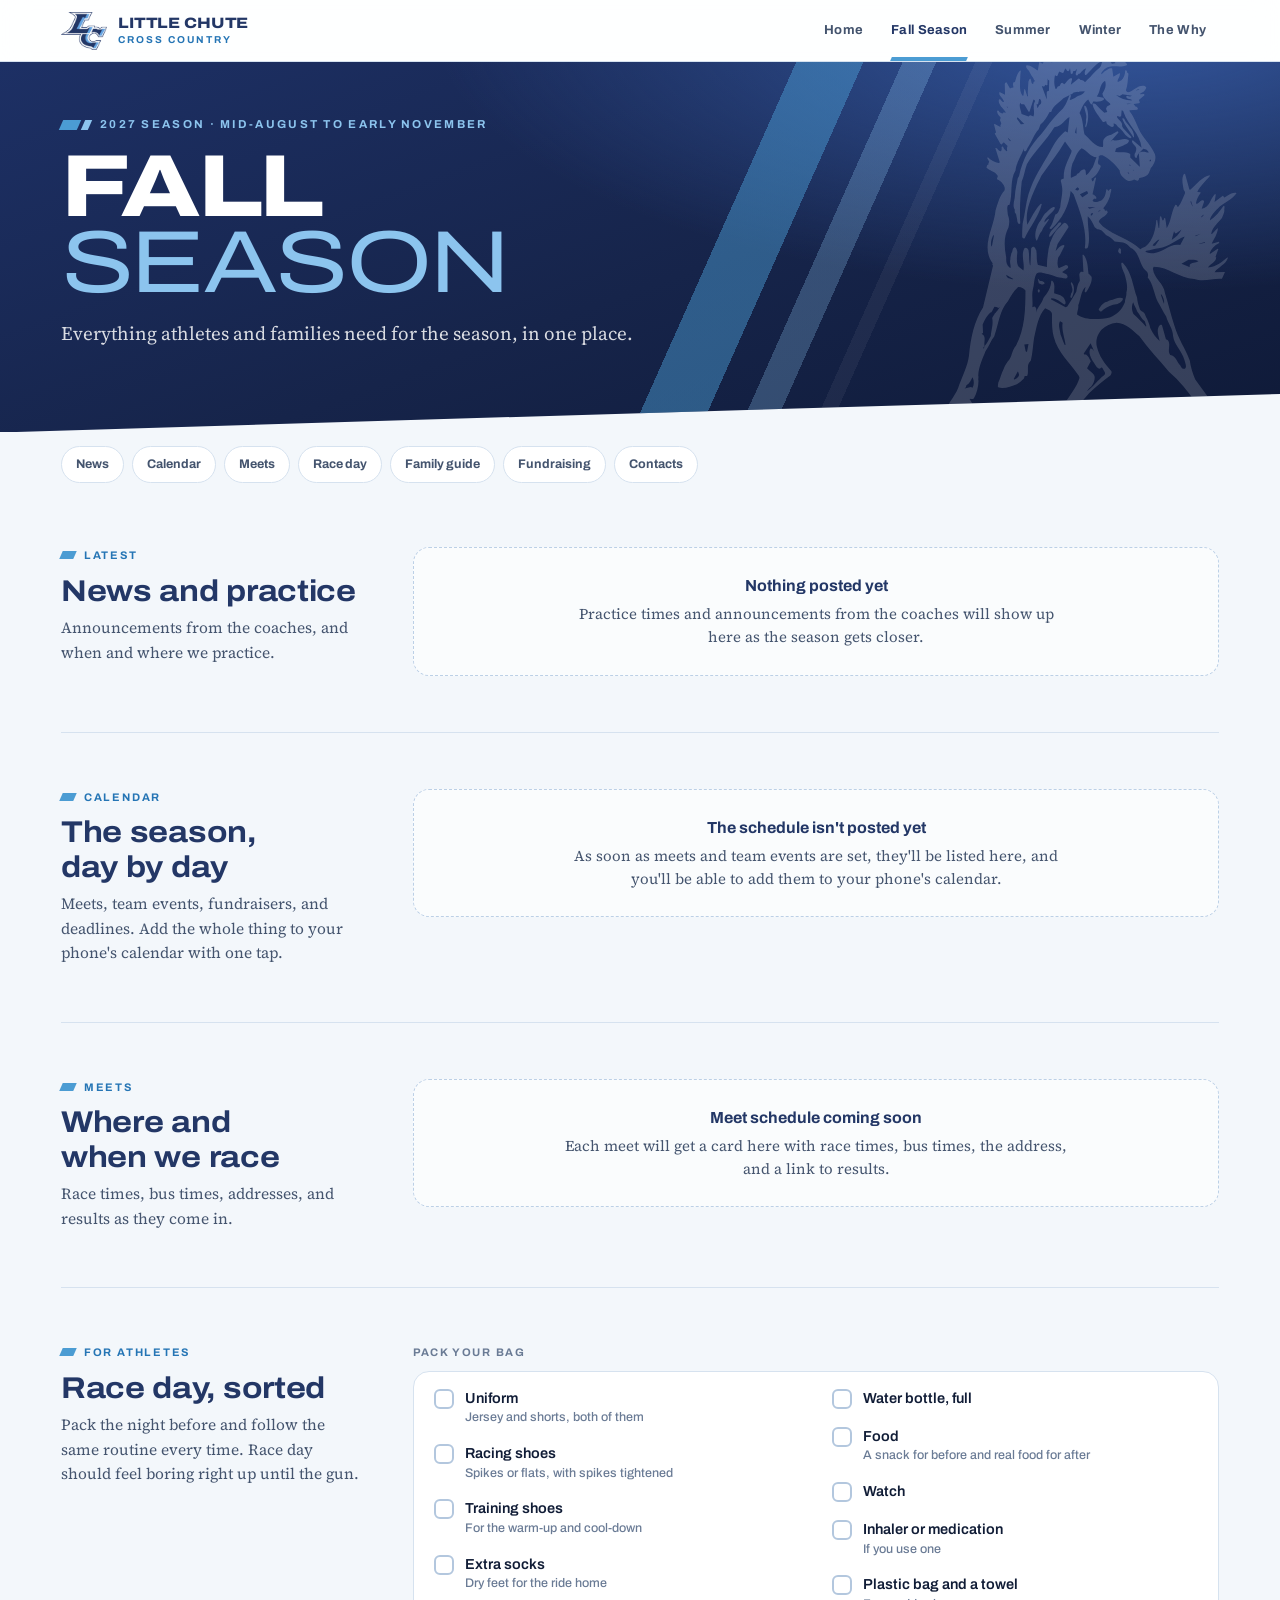
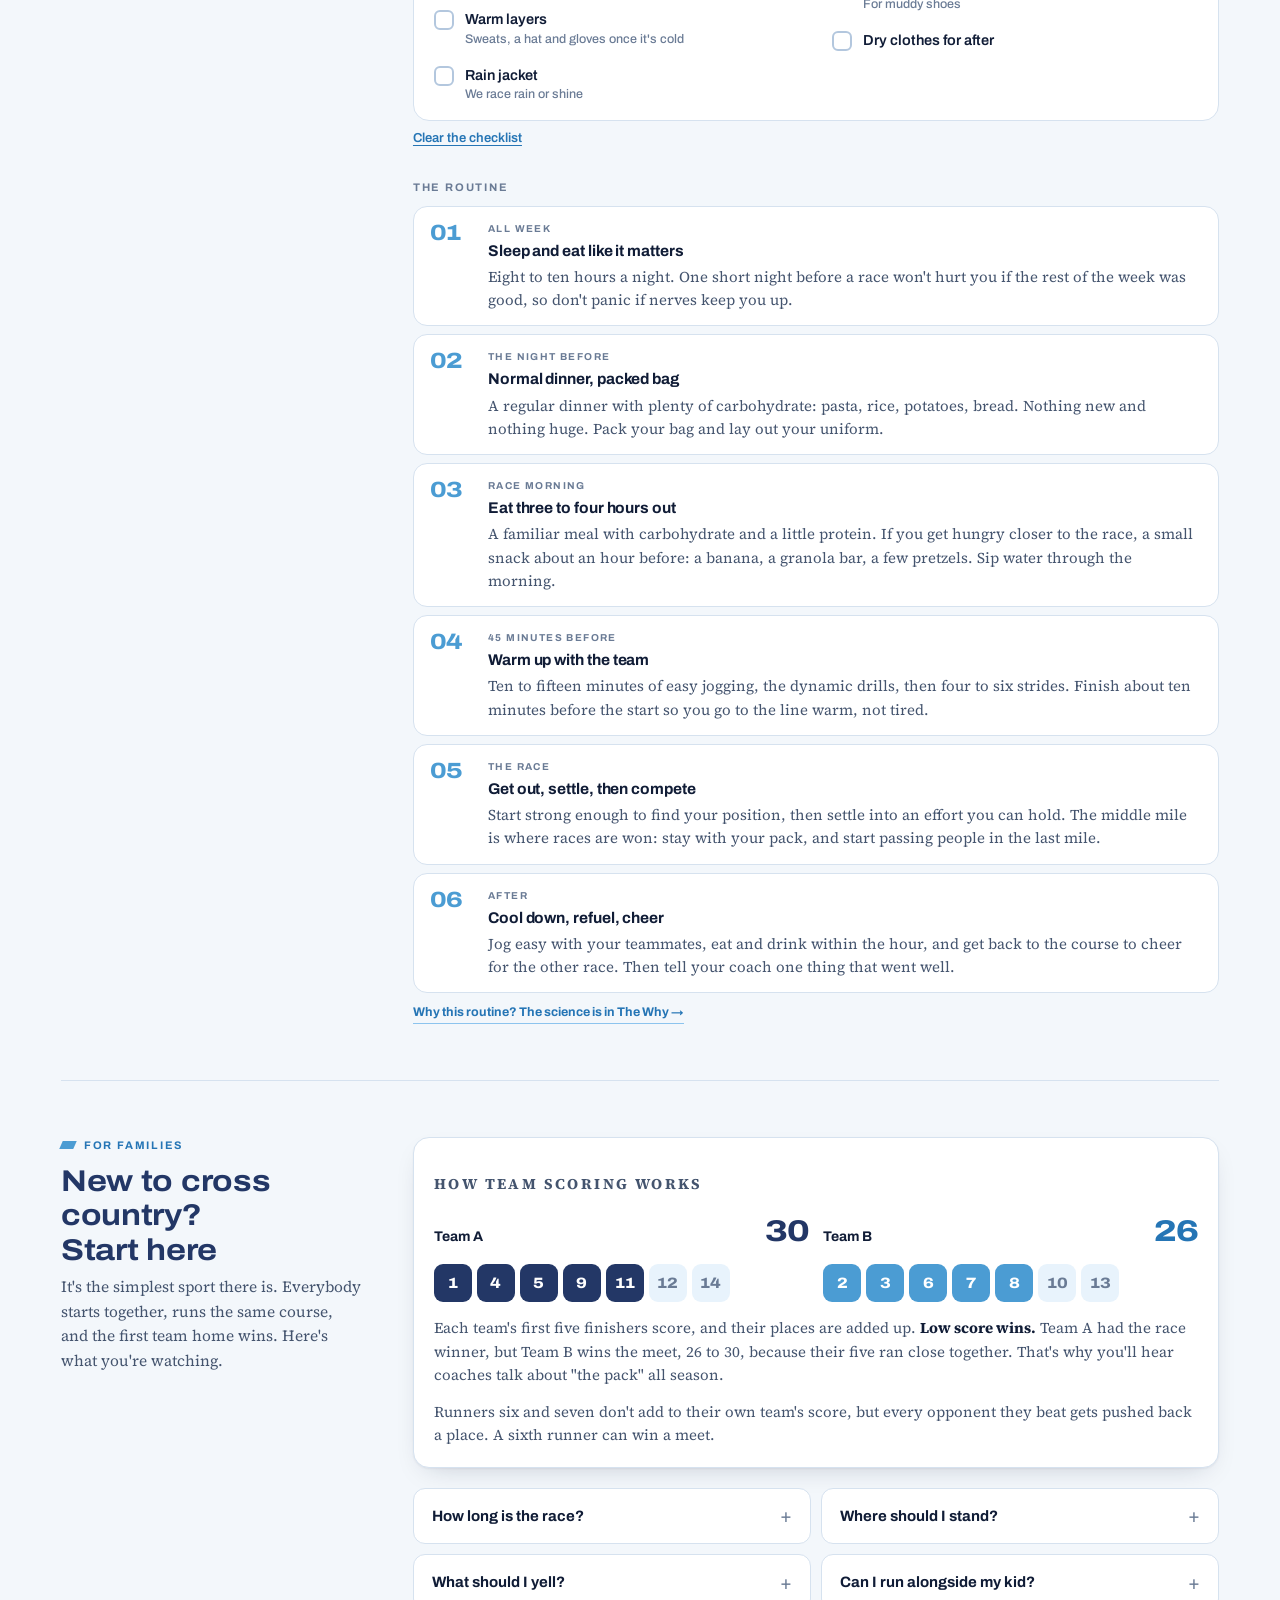
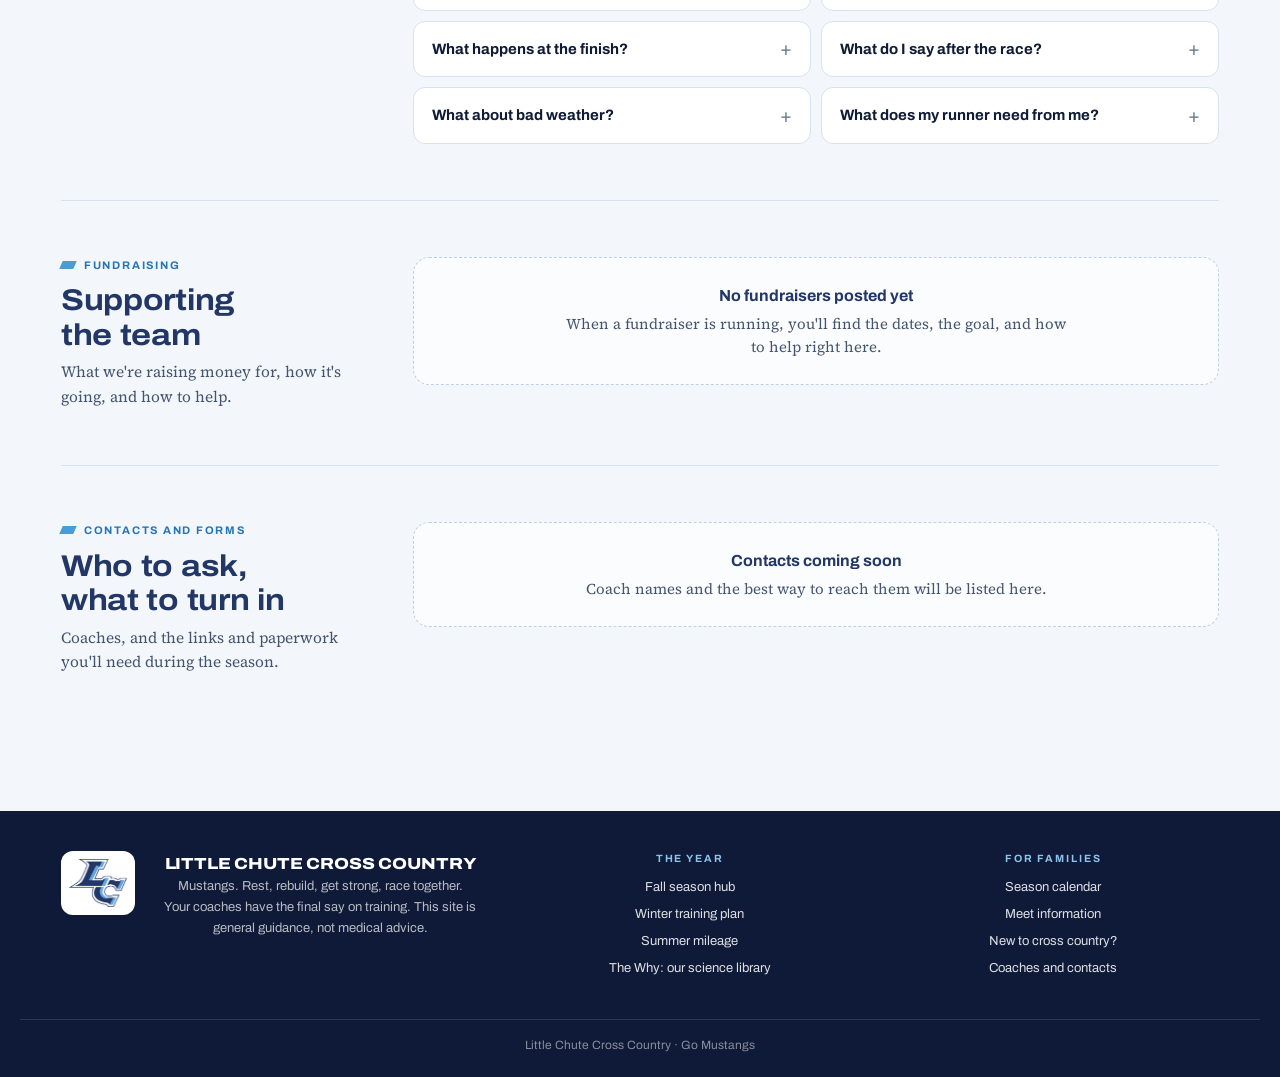
==== fall.html @ cc76f13e "Redesign as a full team site: home, fall season hub, The Why library - New shell and design system i" ====
<!DOCTYPE html>
<html lang="en">
<head>
<meta charset="utf-8">
<meta name="viewport" content="width=device-width, initial-scale=1, viewport-fit=cover">
<meta name="color-scheme" content="only light">
<meta name="supported-color-schemes" content="light">
<meta name="theme-color" content="#16244A">
<title>Fall Season — Little Chute Cross Country</title>
<meta name="description" content="The Little Chute cross country season hub: calendar, meets, fundraising, and everything athletes and parents need.">
<meta property="og:title" content="Fall Season — Little Chute Cross Country">
<meta property="og:description" content="The Little Chute cross country season hub: calendar, meets, fundraising, and everything athletes and parents need.">
<meta property="og:image" content="https://lc-summer-mileage.vercel.app/img/share.png">
<link rel="icon" type="image/png" href="img/favicon.png">
<link rel="apple-touch-icon" href="img/apple-touch-icon.png">
<link rel="preconnect" href="https://fonts.googleapis.com">
<link rel="preconnect" href="https://fonts.gstatic.com" crossorigin>
<link href="https://fonts.googleapis.com/css2?family=Archivo:wdth,wght@100..125,400..800&family=Source+Serif+4:opsz,wght@8..60,400;8..60,600&display=swap" rel="stylesheet">
<link rel="stylesheet" href="css/site.css">
</head>
<body data-page="fall">
<a class="skip" href="#main">Skip to content</a>

<header class="top">
  <div class="top-in">
    <a class="brand" href="index.html" aria-label="Little Chute Cross Country home">
      <img src="img/lc-logo-sm.png" alt="" width="240" height="198">
      <span class="brand-t"><b>Little Chute</b><i>Cross Country</i></span>
    </a>
    <nav class="nav" aria-label="Main"><a href="index.html">Home</a><a href="fall.html" aria-current="page">Fall Season</a><a href="summer.html">Summer</a><a href="winter.html">Winter</a><a href="why.html">The Why</a></nav>
  </div>
</header>

<main id="main">
<div class="hero hero--slim" id="hero">
  <div class="hero-photo" id="heroPhoto" hidden></div>
  <img class="hero-mustang" src="img/mustang-white.svg" alt="" aria-hidden="true">
  <div class="hero-in">
    <p class="hero-kicker"><span class="slash"></span><span class="slash"></span><span id="heroKicker">Mid-August to early November &middot; Race season</span></p>
    <h1>Fall<span>Season</span></h1>
    <p class="hero-sub" id="heroSub">Everything athletes and families need for the season, in one place.</p>
    <div class="count" id="count" hidden></div>
  </div>
</div>
<nav class="jumpbar" aria-label="On this page">
  <a href="#news">News</a><a href="#calendar">Calendar</a><a href="#meets">Meets</a><a href="#raceday">Race day</a><a href="#parents">Family guide</a><a href="#fundraising">Fundraising</a><a href="#contacts">Contacts</a>
</nav>
<div class="wrap">

  <section class="sec" id="news" style="border-top:none">
    <div class="sec-head">
      <p class="eyebrow">Latest</p>
      <h2>News and practice</h2>
      <p class="lede">Announcements from the coaches, and when and where we practice.</p>
    </div>
    <div class="sec-body">
      <div id="practice"></div>
      <div id="announcements"></div>
    </div>
  </section>

  <section class="sec" id="calendar">
    <div class="sec-head">
      <p class="eyebrow">Calendar</p>
      <h2>The season, day by day</h2>
      <p class="lede">Meets, team events, fundraisers, and deadlines. Add the whole thing to your phone's calendar with one tap.</p>
      <button class="pill pill--soft" id="icsBtn" type="button" hidden>
        <svg viewBox="0 0 24 24" aria-hidden="true"><rect x="3" y="5" width="18" height="16" rx="2"/><path d="M3 10h18M8 3v4M16 3v4"/></svg>
        Add to my calendar</button>
    </div>
    <div class="sec-body">
      <div class="filters" id="calFilters" hidden></div>
      <div id="calList"></div>
    </div>
  </section>

  <section class="sec" id="meets">
    <div class="sec-head">
      <p class="eyebrow">Meets</p>
      <h2>Where and when we race</h2>
      <p class="lede">Race times, bus times, addresses, and results as they come in.</p>
    </div>
    <div class="sec-body">
      <div id="meetList"></div>
    </div>
  </section>

  <section class="sec" id="raceday">
    <div class="sec-head">
      <p class="eyebrow">For athletes</p>
      <h2>Race day, sorted</h2>
      <p class="lede">Pack the night before and follow the same routine every time. Race day should feel boring right up until the gun.</p>
    </div>
    <div class="sec-body">
      <p class="subhead" style="margin-top:0">Pack your bag</p>
      <div class="check" id="check">
        <label><input type="checkbox" data-k="uniform"><span>Uniform<small>Jersey and shorts, both of them</small></span></label>
        <label><input type="checkbox" data-k="spikes"><span>Racing shoes<small>Spikes or flats, with spikes tightened</small></span></label>
        <label><input type="checkbox" data-k="trainers"><span>Training shoes<small>For the warm-up and cool-down</small></span></label>
        <label><input type="checkbox" data-k="socks"><span>Extra socks<small>Dry feet for the ride home</small></span></label>
        <label><input type="checkbox" data-k="layers"><span>Warm layers<small>Sweats, a hat and gloves once it's cold</small></span></label>
        <label><input type="checkbox" data-k="rain"><span>Rain jacket<small>We race rain or shine</small></span></label>
        <label><input type="checkbox" data-k="water"><span>Water bottle, full</span></label>
        <label><input type="checkbox" data-k="snack"><span>Food<small>A snack for before and real food for after</small></span></label>
        <label><input type="checkbox" data-k="watch"><span>Watch</span></label>
        <label><input type="checkbox" data-k="meds"><span>Inhaler or medication<small>If you use one</small></span></label>
        <label><input type="checkbox" data-k="bag"><span>Plastic bag and a towel<small>For muddy shoes</small></span></label>
        <label><input type="checkbox" data-k="clothes"><span>Dry clothes for after</span></label>
      </div>
      <button class="helper-toggle" id="checkReset" type="button" style="margin-top:10px">Clear the checklist</button>

      <p class="subhead">The routine</p>
      <ol class="steps">
        <li><div><span class="t">All week</span><h3>Sleep and eat like it matters</h3><p>Eight to ten hours a night. One short night before a race won't hurt you if the rest of the week was good, so don't panic if nerves keep you up.</p></div></li>
        <li><div><span class="t">The night before</span><h3>Normal dinner, packed bag</h3><p>A regular dinner with plenty of carbohydrate: pasta, rice, potatoes, bread. Nothing new and nothing huge. Pack your bag and lay out your uniform.</p></div></li>
        <li><div><span class="t">Race morning</span><h3>Eat three to four hours out</h3><p>A familiar meal with carbohydrate and a little protein. If you get hungry closer to the race, a small snack about an hour before: a banana, a granola bar, a few pretzels. Sip water through the morning.</p></div></li>
        <li><div><span class="t">45 minutes before</span><h3>Warm up with the team</h3><p>Ten to fifteen minutes of easy jogging, the dynamic drills, then four to six strides. Finish about ten minutes before the start so you go to the line warm, not tired.</p></div></li>
        <li><div><span class="t">The race</span><h3>Get out, settle, then compete</h3><p>Start strong enough to find your position, then settle into an effort you can hold. The middle mile is where races are won: stay with your pack, and start passing people in the last mile.</p></div></li>
        <li><div><span class="t">After</span><h3>Cool down, refuel, cheer</h3><p>Jog easy with your teammates, eat and drink within the hour, and get back to the course to cheer for the other race. Then tell your coach one thing that went well.</p></div></li>
      </ol>
      <a class="why-link" href="why.html#raceday">Why this routine? The science is in The Why &rarr;</a>
    </div>
  </section>

  <section class="sec" id="parents">
    <div class="sec-head">
      <p class="eyebrow">For families</p>
      <h2>New to cross country? Start here</h2>
      <p class="lede">It's the simplest sport there is. Everybody starts together, runs the same course, and the first team home wins. Here's what you're watching.</p>
    </div>
    <div class="sec-body">
      <div class="score rv">
        <p class="eyebrow plain" style="margin-bottom:14px">How team scoring works</p>
        <div class="score-teams">
          <div class="score-team">
            <h3>Team A <b>30</b></h3>
            <div class="score-row" aria-label="Team A finishing places: 1, 4, 5, 9, 11, then 12 and 14 which do not score">
              <span class="bibn">1</span><span class="bibn">4</span><span class="bibn">5</span><span class="bibn">9</span><span class="bibn">11</span><span class="bibn x">12</span><span class="bibn x">14</span>
            </div>
          </div>
          <div class="score-team win">
            <h3>Team B <b>26</b></h3>
            <div class="score-row" aria-label="Team B finishing places: 2, 3, 6, 7, 8, then 10 and 13 which do not score">
              <span class="bibn b">2</span><span class="bibn b">3</span><span class="bibn b">6</span><span class="bibn b">7</span><span class="bibn b">8</span><span class="bibn x">10</span><span class="bibn x">13</span>
            </div>
          </div>
        </div>
        <p>Each team's first five finishers score, and their places are added up. <strong style="color:var(--ink)">Low score wins.</strong> Team A had the race winner, but Team B wins the meet, 26 to 30, because their five ran close together. That's why you'll hear coaches talk about "the pack" all season.</p>
        <p>Runners six and seven don't add to their own team's score, but every opponent they beat gets pushed back a place. A sixth runner can win a meet.</p>
      </div>

      <div class="faq">
        <details>
          <summary>How long is the race?</summary>
          <div class="answer">
            <p>High school races are 5 kilometers, which is 3.1 miles, on grass, trails, and hills. Most meets run separate boys and girls races, and many split varsity and junior varsity. Varsity is a team's top seven runners that day.</p>
            <p>Every course is different, so times don't compare neatly from one meet to the next. A slower time on a hilly, muddy course can be a better race than a fast time on a flat one.</p>
          </div>
        </details>
        <details>
          <summary>Where should I stand?</summary>
          <div class="answer">
            <p>Watch the start, since it's the most exciting ten seconds in high school sports, then move. Most courses loop back on themselves, so you can usually see your runner two or three times by walking between spots. Ask another parent where the one-mile and two-mile marks are, and get to the finish with a few minutes to spare.</p>
            <p>Stay off the marked course and never cross in front of runners.</p>
          </div>
        </details>
        <details>
          <summary>What should I yell?</summary>
          <div class="answer">
            <p>Their name, and anything about effort. "Go get the next one." "Strong up the hill." Cheer for every Mustang who goes by, not just your own, and for the last runner as loudly as the first.</p>
            <p>Skip times, places, and instructions. They can't process them mid-race, and it's the coaches' job.</p>
          </div>
        </details>
        <details>
          <summary>Can I run alongside my kid?</summary>
          <div class="answer">
            <p>No. Running next to an athlete is considered pacing and can get them disqualified. Cheer from a standing position at the side of the course.</p>
          </div>
        </details>
        <details>
          <summary>What happens at the finish?</summary>
          <div class="answer">
            <p>Runners cross the line and keep walking through a roped-off lane called the chute, in the order they finished. Don't reach in or pull them out; the order matters for scoring.</p>
            <p>They may look terrible for a few minutes. That's what a hard, honest race looks like, and it passes quickly. Give them space, water, and a jacket. Then they'll cool down with the team before they're free.</p>
          </div>
        </details>
        <details>
          <summary>What do I say after the race?</summary>
          <div class="answer">
            <p>"I love watching you run." That's the whole script. If they want to talk about the race, let them lead. If it went badly, food and a quiet ride home work better than analysis.</p>
            <p>Improvement in this sport is measured against yourself. A personal record, or PR, is a big deal whether it comes in first place or fiftieth.</p>
          </div>
        </details>
        <details>
          <summary>What about bad weather?</summary>
          <div class="answer">
            <p>Cross country goes on in rain, mud, wind, and cold. Only lightning stops a meet, and then it's usually a delay rather than a cancellation. Dress in layers, wear shoes you don't mind getting muddy, and bring a chair and an umbrella.</p>
          </div>
        </details>
        <details>
          <summary>What does my runner need from me?</summary>
          <div class="answer">
            <p>Mostly the unglamorous things: eight to ten hours of sleep, enough food (teenage distance runners need a lot more than you'd guess), a full water bottle, shoes that aren't worn out, and paperwork turned in on time.</p>
            <p>And patience. Fitness in this sport builds over months and years, and it rarely moves in a straight line. If your runner seems tired all the time, keeps getting hurt, or stops enjoying it, tell the coaches. We'd much rather hear it early.</p>
            <p><a class="why-link" href="why.html" style="margin-top:0">The reasons behind how we train are in The Why &rarr;</a></p>
          </div>
        </details>
      </div>
    </div>
  </section>

  <section class="sec" id="fundraising">
    <div class="sec-head">
      <p class="eyebrow">Fundraising</p>
      <h2>Supporting the team</h2>
      <p class="lede">What we're raising money for, how it's going, and how to help.</p>
    </div>
    <div class="sec-body"><div id="fundList"></div></div>
  </section>

  <section class="sec" id="contacts">
    <div class="sec-head">
      <p class="eyebrow">Contacts and forms</p>
      <h2>Who to ask, what to turn in</h2>
      <p class="lede">Coaches, and the links and paperwork you'll need during the season.</p>
    </div>
    <div class="sec-body">
      <div id="people"></div>
      <p class="subhead" id="linksHead" hidden>Forms and links</p>
      <div class="linklist" id="links"></div>
    </div>
  </section>

</div>
</main>

<footer class="foot">
  <div class="foot-in">
    <div class="foot-brand">
      <img src="img/lc-logo-sm.png" alt="Little Chute LC logo" width="240" height="198">
      <div><b>Little Chute Cross Country</b>Mustangs. Rest, rebuild, get strong, race together.<br>Your coaches have the final say on training. This site is general guidance, not medical advice.</div>
    </div>
    <div>
      <h4>The year</h4>
      <ul>
        <li><a href="fall.html">Fall season hub</a></li>
        <li><a href="winter.html">Winter training plan</a></li>
        <li><a href="summer.html">Summer mileage</a></li>
        <li><a href="why.html">The Why: our science library</a></li>
      </ul>
    </div>
    <div>
      <h4>For families</h4>
      <ul>
        <li><a href="fall.html#calendar">Season calendar</a></li>
        <li><a href="fall.html#meets">Meet information</a></li>
        <li><a href="fall.html#parents">New to cross country?</a></li>
        <li><a href="fall.html#contacts">Coaches and contacts</a></li>
      </ul>
    </div>
  </div>
  <div class="foot-base">Little Chute Cross Country &middot; Go Mustangs</div>
</footer>

<nav class="tabs" aria-label="Main"><a href="index.html"><svg viewBox="0 0 24 24" aria-hidden="true"><path d="M3 11l9-8 9 8"/><path d="M5 10v10h14V10"/><path d="M10 20v-6h4v6"/></svg>Home</a><a href="fall.html" aria-current="page"><svg viewBox="0 0 24 24" aria-hidden="true"><path d="M5 21V4"/><path d="M5 4h12l-2.5 4L17 12H5"/></svg>Fall</a><a href="summer.html"><svg viewBox="0 0 24 24" aria-hidden="true"><circle cx="12" cy="12" r="4"/><path d="M12 2v2M12 20v2M2 12h2M20 12h2M4.9 4.9l1.4 1.4M17.7 17.7l1.4 1.4M4.9 19.1l1.4-1.4M17.7 6.3l1.4-1.4"/></svg>Summer</a><a href="winter.html"><svg viewBox="0 0 24 24" aria-hidden="true"><path d="M12 2v20M3.3 7l17.4 10M20.7 7L3.3 17"/><path d="M9.5 3.5L12 6l2.5-2.5M9.5 20.5L12 18l2.5 2.5"/></svg>Winter</a><a href="why.html"><svg viewBox="0 0 24 24" aria-hidden="true"><path d="M4 5a2 2 0 0 1 2-2h13v16H6a2 2 0 0 0-2 2z"/><path d="M4 21a2 2 0 0 1 2-2h13"/><path d="M9 8h6M9 12h4"/></svg>The Why</a></nav>

<script src="data/season.js"></script>
<script src="js/site.js"></script>
<script src="js/fall.js"></script>
</body>
</html>
---- css/site.css ----
/* Little Chute Cross Country. Components first, then the shell and design system. */

  :root{
    color-scheme: only light;
    /* Little Chute Mustangs — Carolina blue, sky blue, white */
    --ink:#101C36;
    --ink-2:#44546E;
    --ink-3:#6A7B95;
    --paper:#F3F7FB;
    --card:#FFFFFF;
    --line:#D6E2EF;
    --line-2:#E9F0F6;
    --mustang:#233766;
    --carolina:#2575B5;
    --skyblue:#8CC4EE;
    --sky-soft:#E6F4FC;
    --navy:#16244A;
    --sky-tint:#DDE9F3;
    --radius:14px;
    --shadow:0 1px 2px rgba(16,35,58,.05), 0 8px 24px -12px rgba(16,35,58,.22);
    --display:"Archivo","Helvetica Neue",Arial,sans-serif;
    --serif:"Source Serif 4",Georgia,"Times New Roman",serif;
  }

  *{box-sizing:border-box}
  html{-webkit-text-size-adjust:100%;background:#F3F7FB;color-scheme:only light;scroll-behavior:smooth}
  .sec{scroll-margin-top:18px}
  body{
    margin:0;
    background:var(--paper);
    color:var(--ink);
    font-family:var(--display);
    font-size:16px;
    line-height:1.5;
    -webkit-font-smoothing:antialiased;
  }
  .wrap{max-width:1240px;margin:0 auto;padding:0 clamp(20px,3.2vw,44px) 80px}

  /* ---------- shared type ---------- */
  .eyebrow{
    font-family:var(--display);
    font-size:11px;font-weight:700;letter-spacing:.16em;text-transform:uppercase;
    color:var(--ink-3);margin:0 0 10px;
  }
  .prose{font-family:var(--serif);font-size:17px;line-height:1.65;color:var(--ink-2)}
  .prose p{margin:0 0 14px}
  .prose strong{font-weight:600;color:var(--ink)}
  h2{
    font-family:var(--display);
    font-size:clamp(22px,4.6vw,28px);
    font-variation-settings:"wdth" 112;
    font-weight:700;letter-spacing:-.01em;line-height:1.15;
    margin:0 0 6px;color:var(--ink);
  }
  h3{
    font-family:var(--display);
    font-size:16px;font-weight:700;letter-spacing:-.005em;
    margin:0 0 4px;color:var(--ink);
  }
  .lede{font-family:var(--serif);font-size:17px;line-height:1.6;color:var(--ink-2);margin:0 0 22px}

  .sec{padding:44px 0;border-top:1px solid var(--line)}
  .sec:first-of-type{border-top:none}

  /* ---------- masthead ---------- */
  .masthead{padding:38px 0 26px}
  .masthead .kicker{
    display:flex;align-items:center;gap:10px;
    font-size:11px;font-weight:700;letter-spacing:.18em;text-transform:uppercase;color:var(--carolina);
    margin-bottom:16px;
  }
  .kicker .rule{flex:1;height:1px;background:var(--line);}
  .masthead h1{
    font-family:var(--display);
    font-size:clamp(42px,13vw,96px);
    font-variation-settings:"wdth" 122;
    font-weight:800;letter-spacing:-.04em;line-height:.86;
    margin:0;color:var(--mustang);text-transform:uppercase;
  }
  .masthead h1 .thin{
    display:block;color:var(--ink);font-weight:400;
    font-variation-settings:"wdth" 122;
  }
  .masthead .sub{
    font-family:var(--serif);font-size:18px;line-height:1.5;color:var(--ink-2);
    margin:18px 0 0;
  }

  /* ---------- club picker ---------- */
  .picker-label{display:flex;align-items:baseline;justify-content:space-between;gap:12px;margin-bottom:10px;flex-wrap:wrap}
  .clubs{display:grid;grid-template-columns:repeat(5,1fr);gap:8px}
  .club{
    appearance:none;cursor:pointer;
    background:var(--card);border:1px solid var(--line);border-radius:12px;
    padding:12px 4px 10px;text-align:center;color:var(--ink-2);
    font-family:var(--display);transition:transform .12s ease, border-color .12s ease, background .12s ease;
  }
  .club .n{display:block;font-size:clamp(17px,4.6vw,22px);font-weight:800;font-variation-settings:"wdth" 118;letter-spacing:-.02em;line-height:1}
  .club .t{display:block;font-size:9px;font-weight:700;letter-spacing:.1em;text-transform:uppercase;color:var(--ink-3);margin-top:5px}
  .club:hover{border-color:var(--carolina)}
  .club[aria-pressed="true"]{background:var(--mustang);border-color:var(--mustang);color:#fff}
  .club[aria-pressed="true"] .t{color:rgba(255,255,255,.62)}
  .club:focus-visible{outline:2px solid var(--navy);outline-offset:2px}

  .helper-toggle{
    background:none;border:none;padding:0;cursor:pointer;
    font-family:var(--display);font-size:13px;font-weight:600;color:var(--skyblue);
    text-decoration:underline;text-underline-offset:3px;
  }
  .helper{
    margin-top:12px;background:var(--sky-soft);border-radius:12px;padding:16px 18px;
    font-family:var(--serif);font-size:15.5px;line-height:1.55;color:#14415F;
  }
  .helper[hidden]{display:none}
  .helper ul{margin:8px 0 0;padding-left:18px}
  .helper li{margin-bottom:5px}
  .helper .last{margin:12px 0 0;font-family:var(--display);font-size:13px;font-weight:600;color:var(--navy)}

  /* ---------- the ridgeline (signature) ---------- */
  .ridge-card{
    margin-top:22px;background:var(--card);border:1px solid var(--line);border-radius:var(--radius);
    box-shadow:var(--shadow);overflow:hidden;
  }
  .ridge-head{
    display:flex;align-items:flex-end;justify-content:space-between;gap:16px;
    padding:18px 20px 6px;flex-wrap:wrap;
  }
  .bib{line-height:1}
  .bib .num{
    display:block;font-size:clamp(46px,13vw,74px);font-weight:800;
    font-variation-settings:"wdth" 125;letter-spacing:-.045em;color:var(--mustang);
  }
  .bib .cap{
    display:block;font-size:10.5px;font-weight:700;letter-spacing:.2em;text-transform:uppercase;
    color:var(--ink-3);margin-top:6px;
  }
  .ridge-meta{text-align:right;font-size:12.5px;color:var(--ink-2);line-height:1.7}
  .ridge-meta b{font-weight:700;color:var(--ink);font-variation-settings:"wdth" 110}
  .ridge-svg{display:block;width:100%;height:auto;padding:4px 8px 0}
  .ridge-x{
    display:grid;grid-template-columns:repeat(11,1fr);
    padding:0 14px 14px;gap:2px;
  }
  .ridge-x span{
    text-align:center;font-size:10px;font-weight:700;letter-spacing:.04em;color:var(--ink-3);
    padding-top:2px;
  }
  .ridge-x span.on{color:var(--mustang);}
  .legend{
    display:flex;gap:16px;flex-wrap:wrap;padding:0 20px 16px;
    font-size:11.5px;font-weight:600;color:var(--ink-2);
  }
  .legend i{display:inline-block;width:9px;height:9px;border-radius:50%;margin-right:6px;vertical-align:0}
  .dot-build{background:var(--carolina)}
  .dot-cut{background:var(--skyblue)}
  .dot-peak{background:var(--navy)}

  /* ---------- expandable week detail (inside the chart card) ---------- */
  .disclose{
    width:100%;display:flex;align-items:center;justify-content:space-between;gap:12px;
    background:var(--paper);border:none;border-top:1px solid var(--line);
    padding:14px 20px;cursor:pointer;text-align:left;
    font-family:var(--display);font-size:13px;font-weight:700;color:var(--mustang);
    transition:background .12s ease;
  }
  .disclose:hover{background:#E8F1F8}
  .disclose:focus-visible{outline:2px solid var(--navy);outline-offset:-2px}
  .disclose .chev{
    flex:none;font-size:11px;color:var(--carolina);
    transition:transform .2s ease;transform-origin:center;
  }
  .disclose[aria-expanded="true"] .chev{transform:rotate(180deg)}

  .weekdetail{padding:20px;border-top:1px solid var(--line);background:var(--card)}
  .weekdetail[hidden]{display:none}
  .wd-top{display:flex;align-items:center;justify-content:space-between;gap:12px;margin-bottom:14px}
  .wd-week{font-size:12px;font-weight:700;letter-spacing:.16em;text-transform:uppercase;color:var(--ink-3)}
  .tag{
    display:inline-block;font-size:10.5px;font-weight:700;letter-spacing:.1em;text-transform:uppercase;
    padding:5px 10px;border-radius:100px;
  }
  .tag.build{background:#DCEDF8;color:#145A87}
  .tag.cut{background:var(--sky-soft);color:#1E7BAD}
  .tag.peak{background:var(--sky-tint);color:var(--navy)}
  .tag.rest{background:#ECF0F4;color:#4F6274}
  .wd-nums{display:grid;grid-template-columns:repeat(3,1fr);gap:10px;margin-bottom:16px}
  .stat{background:var(--paper);border-radius:11px;padding:12px 12px 11px}
  .stat .v{
    display:block;font-size:clamp(21px,5.6vw,28px);font-weight:800;
    font-variation-settings:"wdth" 118;letter-spacing:-.03em;line-height:1.05;color:var(--ink);
  }
  .stat .v small{font-size:.5em;font-weight:600;letter-spacing:0;color:var(--ink-3);margin-left:2px}
  .stat .k{display:block;font-size:10px;font-weight:700;letter-spacing:.1em;text-transform:uppercase;color:var(--ink-3);margin-top:7px}
  .wd-why{
    font-family:var(--serif);font-size:16px;line-height:1.55;color:var(--ink-2);
    border-left:3px solid var(--skyblue);padding-left:14px;margin:0 0 14px;
  }
  .wd-banked{font-size:12.5px;font-weight:600;color:var(--ink-3);margin:0 0 16px}
  .wd-banked b{color:var(--mustang);font-variation-settings:"wdth" 110}
  .wd-nav{display:flex;gap:8px}

  /* ---------- buttons ---------- */
  .btn{
    cursor:pointer;font-family:var(--display);font-weight:700;letter-spacing:.005em;
    border-radius:11px;
    transition:background .14s ease,border-color .14s ease,color .14s ease,transform .08s ease;
  }
  .btn:focus-visible{outline:2px solid var(--navy);outline-offset:3px}
  .btn:active:not(:disabled){transform:translateY(1px)}

  .btn-primary{
    width:100%;display:flex;align-items:center;justify-content:center;gap:9px;
    background:var(--mustang);border:1px solid var(--mustang);color:#fff;
    padding:15px 18px;font-size:14px;
    box-shadow:0 1px 2px rgba(16,35,58,.14), 0 10px 20px -14px rgba(23,69,111,.6);
  }
  .btn-primary:hover{background:var(--carolina);border-color:var(--carolina)}
  .btn-primary .ico{
    flex:none;width:15px;height:15px;stroke:currentColor;stroke-width:1.8;
    fill:none;stroke-linecap:round;stroke-linejoin:round;opacity:.92;
  }

  .btn-ghost{
    flex:1;background:var(--sky-soft);border:1px solid #C6E0F0;color:var(--mustang);
    padding:11px 8px;font-size:13px;
  }
  .btn-ghost:hover:not(:disabled){background:#D6EBF8;border-color:var(--skyblue)}
  .btn-ghost:disabled{background:var(--paper);border-color:var(--line);color:var(--ink-3);opacity:.65;cursor:default}

  /* ---------- print preview overlay (fallback when popups are blocked) ---------- */
  .pv-overlay{
    position:fixed;inset:0;z-index:999;background:rgba(16,35,58,.6);
    display:flex;align-items:flex-start;justify-content:center;
    padding:18px;overflow:auto;-webkit-overflow-scrolling:touch;
  }
  .pv-overlay[hidden]{display:none}
  .pv-sheet{
    background:#fff;border-radius:14px;width:100%;max-width:720px;padding:22px;
    box-shadow:0 24px 60px -20px rgba(16,35,58,.5);
  }
  .pv-note{
    font-family:var(--serif);font-size:13.5px;line-height:1.5;color:#1E5B85;
    background:var(--sky-soft);border-radius:9px;padding:11px 13px;margin:0 0 18px;
  }
  .pv-actions{display:flex;gap:8px;margin-top:20px}
  .pv-actions .btn-primary{width:auto;flex:1}

  .pv-doc h4{
    font-family:var(--display);font-size:22px;font-weight:800;font-variation-settings:"wdth" 112;
    letter-spacing:-.015em;color:var(--mustang);margin:0 0 3px;
  }
  .pv-doc .pv-sub{font-size:12.5px;color:var(--ink-2);margin:0 0 16px}
  .pv-doc .pv-sub b{color:var(--ink)}
  .pv-doc table{width:100%;min-width:0;border-collapse:collapse;margin-bottom:18px}
  .pv-doc th{
    font-size:9.5px;letter-spacing:.12em;text-transform:uppercase;color:var(--ink-3);
    padding:7px 8px;border-bottom:1.5px solid var(--mustang);background:none;text-align:left;
  }
  .pv-doc td{padding:9px 8px;border-bottom:1px solid var(--line);font-size:13px}
  .pv-doc td.wk{font-weight:700;white-space:nowrap;color:var(--ink)}
  .pv-doc td.mi{font-weight:800;color:var(--mustang)}
  .pv-doc td.note{font-size:11.5px;color:var(--ink-2);white-space:nowrap}
  .pv-doc td.blank{width:84px}
  .pv-doc tr.cut td,.pv-doc tr.rest td{background:#F4FAFD}
  .pv-doc tr.peak td{background:#E8F1F8}
  .pv-doc .pv-box{border:1px solid var(--line);border-radius:9px;padding:14px 16px;margin-bottom:14px}
  .pv-doc .pv-box h5{
    font-family:var(--display);font-size:10.5px;letter-spacing:.13em;text-transform:uppercase;
    color:var(--ink-3);margin:0 0 8px;font-weight:700;
  }
  .pv-doc .pv-box ul{margin:0;padding-left:17px;font-size:12.5px;line-height:1.75;color:var(--ink)}
  .pv-doc .pv-foot{font-size:11px;color:var(--ink-3);line-height:1.6;margin:0}

  /* ---------- table ---------- */
  .tablewrap{overflow-x:auto;-webkit-overflow-scrolling:touch;border:1px solid var(--line);border-radius:var(--radius);background:var(--card)}
  table{border-collapse:collapse;width:100%;min-width:520px;font-family:var(--display)}
  th,td{text-align:left;padding:11px 14px;font-size:14px;border-bottom:1px solid var(--line-2)}
  thead th{
    font-size:10px;font-weight:700;letter-spacing:.13em;text-transform:uppercase;color:var(--ink-3);
    background:var(--paper);border-bottom:1px solid var(--line);white-space:nowrap;
  }
  tbody tr:last-child td{border-bottom:none}
  tbody tr.on td{background:#F0F8FD}
  td.wk{font-weight:700;color:var(--ink);white-space:nowrap}
  td.mi{font-weight:800;font-variation-settings:"wdth" 115;letter-spacing:-.01em}
  td.note{color:var(--ink-3);font-size:12.5px;white-space:nowrap}
  tbody tr{cursor:pointer}
  tbody tr:hover td{background:#F6FBFE}

  /* ---------- rhythm grid ---------- */
  .grid2{display:grid;grid-template-columns:repeat(2,1fr);gap:10px;margin-top:20px}
  .tile{
    background:var(--card);border:1px solid var(--line);border-radius:12px;padding:16px 16px 15px;
  }
  .tile .freq{
    font-size:10px;font-weight:800;letter-spacing:.13em;text-transform:uppercase;color:var(--carolina);
    display:block;margin-bottom:7px;
  }
  .tile p{margin:5px 0 0;font-family:var(--serif);font-size:14.5px;line-height:1.5;color:var(--ink-2)}

  /* ---------- calculator ---------- */
  .calc{background:var(--card);border:1px solid var(--line);border-radius:var(--radius);padding:20px;box-shadow:var(--shadow);margin-top:20px}
  .calc-row{display:grid;grid-template-columns:1fr 1fr;gap:12px;margin-bottom:18px}
  .field label{display:block;font-size:10.5px;font-weight:700;letter-spacing:.11em;text-transform:uppercase;color:var(--ink-3);margin-bottom:6px}
  .field input,.field select{
    width:100%;font-family:var(--display);font-size:16px;font-weight:600;color:var(--ink);
    background:var(--paper);border:1px solid var(--line);border-radius:10px;padding:11px 12px;
  }
  .field input:focus,.field select:focus{outline:2px solid var(--navy);outline-offset:1px}
  .calc-out{
    background:var(--sky-tint);border-radius:12px;padding:16px 18px;
    display:flex;align-items:baseline;gap:12px;flex-wrap:wrap;
  }
  .calc-out .big{font-size:clamp(28px,8vw,38px);font-weight:800;font-variation-settings:"wdth" 118;letter-spacing:-.03em;color:var(--navy);line-height:1}
  .calc-out .lbl{font-size:13px;font-weight:600;color:#1E5B85}
  .calc-note{font-family:var(--serif);font-size:14px;color:var(--ink-3);margin:12px 0 0;line-height:1.5}

  .printbtn{margin-top:16px}
  .jump{
    display:inline-flex;align-items:center;gap:6px;margin-top:9px;
    font-family:var(--display);font-size:12.5px;font-weight:700;color:var(--carolina);
    text-decoration:none;border-bottom:1.5px solid var(--skyblue);padding-bottom:1px;
  }
  .jump:hover{color:var(--mustang);border-bottom-color:var(--mustang)}
  .jump:focus-visible{outline:2px solid var(--navy);outline-offset:3px}
  .plan-note{font-family:var(--serif);font-size:14px;color:var(--ink-3);margin:12px 0 0;line-height:1.5}

  /* ---------- faq ---------- */
  .faq{margin-top:20px;border:1px solid var(--line);border-radius:var(--radius);background:var(--card);overflow:hidden}
  details{border-bottom:1px solid var(--line-2)}
  details:last-child{border-bottom:none}
  summary{
    cursor:pointer;list-style:none;padding:16px 18px;
    font-family:var(--display);font-size:15px;font-weight:700;color:var(--ink);
    display:flex;align-items:center;justify-content:space-between;gap:12px;
  }
  summary::-webkit-details-marker{display:none}
  summary::after{content:"+";font-size:19px;font-weight:400;color:var(--ink-3);line-height:1;flex:none}
  details[open] summary::after{content:"–"}
  details[open] summary{color:var(--mustang)}
  summary:focus-visible{outline:2px solid var(--navy);outline-offset:-2px}
  .answer{padding:0 18px 20px;font-family:var(--serif);font-size:15.5px;line-height:1.65;color:var(--ink-2)}
  .answer p{margin:0 0 11px}
  .answer p:last-child{margin-bottom:0}

  /* ---------- glossary ---------- */
  .gloss{display:grid;grid-template-columns:repeat(2,1fr);gap:1px;background:var(--line);border:1px solid var(--line);border-radius:var(--radius);overflow:hidden;margin-top:20px}
  .gloss div{background:var(--card);padding:14px 16px}
  .gloss dt{font-size:13px;font-weight:700;color:var(--ink);margin-bottom:3px}
  .gloss dd{margin:0;font-family:var(--serif);font-size:14px;line-height:1.5;color:var(--ink-2)}

  /* ---------- closer ---------- */
  .closer{
    background:var(--mustang);color:#fff;border-radius:var(--radius);padding:30px 26px;margin-top:20px;
  }
  .closer h2{color:#fff;margin-bottom:10px}
  .closer p{font-family:var(--serif);font-size:16.5px;line-height:1.62;color:rgba(255,255,255,.82);margin:0 0 14px}
  .closer p:last-child{margin-bottom:0}
  .closer .strong{color:#fff}

  footer{margin-top:34px;font-size:12px;color:var(--ink-3);line-height:1.6;text-align:center}

  /* ---------- large screens: editorial two-column ---------- */
  @media (min-width:1000px){
    .sec{
      display:grid;
      grid-template-columns:minmax(240px,300px) minmax(0,1fr);
      column-gap:52px;align-items:start;
      padding:56px 0;
    }
    .sec-head{position:sticky;top:24px}
    .sec-head h2{font-size:30px;margin-bottom:8px}
    .sec-head .lede{font-size:15.5px;line-height:1.58;margin-bottom:0}
    .sec-body{min-width:0}

    /* masthead: title left, intro right, sharing a baseline */
    .masthead{
      display:grid;grid-template-columns:minmax(0,1.15fr) minmax(0,.85fr);
      column-gap:52px;align-items:end;padding:56px 0 40px;
    }
    .masthead .kicker{grid-column:1 / -1}
    .masthead h1{grid-column:1;font-size:clamp(84px,7.6vw,116px)}
    .masthead .sub{grid-column:2;margin:0 0 12px;font-size:17.5px}

    /* the closing panel stays full bleed */
    .sec#log{display:block;padding-bottom:0}

    /* content that reads better in more columns once there's room */
    .faq{background:none;border:none;border-radius:0;overflow:visible;
         display:grid;grid-template-columns:1fr 1fr;gap:10px;align-items:start}
    .faq details{background:var(--card);border:1px solid var(--line);border-radius:12px;align-self:start}
    .faq details:last-child{border-bottom:1px solid var(--line)}
    .gloss{grid-template-columns:repeat(3,1fr)}

    /* calculator: inputs beside the answer */
    .calc{display:grid;grid-template-columns:minmax(0,1fr) minmax(0,1fr);column-gap:26px;align-items:start}
    .calc-row{grid-column:1;grid-row:1;margin-bottom:0}
    .calc-out{grid-column:2;grid-row:1;flex-direction:column;align-items:flex-start;gap:6px;padding:18px 20px}
    .calc-note{grid-column:1 / -1;grid-row:2;margin-top:18px}

    .closer{padding:40px 44px}
    .closer h2{font-size:32px}
  }

  @media (min-width:1240px){
    .gloss{grid-template-columns:repeat(4,1fr)}
    .grid2{grid-template-columns:repeat(3,1fr)}
  }

  @media (max-width:560px){
    .grid2,.gloss{grid-template-columns:1fr}
    .wd-nums{grid-template-columns:1fr 1fr}
    .wd-nums .stat:first-child{grid-column:span 2}
    .calc-row{grid-template-columns:1fr}
    .ridge-meta{text-align:left}
    .ridge-head{align-items:flex-start}
  }

  /* Some mobile browsers force a dark theme on pages. This locks the palette. */
  @media (prefers-color-scheme:dark){
    html,body{background:#F3F7FB !important;color:#101C36 !important}
    .ridge-card,.calc,.faq,.tablewrap,.tile,.gloss div,.weekdetail{background:#FFFFFF !important}
    .disclose{background:#F3F7FB !important;color:#233766 !important}
    .faq details{background:#FFFFFF !important}
    .btn-primary{background:#233766 !important;color:#fff !important;border-color:#233766 !important}
    .btn-ghost{background:#E6F4FC !important;color:#233766 !important}
    thead th,.stat{background:#F3F7FB !important}
    h2,h3,td.wk,summary,.gloss dt{color:#101C36 !important}
    .prose,.lede,.answer,.tile p,.gloss dd,.wc-why{color:#44546E !important}
    .closer{background:#233766 !important}
    .closer h2{color:#fff !important}
  }

  @media (prefers-reduced-motion:reduce){
    *{animation:none !important;transition:none !important}
  }

  @media print{
    body{background:#fff}
    body.print-week header.masthead,
    body.print-week .sec:not(#all),
    body.print-week footer,
    body.print-week .printbtn{display:none !important}
    body.print-week #all{padding-top:0;border-top:none}
    .disclose{display:none}
    body.pv-open .wrap{display:none !important}
    body.pv-open .pv-overlay{position:static;background:none;padding:0;overflow:visible}
    body.pv-open .pv-sheet{box-shadow:none;border-radius:0;padding:0;max-width:none}
    body.pv-open .pv-note,body.pv-open .pv-actions{display:none !important}
    .sec,.masthead,.calc,.faq{display:block !important}
    .sec-head{position:static !important}
    .ridge-card,.helper,.calc{box-shadow:none}
    .btn,.helper-toggle,.clubs{display:none}
    details{page-break-inside:avoid}
    details .answer{display:block !important}
    .sec{page-break-inside:avoid;border-top:1px solid #ccc}
  }

  /* ================= WINTER PAGE ADDITIONS ================= */

  

  /* ---------- wizard ---------- */
  .wiz{background:var(--card);border:1px solid var(--line);border-radius:var(--radius);box-shadow:var(--shadow);overflow:hidden}
  .wiz-top{padding:18px 20px 0}
  .wiz-steps{display:grid;grid-template-columns:repeat(5,1fr);gap:6px;margin-bottom:14px}
  .wiz-steps i{display:block;height:5px;border-radius:5px;background:var(--line)}
  .wiz-steps i.done{background:var(--skyblue)}
  .wiz-steps i.on{background:var(--mustang)}
  .wiz-count{font-size:11px;font-weight:700;letter-spacing:.16em;text-transform:uppercase;color:var(--ink-3);margin:0 0 4px}
  .wiz-title{font-size:22px;font-weight:800;font-variation-settings:"wdth" 114;letter-spacing:-.015em;color:var(--mustang);margin:0 0 4px}
  .wiz-sub{font-family:var(--serif);font-size:15.5px;line-height:1.55;color:var(--ink-2);margin:0}
  .wiz-body{padding:6px 20px 20px}
  .q{margin-top:20px}
  .q-label{display:block;font-size:14px;font-weight:700;color:var(--ink);margin:0 0 3px}
  .q-hint{font-family:var(--serif);font-size:14px;line-height:1.5;color:var(--ink-3);margin:0 0 9px}
  .opts{display:grid;gap:8px;grid-template-columns:repeat(auto-fit,minmax(150px,1fr))}
  .opts.tight{grid-template-columns:repeat(auto-fit,minmax(92px,1fr))}
  .opt{
    appearance:none;text-align:left;cursor:pointer;background:var(--paper);border:1px solid var(--line);
    border-radius:12px;padding:12px 14px;font-family:var(--display);color:var(--ink);
    transition:border-color .12s ease,background .12s ease;
  }
  .opt b{display:block;font-size:14.5px;font-weight:700;line-height:1.25}
  .opt span{display:block;font-size:12.5px;color:var(--ink-2);margin-top:4px;line-height:1.4;font-weight:500}
  .opt:hover{border-color:var(--carolina)}
  .opt:focus-visible{outline:2px solid var(--navy);outline-offset:2px}
  .opt[aria-pressed="true"]{background:var(--mustang);border-color:var(--mustang);color:#fff}
  .opt[aria-pressed="true"] span{color:rgba(255,255,255,.76)}
  .q input[type="text"],.q input[type="date"]{
    width:100%;max-width:340px;font-family:var(--display);font-size:16px;font-weight:600;color:var(--ink);
    background:var(--paper);border:1px solid var(--line);border-radius:10px;padding:11px 12px;
  }
  .q input:focus{outline:2px solid var(--navy);outline-offset:1px}
  .wiz-err{font-size:13px;font-weight:700;color:#A33A2B;margin:16px 0 0}
  .wiz-err[hidden]{display:none}
  .wiz-nav{display:flex;gap:8px;padding:14px 20px;background:var(--paper);border-top:1px solid var(--line)}
  .wiz-nav .btn-ghost{flex:0 0 auto;padding:13px 18px;background:var(--card)}
  .wiz-nav .btn-primary{flex:1;width:auto}
  .wiz-nav .btn-ghost[hidden]{display:none}
  .privacy{font-size:12px;color:var(--ink-3);margin:10px 2px 0;line-height:1.5}

  /* ---------- plan ---------- */
  #plan[hidden]{display:none}
  .plan-x{display:grid;padding:0 14px 14px;gap:2px}
  .plan-x span{text-align:center;font-size:10px;font-weight:700;letter-spacing:.04em;color:var(--ink-3);padding-top:2px}
  .plan-x span.on{color:var(--mustang)}
  .dot-recharge{background:#8AA0B4}
  .dot-rebuild{background:var(--skyblue)}
  .dot-base{background:var(--carolina)}
  .dot-bridge{background:var(--navy)}
  .tag.recharge{background:#ECF0F4;color:#4F6274}
  .tag.rebuild{background:var(--sky-soft);color:#1E7BAD}
  .tag.base,.tag.maintain{background:#DCEDF8;color:#145A87}
  .tag.bridge{background:var(--sky-tint);color:var(--navy)}
  .weekdetail{display:block}
  .days{list-style:none;margin:0 0 16px;padding:0;border:1px solid var(--line-2);border-radius:12px;overflow:hidden}
  .days li{display:grid;grid-template-columns:74px minmax(0,1fr);gap:12px;padding:12px 14px;border-bottom:1px solid var(--line-2)}
  .days li:last-child{border-bottom:none}
  .days li.restday{background:#FAFCFD}
  .days .dn{font-size:12px;font-weight:800;letter-spacing:.08em;text-transform:uppercase;color:var(--mustang);line-height:1.3}
  .days .dn small{display:block;font-size:11px;font-weight:600;letter-spacing:0;text-transform:none;color:var(--ink-3)}
  .days .dt{font-size:14.5px;font-weight:700;color:var(--ink);margin:0 0 2px}
  .days .dd{font-family:var(--serif);font-size:14.5px;line-height:1.5;color:var(--ink-2);margin:0}
  .chip{
    display:inline-block;font-family:var(--display);font-size:10px;font-weight:700;letter-spacing:.08em;text-transform:uppercase;
    padding:3px 8px;border-radius:100px;margin:6px 6px 0 0;
  }
  .chip.buddy{background:#FFF1D6;color:#7A5200}
  .chip.strength{background:#E7ECF7;color:#2B3F7A}
  .plan-actions{display:grid;grid-template-columns:1fr;gap:8px;margin-top:16px}
  .plan-actions .row{display:flex;gap:8px}
  .pdf-msg{font-size:13px;font-weight:600;color:var(--ink-2);margin:10px 0 0}
  .pdf-msg[hidden]{display:none}
  .subhead{font-size:11px;font-weight:700;letter-spacing:.16em;text-transform:uppercase;color:var(--ink-3);margin:30px 0 10px}
  .card{background:var(--card);border:1px solid var(--line);border-radius:var(--radius);padding:18px 20px}
  .card ul{margin:0;padding-left:18px;font-family:var(--serif);font-size:15.5px;line-height:1.6;color:var(--ink-2)}
  .card li{margin-bottom:7px}
  .card li:last-child{margin-bottom:0}
  .card li strong{font-weight:600;color:var(--ink)}

  /* ---------- strength ---------- */
  .seg{display:inline-flex;background:var(--card);border:1px solid var(--line);border-radius:100px;padding:3px;margin-top:20px}
  .seg button{
    appearance:none;border:none;background:none;cursor:pointer;font-family:var(--display);font-size:12.5px;font-weight:700;
    color:var(--ink-2);padding:8px 14px;border-radius:100px;
  }
  .seg button[aria-pressed="true"]{background:var(--mustang);color:#fff}
  .seg button:focus-visible{outline:2px solid var(--navy);outline-offset:2px}
  .tablewrap.mt{margin-top:12px}
  td.ex{font-weight:700;color:var(--ink)}
  td.ex small{display:block;font-weight:500;font-size:12px;color:var(--ink-3);margin-top:2px}
  #strength tbody tr,#plan .ov tbody tr.nohand{cursor:default}
  #strength tbody tr:hover td{background:none}

  /* ---------- plates ---------- */
  .plates{display:grid;grid-template-columns:repeat(3,1fr);gap:10px;margin-top:20px}
  .plate{background:var(--card);border:1px solid var(--line);border-radius:12px;padding:16px;text-align:center}
  .plate svg{width:96px;height:96px;display:block;margin:0 auto 10px}
  .plate h3{margin-bottom:4px}
  .plate p{margin:0;font-family:var(--serif);font-size:13.5px;line-height:1.45;color:var(--ink-2)}
  .platekey{display:flex;gap:14px;flex-wrap:wrap;font-size:11.5px;font-weight:600;color:var(--ink-2);margin-top:12px}
  .platekey i{display:inline-block;width:9px;height:9px;border-radius:50%;margin-right:6px}

  /* ---------- invite ---------- */
  .invite{background:var(--card);border:1px solid var(--line);border-radius:var(--radius);padding:18px 20px;margin-top:20px;box-shadow:var(--shadow)}
  .invite textarea{
    width:100%;min-height:104px;resize:vertical;font-family:var(--serif);font-size:15.5px;line-height:1.5;color:var(--ink);
    background:var(--paper);border:1px solid var(--line);border-radius:10px;padding:12px;margin:8px 0 12px;
  }
  .invite textarea:focus{outline:2px solid var(--navy);outline-offset:1px}
  .invite .row{display:flex;gap:8px}
  .invite .btn-primary{width:auto;flex:1}

  .callout{
    margin-top:16px;background:var(--sky-soft);border-radius:12px;padding:16px 18px;
    font-family:var(--serif);font-size:15.5px;line-height:1.55;color:#14415F;
  }
  .callout strong{font-weight:600;color:var(--navy)}

  @media (min-width:1000px){
    .masthead h1{font-size:clamp(76px,6.6vw,104px)}
    .sec#build,.sec#plan{scroll-margin-top:8px}
  }
  @media (max-width:560px){
    .plates{grid-template-columns:1fr}
    .plate{display:grid;grid-template-columns:80px 1fr;column-gap:14px;text-align:left;align-items:center}
    .plate svg{width:80px;height:80px;margin:0;grid-row:span 2}
    .days li{grid-template-columns:54px minmax(0,1fr);gap:10px;padding:12px}
    .opts{grid-template-columns:1fr}
    .opts.tight{grid-template-columns:repeat(auto-fit,minmax(70px,1fr))}
    .plan-actions .row,.invite .row{flex-direction:column}
  }
  @media (prefers-color-scheme:dark){
    .wiz,.card,.invite,.plate,.seasons a:not(.on){background:#FFFFFF !important}
    .opt:not([aria-pressed="true"]){background:#F3F7FB !important;color:#101C36 !important}
    .opt[aria-pressed="true"],.seasons a.on,.seg button[aria-pressed="true"]{background:#233766 !important;color:#fff !important}
    .wiz-nav{background:#F3F7FB !important}
    .q input,.invite textarea{background:#F3F7FB !important;color:#101C36 !important}
    .q-label,.days .dt,td.ex{color:#101C36 !important}
  }
  @media print{
    .seasons,.wiz,.plan-actions,.seg,.invite .row{display:none !important}
    #plan[hidden]{display:none !important}
  }

/* ==========================================================================
   LITTLE CHUTE CROSS COUNTRY — SHELL + DESIGN SYSTEM
   School colors: navy (from the LC logo), Carolina blue, sky blue, white.
   The slanted bar ("slash") is lifted from the stripes inside the LC logo.
   ========================================================================== */
:root{
  color-scheme: only light;
  --ink:#101C36;
  --ink-2:#44546E;
  --ink-3:#6A7B95;
  --paper:#F3F7FB;
  --card:#FFFFFF;
  --line:#D6E2EF;
  --line-2:#E8EFF7;
  --mustang:#233766;      /* logo navy: primary */
  --navy:#16244A;         /* deep navy: dark surfaces */
  --navy-2:#0F1A38;
  --cb:#4B9CD3;           /* Carolina blue: fills, graphics */
  --carolina:#2575B5;     /* Carolina, darkened for text on white */
  --skyblue:#8CC4EE;      /* sky blue */
  --sky-soft:#E8F3FC;
  --sky-tint:#D9E9F8;
  --gold:#E0A63A;
  --radius:16px;
  --shadow:0 1px 2px rgba(16,28,54,.05), 0 10px 28px -14px rgba(16,28,54,.25);
  --shadow-lg:0 2px 4px rgba(16,28,54,.06), 0 24px 48px -20px rgba(16,28,54,.35);
  --display:"Archivo","Helvetica Neue",Arial,sans-serif;
  --serif:"Source Serif 4",Georgia,"Times New Roman",serif;
  --top-h:62px;
}
html{background:var(--paper);scroll-padding-top:calc(var(--top-h) + 14px)}
body{background:var(--paper);min-height:100vh;display:flex;flex-direction:column}
main{flex:1}
img{max-width:100%}
a{color:var(--carolina)}
.sec{scroll-margin-top:calc(var(--top-h) + 14px)}
::selection{background:var(--cb);color:#fff}

.skip{position:absolute;left:-9999px;top:8px;z-index:200;background:#fff;color:var(--mustang);padding:10px 14px;border-radius:10px;font-weight:700}
.skip:focus{left:8px}

/* ---------- top bar ---------- */
.top{
  position:sticky;top:0;z-index:100;height:var(--top-h);
  background:rgba(255,255,255,.9);-webkit-backdrop-filter:saturate(1.4) blur(14px);backdrop-filter:saturate(1.4) blur(14px);
  border-bottom:1px solid var(--line);
}
.top-in{max-width:1240px;margin:0 auto;height:100%;padding:0 clamp(16px,3.2vw,44px);display:flex;align-items:center;justify-content:space-between;gap:18px}
.brand{display:flex;align-items:center;gap:11px;text-decoration:none;color:var(--ink);min-width:0}
.brand img{height:38px;width:auto;flex:none;display:block}
.brand-t{display:flex;flex-direction:column;line-height:1.05;min-width:0}
.brand-t b{font-size:15px;font-weight:800;font-variation-settings:"wdth" 116;letter-spacing:-.01em;text-transform:uppercase;color:var(--mustang);white-space:nowrap}
.brand-t i{font-style:normal;font-size:10px;font-weight:700;letter-spacing:.2em;text-transform:uppercase;color:var(--carolina);margin-top:3px;white-space:nowrap}
.nav{display:flex;gap:2px}
.nav a{
  position:relative;text-decoration:none;font-size:13px;font-weight:700;letter-spacing:.02em;color:var(--ink-2);
  padding:9px 13px;border-radius:10px;transition:color .12s ease,background .12s ease;white-space:nowrap;
}
.nav a:hover{color:var(--mustang);background:var(--sky-soft)}
.nav a[aria-current="page"]{color:var(--mustang)}
.nav a[aria-current="page"]::after{
  content:"";position:absolute;left:13px;right:13px;bottom:-12px;height:4px;background:var(--cb);transform:skewX(-24deg);
}
.nav a:focus-visible,.brand:focus-visible,.tabs a:focus-visible{outline:2px solid var(--mustang);outline-offset:2px}

/* ---------- mobile tab bar ---------- */
.tabs{display:none}
@media (max-width:860px){
  .nav{display:none}
  .tabs{
    display:grid;grid-template-columns:repeat(5,1fr);position:fixed;left:0;right:0;bottom:0;z-index:100;
    background:rgba(255,255,255,.96);-webkit-backdrop-filter:blur(14px);backdrop-filter:blur(14px);
    border-top:1px solid var(--line);padding:6px 4px calc(6px + env(safe-area-inset-bottom));
  }
  .tabs a{
    display:flex;flex-direction:column;align-items:center;gap:3px;text-decoration:none;
    font-size:10px;font-weight:700;letter-spacing:.03em;color:var(--ink-3);padding:5px 2px;border-radius:10px;
  }
  .tabs svg{width:22px;height:22px;stroke:currentColor;fill:none;stroke-width:1.8;stroke-linecap:round;stroke-linejoin:round}
  .tabs a[aria-current="page"]{color:var(--mustang)}
  .tabs a[aria-current="page"] svg{stroke:var(--carolina)}
  body{padding-bottom:calc(64px + env(safe-area-inset-bottom))}
  :root{--top-h:56px}
  .brand img{height:32px}
}

/* ---------- hero ---------- */
.hero{
  position:relative;overflow:hidden;color:#fff;isolation:isolate;
  background:
    radial-gradient(90% 120% at 88% -10%, #34579E 0%, rgba(52,87,158,0) 60%),
    linear-gradient(160deg, #1D3065 0%, var(--navy) 55%, var(--navy-2) 100%);
  clip-path:polygon(0 0,100% 0,100% calc(100% - clamp(16px,3vw,40px)),0 100%);
  padding-bottom:clamp(16px,3vw,40px);
}
.hero-photo{position:absolute;inset:0;z-index:-3;background-size:cover;background-position:center 30%;opacity:.38;filter:saturate(.75)}
.hero-photo::after{content:"";position:absolute;inset:0;background:linear-gradient(90deg,rgba(15,26,56,.94) 0%,rgba(15,26,56,.62) 55%,rgba(15,26,56,.3) 100%)}
.hero::before{ /* the slashes */
  content:"";position:absolute;z-index:-2;top:-10%;bottom:-10%;right:clamp(-40px,4vw,90px);width:min(46vw,560px);
  background:
    linear-gradient(90deg, transparent 0 8%, rgba(75,156,211,.95) 8% 20%, transparent 20% 27%, rgba(140,196,238,.55) 27% 33%, transparent 33% 40%, rgba(255,255,255,.1) 40% 43%, transparent 43%);
  transform:skewX(-24deg);opacity:.5;
}
.hero-mustang{
  position:absolute;z-index:-1;right:clamp(-30px,3vw,70px);bottom:-6%;height:112%;width:auto;opacity:.16;pointer-events:none;user-select:none;
}
.hero-in{max-width:1240px;margin:0 auto;padding:clamp(34px,6vw,76px) clamp(20px,3.2vw,44px) clamp(34px,5.4vw,66px)}
.hero-kicker{
  display:flex;align-items:center;gap:10px;margin:0 0 16px;
  font-size:11.5px;font-weight:700;letter-spacing:.2em;text-transform:uppercase;color:var(--skyblue);
}
.slash{display:inline-block;width:18px;height:10px;background:var(--cb);transform:skewX(-24deg);flex:none}
.slash + .slash{margin-left:-6px;background:var(--skyblue);width:7px}
.hero h1{
  font-family:var(--display);font-size:clamp(44px,12.4vw,112px);font-variation-settings:"wdth" 123;
  font-weight:800;letter-spacing:-.04em;line-height:.86;margin:0;text-transform:uppercase;color:#fff;
  text-wrap:balance;
}
.hero h1 span{display:block;font-weight:400;color:var(--skyblue)}
.hero-sub{font-family:var(--serif);font-size:clamp(16.5px,2vw,19px);line-height:1.55;color:rgba(255,255,255,.84);margin:22px 0 0;max-width:36em}
.hero-cta{display:flex;gap:10px;flex-wrap:wrap;margin-top:26px}
.hero--slim h1{font-size:clamp(42px,12.6vw,88px)}
.hero--slim .hero-in{padding-top:clamp(30px,4.4vw,54px);padding-bottom:clamp(30px,4vw,46px)}
.hero--slim .hero-sub{margin-top:18px}
.hero--slim .hero-cta{margin-top:22px}
@media (max-width:700px){
  .hero h1{font-size:14vw}
  .hero-mustang{opacity:.08;right:-22%}
  .hero::before{opacity:.28;right:-30px}
}
[hidden]{display:none !important}

.pill{
  display:inline-flex;align-items:center;gap:8px;text-decoration:none;cursor:pointer;
  font-family:var(--display);font-size:14px;font-weight:700;letter-spacing:.01em;
  padding:13px 20px;border-radius:100px;border:1.5px solid transparent;transition:transform .12s ease,background .14s ease,border-color .14s ease,color .14s ease;
}
.pill:active{transform:translateY(1px)}
.pill--solid{background:#fff;color:var(--mustang)}
.pill--solid:hover{background:var(--skyblue);color:var(--navy)}
.pill--line{border-color:rgba(255,255,255,.4);color:#fff}
.pill--line:hover{border-color:#fff;background:rgba(255,255,255,.1)}
.pill--navy{background:var(--mustang);color:#fff}
.pill--navy:hover{background:var(--carolina)}
.pill--soft{background:var(--sky-soft);color:var(--mustang);border-color:#C5DDF2}
.pill--soft:hover{border-color:var(--cb);background:#DCEBFA}
.pill:focus-visible{outline:2px solid var(--cb);outline-offset:3px}
.pill svg{width:16px;height:16px;stroke:currentColor;fill:none;stroke-width:2;stroke-linecap:round;stroke-linejoin:round;flex:none}

/* in-page jump bar under the hero */
.jumpbar{max-width:1240px;margin:0 auto;padding:14px clamp(20px,3.2vw,44px) 0;display:flex;gap:8px;overflow-x:auto;scrollbar-width:none;-webkit-overflow-scrolling:touch}
.jumpbar::-webkit-scrollbar{display:none}
.jumpbar a{
  flex:none;text-decoration:none;font-size:12.5px;font-weight:700;color:var(--ink-2);background:var(--card);
  border:1px solid var(--line);border-radius:100px;padding:8px 14px;white-space:nowrap;transition:border-color .12s ease,color .12s ease;
}
.jumpbar a:hover{border-color:var(--cb);color:var(--mustang)}
.jumpbar a:focus-visible{outline:2px solid var(--mustang);outline-offset:2px}

/* ---------- shared refinements ---------- */
.wrap{padding-top:8px}
.eyebrow{color:var(--carolina);display:flex;align-items:center;gap:9px}
.eyebrow::before{content:"";width:14px;height:8px;background:var(--cb);transform:skewX(-24deg);flex:none}
.eyebrow.plain::before{display:none}
h2{color:var(--mustang);text-wrap:balance}
.helper-toggle{color:var(--carolina)}
.tile,.card,.plate,.wiz,.invite,.calc,.ridge-card,.faq,.tablewrap{border-color:var(--line)}
.tile{border-radius:14px;transition:transform .16s ease,box-shadow .16s ease,border-color .16s ease}
.tile:hover{border-color:#BFD6EC;box-shadow:var(--shadow)}
.tile .freq{color:var(--carolina)}
.btn-primary{border-radius:12px}
.btn-primary:hover{background:var(--carolina);border-color:var(--carolina)}
.club[aria-pressed="true"],.opt[aria-pressed="true"]{box-shadow:0 8px 18px -10px rgba(35,55,102,.7)}
.closer{
  position:relative;overflow:hidden;isolation:isolate;
  background:linear-gradient(150deg,#1D3065 0%,var(--navy) 60%,var(--navy-2) 100%);
}
.closer::before{
  content:"";position:absolute;z-index:-1;top:-20%;bottom:-20%;right:6%;width:120px;
  background:linear-gradient(90deg,rgba(75,156,211,.5) 0 55%,transparent 55% 70%,rgba(140,196,238,.3) 70% 100%);transform:skewX(-24deg);
}
.closer a{color:#fff}
.why-link{
  display:inline-flex;align-items:center;gap:6px;margin-top:10px;font-family:var(--display);font-size:12.5px;font-weight:700;
  color:var(--carolina);text-decoration:none;border-bottom:1.5px solid var(--skyblue);padding-bottom:1px;
}
.why-link:hover{color:var(--mustang);border-bottom-color:var(--mustang)}

/* ---------- footer ---------- */
.foot{background:var(--navy-2);color:rgba(255,255,255,.7);margin-top:0;font-size:13px;line-height:1.6}
.foot-in{max-width:1240px;margin:0 auto;padding:40px clamp(20px,3.2vw,44px) 34px;display:grid;grid-template-columns:1.3fr 1fr 1fr;gap:32px}
.foot-brand{display:flex;gap:14px;align-items:flex-start}
.foot-brand img{width:74px;height:auto;flex:none;background:#fff;border-radius:12px;padding:8px}
.foot-brand b{display:block;font-size:16px;font-weight:800;font-variation-settings:"wdth" 116;text-transform:uppercase;color:#fff;letter-spacing:-.01em}
.foot h4{font-size:10.5px;font-weight:700;letter-spacing:.18em;text-transform:uppercase;color:var(--skyblue);margin:0 0 10px}
.foot ul{list-style:none;margin:0;padding:0}
.foot li{margin-bottom:6px}
.foot a{color:rgba(255,255,255,.86);text-decoration:none}
.foot a:hover{color:#fff;text-decoration:underline}
.foot-base{border-top:1px solid rgba(255,255,255,.12);max-width:1240px;margin:0 auto;padding:16px clamp(20px,3.2vw,44px) 22px;font-size:12px;color:rgba(255,255,255,.5)}
@media (max-width:760px){.foot-in{grid-template-columns:1fr;gap:24px}}

/* ---------- reveal on scroll ---------- */
.rv{opacity:0;transform:translateY(14px);transition:opacity .5s ease,transform .5s cubic-bezier(.22,.61,.36,1)}
.rv.in{opacity:1;transform:none}
@media (prefers-reduced-motion:reduce){.rv{opacity:1;transform:none}}

/* ==========================================================================
   HOME
   ========================================================================== */
.now{
  display:grid;grid-template-columns:auto 1fr auto;gap:18px;align-items:center;
  background:var(--card);border:1px solid var(--line);border-radius:var(--radius);box-shadow:var(--shadow-lg);
  padding:20px 22px;margin-top:-34px;position:relative;z-index:2;
}
.now-badge{
  width:62px;height:62px;border-radius:16px;background:var(--mustang);color:#fff;display:grid;place-items:center;
  font-size:10px;font-weight:800;letter-spacing:.12em;text-transform:uppercase;text-align:center;line-height:1.2;flex:none;
}
.now-badge b{display:block;font-size:22px;letter-spacing:-.02em;font-variation-settings:"wdth" 118}
.now h2{font-size:clamp(19px,3.4vw,24px);margin:0 0 3px}
.now p{margin:0;font-family:var(--serif);font-size:15.5px;line-height:1.5;color:var(--ink-2)}
.now p.eyebrow{margin-bottom:6px;font-family:var(--display);font-size:11px;line-height:1.5;color:var(--carolina)}
@media (max-width:700px){
  .now{grid-template-columns:auto 1fr;padding:18px}
  .now .pill{grid-column:1 / -1;justify-content:center}
}

.year{background:var(--card);border:1px solid var(--line);border-radius:var(--radius);padding:22px 22px 18px;box-shadow:var(--shadow)}
.year-track{position:relative;display:grid;grid-template-columns:repeat(12,1fr);gap:3px;margin:34px 0 8px}
.year-track i{display:block;height:14px;border-radius:3px;transform:skewX(-24deg)}
.year-track i.s-summer{background:var(--skyblue)}
.year-track i.s-fall{background:var(--mustang)}
.year-track i.s-winter{background:#B8C6DC}
.year-track i.s-spring{background:var(--cb)}
.year-here{position:absolute;top:-30px;transform:translateX(-50%);display:flex;flex-direction:column;align-items:center;pointer-events:none}
.year-here span{background:var(--ink);color:#fff;font-size:10px;font-weight:800;letter-spacing:.12em;text-transform:uppercase;padding:4px 8px;border-radius:6px;white-space:nowrap}
.year-here::after{content:"";width:2px;height:28px;background:var(--ink)}
.year-months{display:grid;grid-template-columns:repeat(12,1fr);gap:3px;font-size:9.5px;font-weight:700;letter-spacing:.08em;text-transform:uppercase;color:var(--ink-3);text-align:center}
.seasons4{display:grid;grid-template-columns:repeat(4,1fr);gap:12px;margin-top:18px}
.season{
  position:relative;display:flex;flex-direction:column;text-decoration:none;color:var(--ink);overflow:hidden;
  background:var(--card);border:1px solid var(--line);border-radius:var(--radius);padding:20px 20px 18px;min-height:210px;
  transition:transform .18s ease,box-shadow .18s ease,border-color .18s ease;
}
.season::before{content:"";position:absolute;top:0;left:22px;width:34px;height:7px;background:var(--bar,var(--cb));transform:skewX(-24deg)}
.season:hover{transform:translateY(-3px);box-shadow:var(--shadow-lg);border-color:#BFD6EC}
.season:focus-visible{outline:2px solid var(--mustang);outline-offset:3px}
.season .when{font-size:10.5px;font-weight:700;letter-spacing:.16em;text-transform:uppercase;color:var(--ink-3);margin:10px 0 8px}
.season h3{font-size:24px;font-weight:800;font-variation-settings:"wdth" 118;letter-spacing:-.02em;text-transform:uppercase;color:var(--mustang);margin:0 0 6px;line-height:1}
.season p{font-family:var(--serif);font-size:14.5px;line-height:1.5;color:var(--ink-2);margin:0 0 14px}
.season .go{margin-top:auto;font-size:12.5px;font-weight:700;color:var(--carolina);display:flex;align-items:center;gap:6px}
.season .go::after{content:"\2192";transition:transform .16s ease}
.season:hover .go::after{transform:translateX(4px)}
.season.is-now{border-color:var(--mustang);box-shadow:0 0 0 1px var(--mustang),var(--shadow)}
.season .nowtag{position:absolute;top:14px;right:14px;background:var(--mustang);color:#fff;font-size:9.5px;font-weight:800;letter-spacing:.12em;text-transform:uppercase;padding:4px 8px;border-radius:100px}
@media (max-width:1000px){.seasons4{grid-template-columns:repeat(2,1fr)}}
@media (max-width:560px){.seasons4{grid-template-columns:1fr}.season{min-height:0}.year{padding:18px 14px 14px}.year-months{font-size:8px;letter-spacing:0}}

.band{
  position:relative;overflow:hidden;isolation:isolate;color:#fff;border-radius:var(--radius);padding:clamp(26px,4vw,44px);
  background:linear-gradient(150deg,#1D3065 0%,var(--navy) 60%,var(--navy-2) 100%);
  display:grid;grid-template-columns:minmax(0,1.2fr) minmax(0,1fr);gap:28px;align-items:center;
}
.band img.m{position:absolute;z-index:-1;right:-10px;bottom:-14%;height:128%;opacity:.14}
.band h2{color:#fff;font-size:clamp(24px,4vw,34px);margin-bottom:10px}
.band p{font-family:var(--serif);font-size:16.5px;line-height:1.6;color:rgba(255,255,255,.84);margin:0 0 18px}
.band ul{list-style:none;margin:0;padding:0;display:grid;gap:8px}
.band li{display:flex;gap:10px;align-items:baseline;font-size:14px;font-weight:600;color:rgba(255,255,255,.9)}
.band li::before{content:"";width:12px;height:7px;background:var(--cb);transform:skewX(-24deg);flex:none}
@media (max-width:800px){.band{grid-template-columns:1fr}}

/* ---------- slideshow ---------- */
.show{position:relative;border-radius:var(--radius);overflow:hidden;background:var(--navy-2);box-shadow:var(--shadow-lg);aspect-ratio:16/10}
.show[hidden]{display:none}
.show figure{position:absolute;inset:0;margin:0;opacity:0;transition:opacity .8s ease}
.show figure.on{opacity:1}
.show img{width:100%;height:100%;object-fit:cover;display:block}
.show figcaption{position:absolute;left:0;right:0;bottom:0;padding:40px 20px 16px;color:#fff;font-size:13.5px;font-weight:600;background:linear-gradient(transparent,rgba(15,26,56,.85))}
.show-btn{
  position:absolute;top:50%;transform:translateY(-50%);width:42px;height:42px;border-radius:50%;border:none;cursor:pointer;
  background:rgba(255,255,255,.92);color:var(--mustang);font-size:18px;font-weight:700;display:grid;place-items:center;z-index:2;
}
.show-btn:hover{background:#fff}
.show-btn:focus-visible{outline:2px solid var(--cb);outline-offset:2px}
.show-prev{left:12px}.show-next{right:12px}
.show-bar{position:absolute;top:12px;right:12px;z-index:2;display:flex;gap:8px;align-items:center}
.show-count{background:rgba(15,26,56,.7);color:#fff;font-size:11px;font-weight:700;padding:5px 9px;border-radius:100px}
.show-pause{background:rgba(15,26,56,.7);color:#fff;border:none;border-radius:100px;font-family:var(--display);font-size:11px;font-weight:700;padding:5px 10px;cursor:pointer}
@media (max-width:560px){.show{aspect-ratio:4/3}}

/* ==========================================================================
   FALL SEASON
   ========================================================================== */
.count{display:grid;grid-template-columns:repeat(3,auto);gap:10px;justify-content:start;margin-top:26px}
.count div{background:rgba(255,255,255,.1);border:1px solid rgba(255,255,255,.18);border-radius:14px;padding:12px 16px;min-width:86px}
.count b{display:block;font-size:clamp(28px,6vw,40px);font-weight:800;font-variation-settings:"wdth" 120;letter-spacing:-.03em;line-height:1}
.count span{display:block;font-size:10px;font-weight:700;letter-spacing:.14em;text-transform:uppercase;color:var(--skyblue);margin-top:6px}

.notice{background:var(--card);border:1px solid var(--line);border-left:5px solid var(--cb);border-radius:12px;padding:16px 18px;margin-bottom:10px}
.notice time{display:block;font-size:10.5px;font-weight:700;letter-spacing:.14em;text-transform:uppercase;color:var(--ink-3);margin-bottom:4px}
.notice h3{font-size:16.5px;margin-bottom:4px}
.notice p{margin:0;font-family:var(--serif);font-size:15.5px;line-height:1.55;color:var(--ink-2)}

.empty{
  border:1.5px dashed #BCD0E6;border-radius:var(--radius);padding:26px 22px;text-align:center;background:rgba(255,255,255,.6);
}
.empty b{display:block;font-size:16px;font-weight:700;color:var(--mustang);margin-bottom:4px}
.empty p{margin:0 auto;max-width:34em;font-family:var(--serif);font-size:15px;line-height:1.55;color:var(--ink-2)}

.filters{display:flex;gap:6px;flex-wrap:wrap;margin-bottom:14px}
.chipbtn{
  appearance:none;cursor:pointer;font-family:var(--display);font-size:12.5px;font-weight:700;color:var(--ink-2);
  background:var(--card);border:1px solid var(--line);border-radius:100px;padding:8px 14px;transition:border-color .12s ease;
}
.chipbtn:hover{border-color:var(--cb)}
.chipbtn[aria-pressed="true"]{background:var(--mustang);border-color:var(--mustang);color:#fff}
.chipbtn:focus-visible{outline:2px solid var(--mustang);outline-offset:2px}

.month{font-size:11px;font-weight:800;letter-spacing:.18em;text-transform:uppercase;color:var(--ink-3);margin:24px 0 8px}
.month:first-child{margin-top:0}
.ev{
  display:grid;grid-template-columns:62px minmax(0,1fr) auto;gap:14px;align-items:center;
  background:var(--card);border:1px solid var(--line);border-radius:14px;padding:12px 16px 12px 12px;margin-bottom:8px;
}
.ev.past{opacity:.55}
.ev-date{background:var(--sky-soft);border-radius:11px;text-align:center;padding:8px 4px 7px;line-height:1}
.ev-date span{display:block;font-size:10px;font-weight:800;letter-spacing:.12em;text-transform:uppercase;color:var(--carolina)}
.ev-date b{display:block;font-size:24px;font-weight:800;font-variation-settings:"wdth" 118;letter-spacing:-.03em;color:var(--mustang);margin-top:3px}
.ev.t-meet .ev-date{background:var(--mustang)}
.ev.t-meet .ev-date span{color:var(--skyblue)}
.ev.t-meet .ev-date b{color:#fff}
.ev h3{font-size:15.5px;margin:0 0 2px}
.ev p{margin:0;font-size:13px;color:var(--ink-2);line-height:1.45}
.ev .kind{font-size:9.5px;font-weight:800;letter-spacing:.12em;text-transform:uppercase;padding:4px 9px;border-radius:100px;background:var(--sky-soft);color:var(--carolina);white-space:nowrap}
.ev.t-meet .kind{background:var(--mustang);color:#fff}
.ev.t-fundraiser .kind{background:#FFF1D6;color:#7A5200}
.ev.t-deadline .kind{background:#FBE3DF;color:#96301F}
.ev.t-team .kind{background:#E3F3E6;color:#22662F}
@media (max-width:560px){.ev{grid-template-columns:54px minmax(0,1fr);padding:10px 12px 10px 10px}.ev .kind{grid-column:2;justify-self:start}}

.meets{display:grid;grid-template-columns:repeat(auto-fill,minmax(290px,1fr));gap:12px}
.meet{background:var(--card);border:1px solid var(--line);border-radius:var(--radius);overflow:hidden;display:flex;flex-direction:column}
.meet-top{background:linear-gradient(150deg,#1D3065,var(--navy));color:#fff;padding:16px 18px;position:relative;overflow:hidden}
.meet-top::after{content:"";position:absolute;top:-20%;bottom:-20%;right:18px;width:26px;background:var(--cb);opacity:.6;transform:skewX(-24deg)}
.meet-top time{display:block;font-size:10.5px;font-weight:700;letter-spacing:.16em;text-transform:uppercase;color:var(--skyblue);margin-bottom:5px}
.meet-top h3{color:#fff;font-size:18px;font-variation-settings:"wdth" 112;margin:0;padding-right:44px}
.meet-body{padding:14px 18px 16px;flex:1;display:flex;flex-direction:column;gap:8px}
.meet dl{margin:0;display:grid;grid-template-columns:auto 1fr;gap:5px 12px;font-size:13.5px}
.meet dt{font-size:10px;font-weight:700;letter-spacing:.12em;text-transform:uppercase;color:var(--ink-3);padding-top:2px}
.meet dd{margin:0;color:var(--ink)}
.meet .note{font-family:var(--serif);font-size:14px;line-height:1.5;color:var(--ink-2);margin:2px 0 0}
.meet .links{display:flex;gap:14px;flex-wrap:wrap;margin-top:auto;padding-top:8px}
.meet .links a{font-size:12.5px;font-weight:700;text-decoration:none;border-bottom:1.5px solid var(--skyblue)}

.fund{background:var(--card);border:1px solid var(--line);border-radius:var(--radius);padding:18px 20px;margin-bottom:10px}
.fund h3{font-size:17px}
.fund .when{font-size:10.5px;font-weight:700;letter-spacing:.14em;text-transform:uppercase;color:var(--ink-3);margin:0 0 6px}
.fund p{font-family:var(--serif);font-size:15.5px;line-height:1.55;color:var(--ink-2);margin:6px 0 0}
.meter{height:12px;background:var(--sky-soft);border-radius:100px;overflow:hidden;margin:14px 0 6px}
.meter i{display:block;height:100%;background:linear-gradient(90deg,var(--cb),var(--mustang));border-radius:100px}
.meter-l{display:flex;justify-content:space-between;font-size:12px;font-weight:700;color:var(--ink-2)}

.people{display:grid;grid-template-columns:repeat(auto-fill,minmax(230px,1fr));gap:10px}
.person{background:var(--card);border:1px solid var(--line);border-radius:14px;padding:16px 18px}
.person .role{font-size:10px;font-weight:700;letter-spacing:.14em;text-transform:uppercase;color:var(--carolina);margin:0 0 4px}
.person h3{font-size:16.5px;margin-bottom:6px}
.person a{display:block;font-size:13.5px;text-decoration:none;margin-top:2px;word-break:break-word}

.linklist{display:grid;grid-template-columns:repeat(auto-fill,minmax(230px,1fr));gap:10px}
.linklist a{
  display:flex;justify-content:space-between;align-items:center;gap:12px;text-decoration:none;color:var(--ink);font-weight:700;font-size:14.5px;
  background:var(--card);border:1px solid var(--line);border-radius:14px;padding:15px 18px;transition:border-color .12s ease;
}
.linklist a:hover{border-color:var(--cb)}
.linklist a::after{content:"\2197";color:var(--carolina)}
.linklist a small{display:block;font-weight:500;font-size:12.5px;color:var(--ink-3);margin-top:2px}

.score{background:var(--card);border:1px solid var(--line);border-radius:var(--radius);padding:20px;box-shadow:var(--shadow)}
.score-teams{display:grid;grid-template-columns:1fr 1fr;gap:14px}
.score-team h3{display:flex;justify-content:space-between;align-items:baseline;font-size:14px;margin-bottom:10px}
.score-team h3 b{font-size:30px;font-weight:800;font-variation-settings:"wdth" 120;letter-spacing:-.03em;color:var(--mustang)}
.score-team.win h3 b{color:var(--carolina)}
.score-row{display:flex;gap:5px;flex-wrap:wrap}
.bibn{
  width:38px;height:38px;border-radius:9px;display:grid;place-items:center;font-size:15px;font-weight:800;font-variation-settings:"wdth" 114;
  background:var(--mustang);color:#fff;
}
.bibn.b{background:var(--cb)}
.bibn.x{background:var(--sky-soft);color:var(--ink-3)}
.score p{font-family:var(--serif);font-size:15px;line-height:1.55;color:var(--ink-2);margin:14px 0 0}
@media (max-width:560px){.score-teams{grid-template-columns:1fr}}

.check{background:var(--card);border:1px solid var(--line);border-radius:var(--radius);padding:8px 8px;columns:2;column-gap:8px}
.check label{display:flex;gap:11px;align-items:flex-start;padding:9px 12px;border-radius:10px;cursor:pointer;break-inside:avoid;font-size:14.5px;font-weight:600;color:var(--ink);line-height:1.35}
.check label:hover{background:var(--sky-soft)}
.check input{appearance:none;flex:none;width:20px;height:20px;border:2px solid #B3C7DE;border-radius:6px;margin:0;display:grid;place-items:center;cursor:pointer;background:#fff}
.check input:checked{background:var(--mustang);border-color:var(--mustang)}
.check input:checked::after{content:"";width:9px;height:5px;border-left:2.5px solid #fff;border-bottom:2.5px solid #fff;transform:rotate(-45deg) translateY(-1px)}
.check input:focus-visible{outline:2px solid var(--cb);outline-offset:2px}
.check input:checked + span{color:var(--ink-3);text-decoration:line-through}
.check small{display:block;font-weight:500;font-size:12.5px;color:var(--ink-3);margin-top:1px}
@media (max-width:700px){.check{columns:1}}

.steps{counter-reset:s;list-style:none;margin:0;padding:0;display:grid;gap:8px}
.steps li{counter-increment:s;display:grid;grid-template-columns:44px 1fr;gap:14px;background:var(--card);border:1px solid var(--line);border-radius:14px;padding:14px 16px}
.steps li::before{content:counter(s,decimal-leading-zero);font-size:22px;font-weight:800;font-variation-settings:"wdth" 120;letter-spacing:-.03em;color:var(--cb);line-height:1.1}
.steps h3{font-size:15.5px;margin-bottom:3px}
.steps p{margin:0;font-family:var(--serif);font-size:15px;line-height:1.55;color:var(--ink-2)}
.steps .t{display:block;font-size:10px;font-weight:700;letter-spacing:.14em;text-transform:uppercase;color:var(--ink-3);margin-bottom:3px}

/* ==========================================================================
   THE WHY
   ========================================================================== */
.search{position:relative;margin-bottom:12px}
.search input{
  width:100%;font-family:var(--display);font-size:16px;font-weight:600;color:var(--ink);background:var(--card);
  border:1.5px solid var(--line);border-radius:14px;padding:15px 16px 15px 46px;box-shadow:var(--shadow);
}
.search input:focus{outline:none;border-color:var(--cb);box-shadow:0 0 0 4px rgba(75,156,211,.2)}
.search svg{position:absolute;left:16px;top:50%;transform:translateY(-50%);width:19px;height:19px;stroke:var(--ink-3);fill:none;stroke-width:2;stroke-linecap:round}
.why-count{font-size:12px;font-weight:700;color:var(--ink-3);margin:0 0 14px}
.why-group{font-size:11px;font-weight:800;letter-spacing:.18em;text-transform:uppercase;color:var(--ink-3);margin:30px 0 10px;display:flex;align-items:center;gap:10px}
.why-group::after{content:"";flex:1;height:1px;background:var(--line)}
.why-group:first-child{margin-top:0}
.topic{background:var(--card);border:1px solid var(--line);border-radius:var(--radius);margin-bottom:10px;overflow:hidden;scroll-margin-top:calc(var(--top-h) + 14px)}
.topic[open]{box-shadow:var(--shadow);border-color:#BFD6EC}
.topic > summary{padding:18px 20px;align-items:flex-start;gap:16px}
.topic > summary::after{margin-top:3px}
.topic .q{display:block;font-size:17px;font-weight:700;color:var(--ink);line-height:1.3}
.topic[open] .q{color:var(--mustang)}
.topic .short{display:block;font-family:var(--serif);font-size:15px;font-weight:400;line-height:1.5;color:var(--ink-2);margin-top:5px}
.topic-body{padding:0 20px 20px}
.topic-grid{display:grid;grid-template-columns:1fr 1fr;gap:10px;margin-bottom:14px}
.wbox{background:var(--paper);border-radius:12px;padding:14px 16px}
.wbox h4{font-size:10px;font-weight:800;letter-spacing:.16em;text-transform:uppercase;color:var(--carolina);margin:0 0 6px}
.wbox p{margin:0;font-family:var(--serif);font-size:15px;line-height:1.55;color:var(--ink-2)}
.topic-body .long{font-family:var(--serif);font-size:16px;line-height:1.65;color:var(--ink-2)}
.topic-body .long p{margin:0 0 12px}
.topic-body .long strong{font-weight:600;color:var(--ink)}
.voice{border-left:4px solid var(--cb);background:var(--sky-soft);border-radius:0 12px 12px 0;padding:13px 16px;margin:14px 0}
.voice b{display:block;font-size:10px;font-weight:800;letter-spacing:.16em;text-transform:uppercase;color:var(--mustang);margin-bottom:5px}
.voice p{margin:0;font-family:var(--serif);font-size:15px;line-height:1.55;color:#1C3A5E}
.srcs{margin:14px 0 0;padding:12px 0 0;border-top:1px solid var(--line-2)}
.srcs h4{font-size:10px;font-weight:800;letter-spacing:.16em;text-transform:uppercase;color:var(--ink-3);margin:0 0 7px}
.srcs ol{margin:0;padding-left:18px;font-size:12.5px;line-height:1.55;color:var(--ink-2)}
.srcs li{margin-bottom:4px}
.srcs a{word-break:break-word}
.evid{display:inline-block;font-size:9.5px;font-weight:800;letter-spacing:.1em;text-transform:uppercase;padding:3px 8px;border-radius:100px;margin-top:8px}
.evid.strong{background:#E3F3E6;color:#22662F}
.evid.good{background:var(--sky-soft);color:var(--carolina)}
.evid.coach{background:#FFF1D6;color:#7A5200}
.usedin{display:flex;gap:6px;flex-wrap:wrap;margin-top:12px}
.usedin a{font-size:11.5px;font-weight:700;text-decoration:none;background:var(--sky-soft);border-radius:100px;padding:5px 11px}
@media (max-width:700px){.topic-grid{grid-template-columns:1fr}}

.books{display:grid;grid-template-columns:repeat(auto-fill,minmax(250px,1fr));gap:10px}
.book{background:var(--card);border:1px solid var(--line);border-radius:14px;padding:16px 18px;border-top:5px solid var(--cb)}
.book .by{font-size:10px;font-weight:700;letter-spacing:.14em;text-transform:uppercase;color:var(--carolina);margin:0 0 4px}
.book h3{font-size:16px;margin-bottom:5px}
.book p{margin:0;font-family:var(--serif);font-size:14.5px;line-height:1.5;color:var(--ink-2)}

/* ---------- light-only lock (some phones force a dark theme) ---------- */
@media (prefers-color-scheme:dark){
  html,body{background:#F3F7FB !important;color:#101C36 !important}
  .top,.tabs{background:rgba(255,255,255,.96) !important}
  .now,.year,.season,.ev,.meet,.fund,.person,.linklist a,.score,.check,.steps li,.topic,.book,.notice,.search input{background:#fff !important;color:#101C36 !important}
  .wbox{background:#F3F7FB !important}
  .hero,.band,.closer,.meet-top,.foot{color:#fff !important}
}
@media print{
  .top,.tabs,.jumpbar,.foot,.hero-cta,.filters,.search,.show{display:none !important}
  .hero{clip-path:none;background:#fff !important;color:#000 !important;padding:0}
  .hero h1,.hero h1 span{color:#233766 !important}
  .hero-sub,.hero-kicker{color:#44546E !important}
  .hero::before,.hero-mustang,.hero-photo{display:none}
  body{padding-bottom:0}
  .topic{break-inside:avoid}
  .rv{opacity:1 !important;transform:none !important}
}
@media (min-width:1000px){.sec-head{top:calc(var(--top-h) + 22px)}}
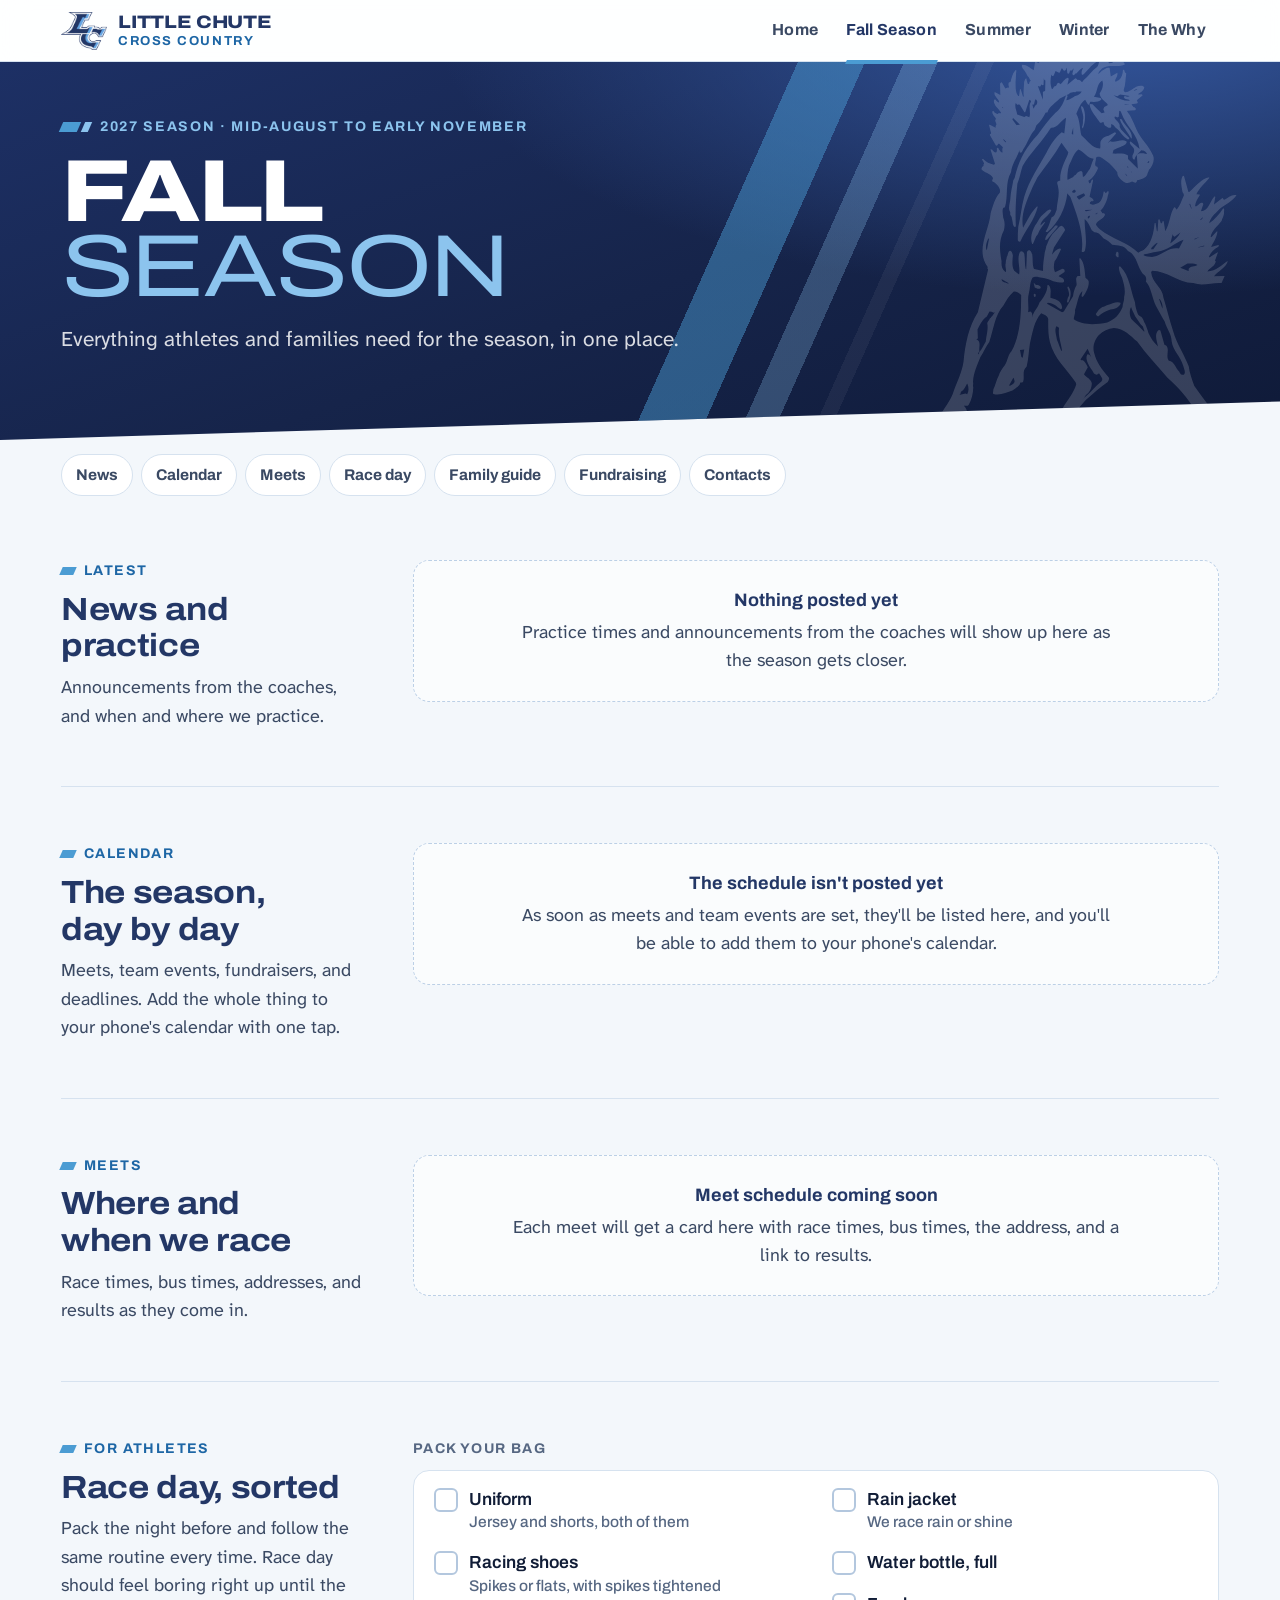
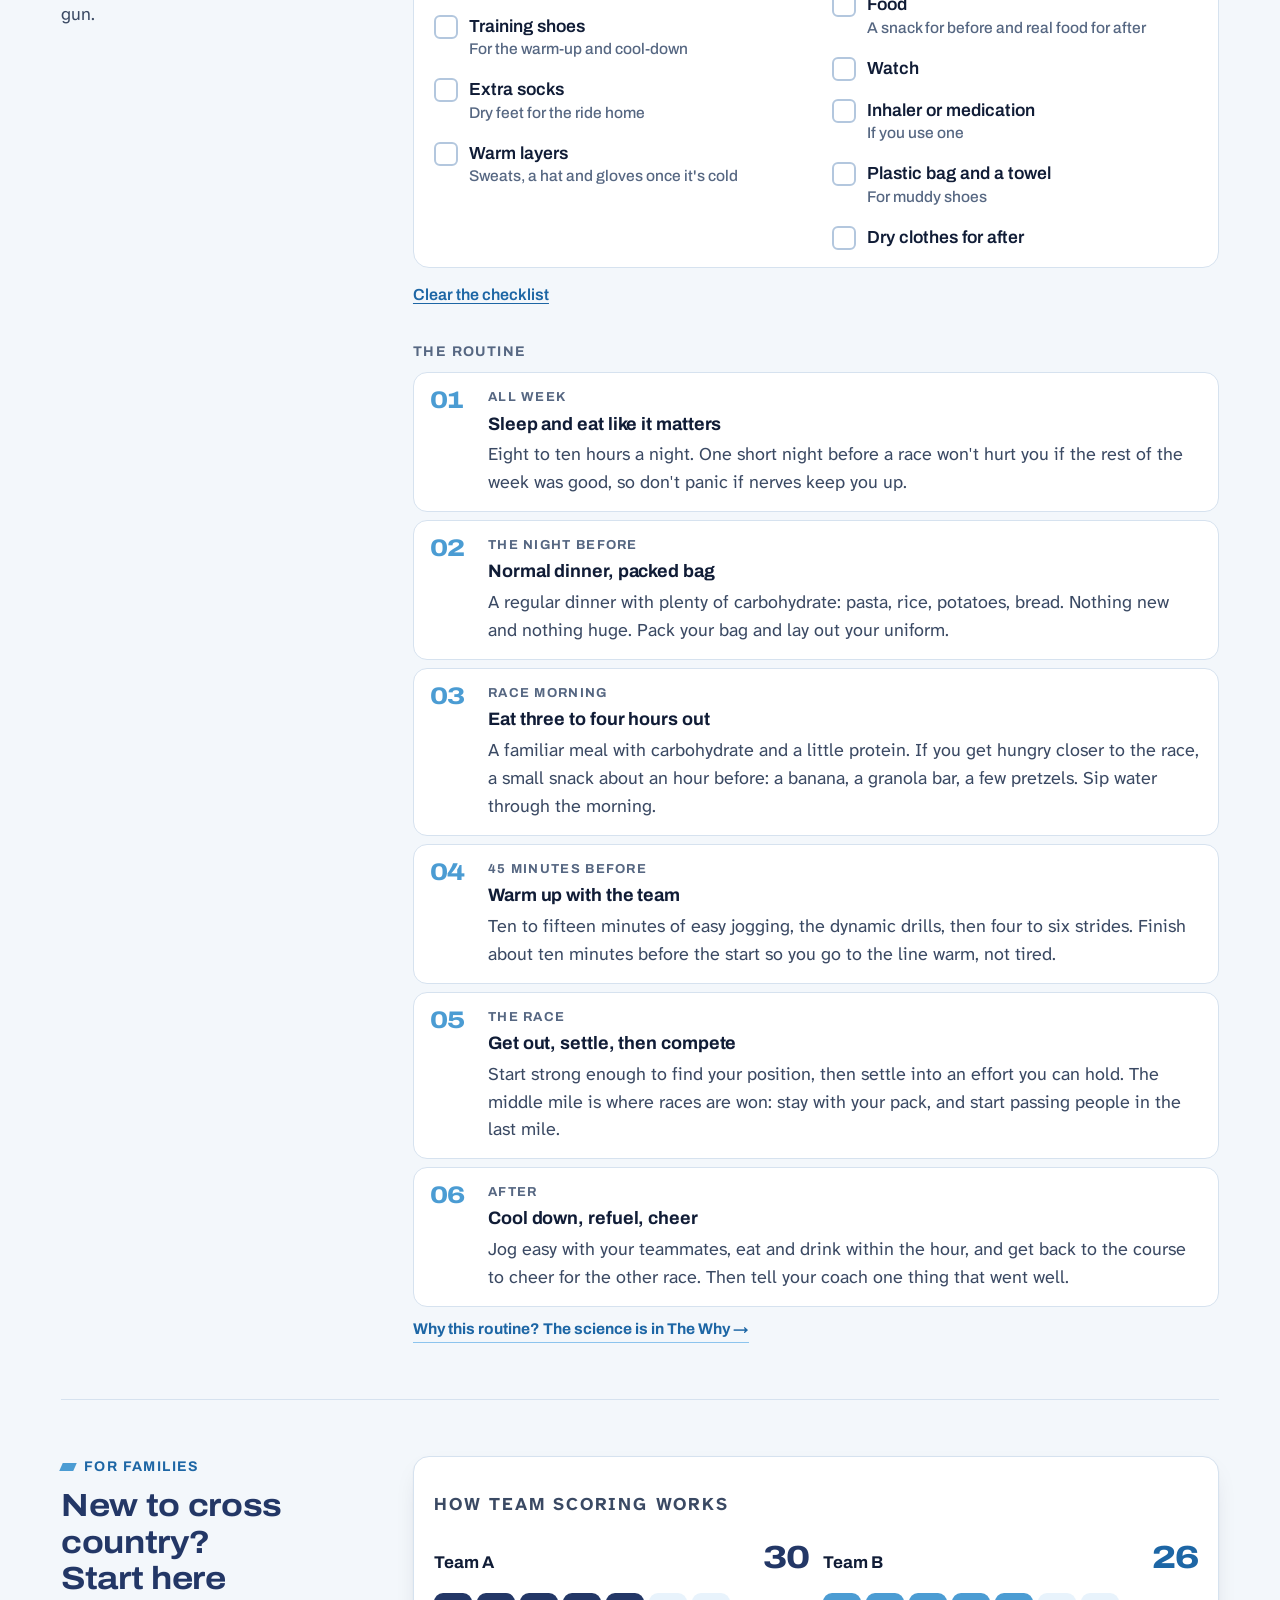
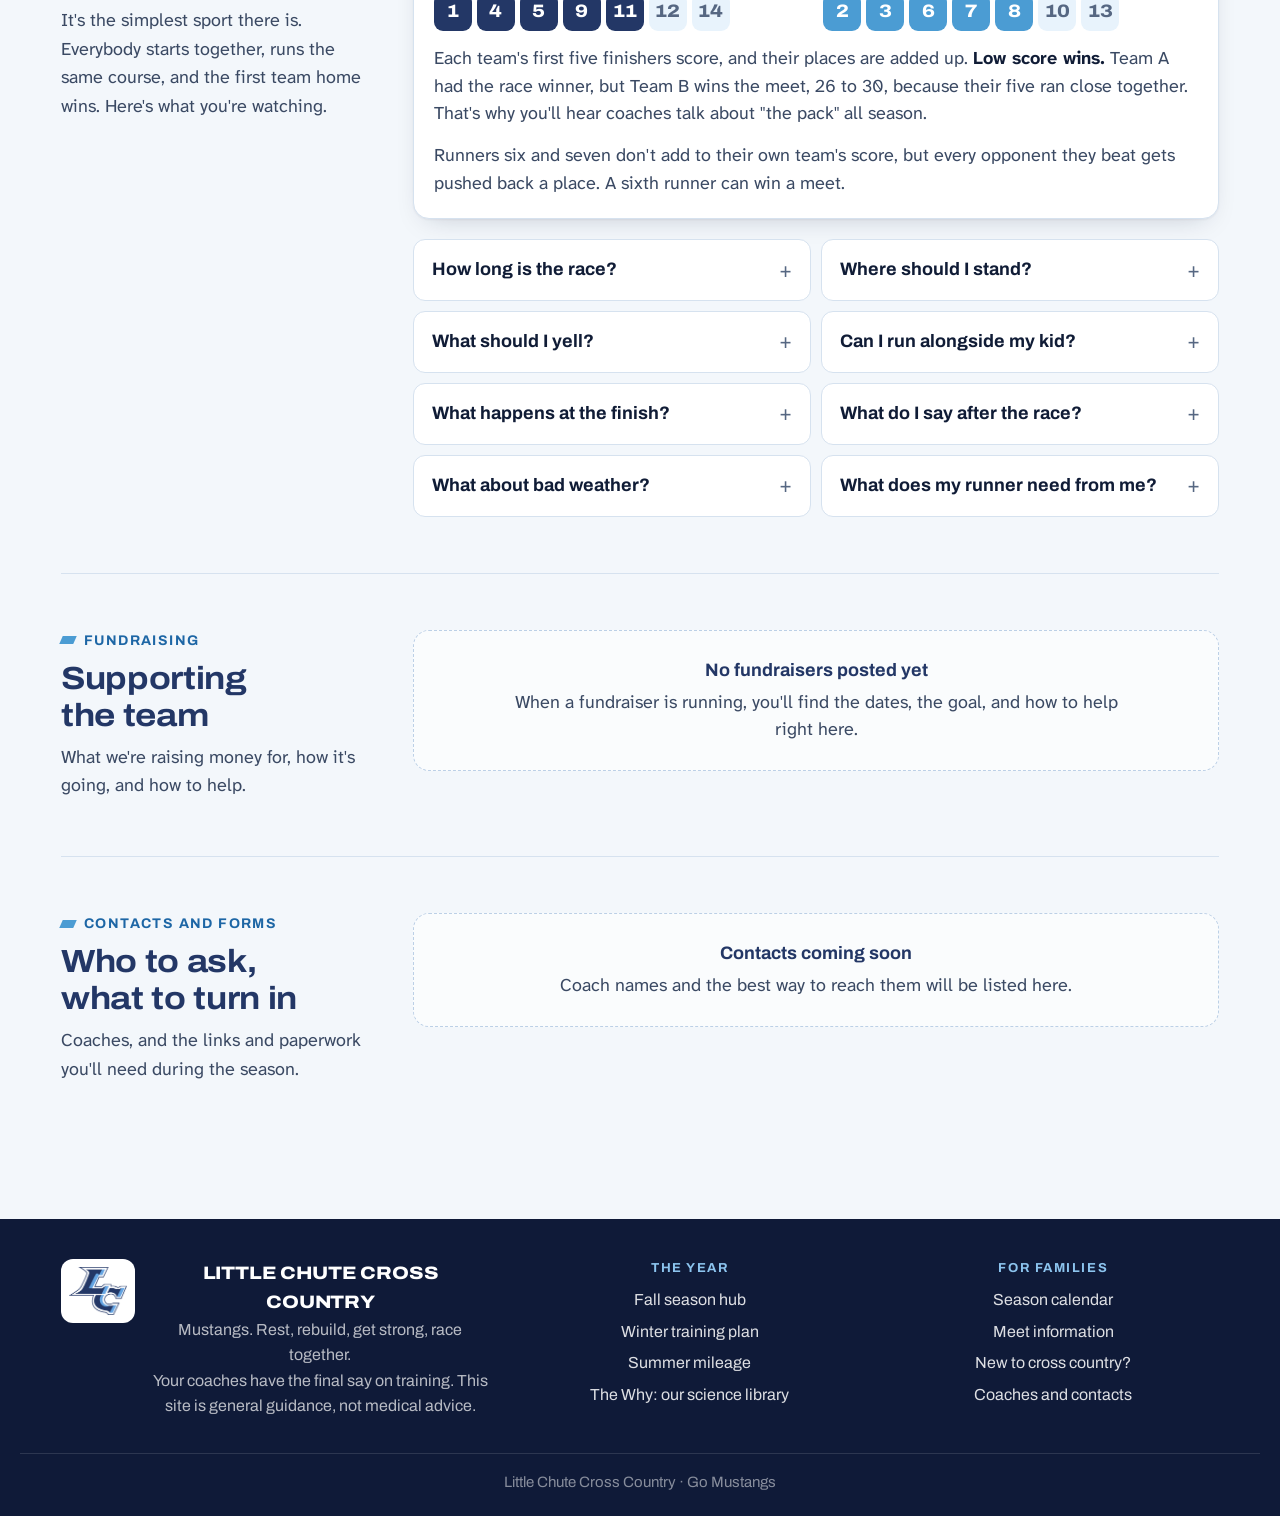
==== commit 2a5b76e7: "Larger, more readable type and accessibility pass - All text sizes raised and set in rem so they fol" ====
--- a/fall.html
+++ b/fall.html
@@ -15,7 +15,7 @@
 <link rel="apple-touch-icon" href="img/apple-touch-icon.png">
 <link rel="preconnect" href="https://fonts.googleapis.com">
 <link rel="preconnect" href="https://fonts.gstatic.com" crossorigin>
-<link href="https://fonts.googleapis.com/css2?family=Archivo:wdth,wght@100..125,400..800&family=Source+Serif+4:opsz,wght@8..60,400;8..60,600&display=swap" rel="stylesheet">
+<link href="https://fonts.googleapis.com/css2?family=Archivo:wdth,wght@100..125,400..800&family=Atkinson+Hyperlegible+Next:ital,wght@0,400..700;1,400..700&display=swap" rel="stylesheet">
 <link rel="stylesheet" href="css/site.css">
 </head>
 <body data-page="fall">
@@ -241,7 +241,7 @@
       <div><b>Little Chute Cross Country</b>Mustangs. Rest, rebuild, get strong, race together.<br>Your coaches have the final say on training. This site is general guidance, not medical advice.</div>
     </div>
     <div>
-      <h4>The year</h4>
+      <h2 class="foot-h">The year</h2>
       <ul>
         <li><a href="fall.html">Fall season hub</a></li>
         <li><a href="winter.html">Winter training plan</a></li>
@@ -250,7 +250,7 @@
       </ul>
     </div>
     <div>
-      <h4>For families</h4>
+      <h2 class="foot-h">For families</h2>
       <ul>
         <li><a href="fall.html#calendar">Season calendar</a></li>
         <li><a href="fall.html#meets">Meet information</a></li>
--- a/css/site.css
+++ b/css/site.css
@@ -4,14 +4,14 @@
     color-scheme: only light;
     /* Little Chute Mustangs — Carolina blue, sky blue, white */
     --ink:#101C36;
-    --ink-2:#44546E;
-    --ink-3:#6A7B95;
+    --ink-2:#3A4963;
+    --ink-3:#566782;
     --paper:#F3F7FB;
     --card:#FFFFFF;
     --line:#D6E2EF;
     --line-2:#E9F0F6;
     --mustang:#233766;
-    --carolina:#2575B5;
+    --carolina:#1D66A5;
     --skyblue:#8CC4EE;
     --sky-soft:#E6F4FC;
     --navy:#16244A;
@@ -19,7 +19,7 @@
     --radius:14px;
     --shadow:0 1px 2px rgba(16,35,58,.05), 0 8px 24px -12px rgba(16,35,58,.22);
     --display:"Archivo","Helvetica Neue",Arial,sans-serif;
-    --serif:"Source Serif 4",Georgia,"Times New Roman",serif;
+    --text:"Atkinson Hyperlegible Next","Atkinson Hyperlegible",Verdana,"Helvetica Neue",Arial,sans-serif;
   }
 
   *{box-sizing:border-box}
@@ -30,7 +30,7 @@
     background:var(--paper);
     color:var(--ink);
     font-family:var(--display);
-    font-size:16px;
+    font-size:1.125rem;
     line-height:1.5;
     -webkit-font-smoothing:antialiased;
   }
@@ -39,25 +39,25 @@
   /* ---------- shared type ---------- */
   .eyebrow{
     font-family:var(--display);
-    font-size:11px;font-weight:700;letter-spacing:.16em;text-transform:uppercase;
+    font-size:0.875rem;font-weight:700;letter-spacing:.1em;text-transform:uppercase;
     color:var(--ink-3);margin:0 0 10px;
   }
-  .prose{font-family:var(--serif);font-size:17px;line-height:1.65;color:var(--ink-2)}
+  .prose{font-family:var(--text);font-size:1.1875rem;line-height:1.65;color:var(--ink-2)}
   .prose p{margin:0 0 14px}
   .prose strong{font-weight:600;color:var(--ink)}
   h2{
     font-family:var(--display);
-    font-size:clamp(22px,4.6vw,28px);
+    font-size:clamp(1.5rem,4.6vw,1.875rem);
     font-variation-settings:"wdth" 112;
     font-weight:700;letter-spacing:-.01em;line-height:1.15;
     margin:0 0 6px;color:var(--ink);
   }
   h3{
     font-family:var(--display);
-    font-size:16px;font-weight:700;letter-spacing:-.005em;
+    font-size:1.125rem;font-weight:700;letter-spacing:-.005em;
     margin:0 0 4px;color:var(--ink);
   }
-  .lede{font-family:var(--serif);font-size:17px;line-height:1.6;color:var(--ink-2);margin:0 0 22px}
+  .lede{font-family:var(--text);font-size:1.1875rem;line-height:1.6;color:var(--ink-2);margin:0 0 22px}
 
   .sec{padding:44px 0;border-top:1px solid var(--line)}
   .sec:first-of-type{border-top:none}
@@ -66,13 +66,13 @@
   .masthead{padding:38px 0 26px}
   .masthead .kicker{
     display:flex;align-items:center;gap:10px;
-    font-size:11px;font-weight:700;letter-spacing:.18em;text-transform:uppercase;color:var(--carolina);
+    font-size:0.875rem;font-weight:700;letter-spacing:.12em;text-transform:uppercase;color:var(--carolina);
     margin-bottom:16px;
   }
   .kicker .rule{flex:1;height:1px;background:var(--line);}
   .masthead h1{
     font-family:var(--display);
-    font-size:clamp(42px,13vw,96px);
+    font-size:clamp(2.625rem,13vw,6rem);
     font-variation-settings:"wdth" 122;
     font-weight:800;letter-spacing:-.04em;line-height:.86;
     margin:0;color:var(--mustang);text-transform:uppercase;
@@ -82,7 +82,7 @@
     font-variation-settings:"wdth" 122;
   }
   .masthead .sub{
-    font-family:var(--serif);font-size:18px;line-height:1.5;color:var(--ink-2);
+    font-family:var(--text);font-size:1.25rem;line-height:1.5;color:var(--ink-2);
     margin:18px 0 0;
   }
 
@@ -95,8 +95,8 @@
     padding:12px 4px 10px;text-align:center;color:var(--ink-2);
     font-family:var(--display);transition:transform .12s ease, border-color .12s ease, background .12s ease;
   }
-  .club .n{display:block;font-size:clamp(17px,4.6vw,22px);font-weight:800;font-variation-settings:"wdth" 118;letter-spacing:-.02em;line-height:1}
-  .club .t{display:block;font-size:9px;font-weight:700;letter-spacing:.1em;text-transform:uppercase;color:var(--ink-3);margin-top:5px}
+  .club .n{display:block;font-size:clamp(1.1875rem,4.6vw,1.5rem);font-weight:800;font-variation-settings:"wdth" 118;letter-spacing:-.02em;line-height:1}
+  .club .t{display:block;font-size:0.8125rem;font-weight:700;letter-spacing:.1em;text-transform:uppercase;color:var(--ink-3);margin-top:5px}
   .club:hover{border-color:var(--carolina)}
   .club[aria-pressed="true"]{background:var(--mustang);border-color:var(--mustang);color:#fff}
   .club[aria-pressed="true"] .t{color:rgba(255,255,255,.62)}
@@ -104,17 +104,17 @@
 
   .helper-toggle{
     background:none;border:none;padding:0;cursor:pointer;
-    font-family:var(--display);font-size:13px;font-weight:600;color:var(--skyblue);
+    font-family:var(--display);font-size:1rem;font-weight:600;color:var(--skyblue);
     text-decoration:underline;text-underline-offset:3px;
   }
   .helper{
     margin-top:12px;background:var(--sky-soft);border-radius:12px;padding:16px 18px;
-    font-family:var(--serif);font-size:15.5px;line-height:1.55;color:#14415F;
+    font-family:var(--text);font-size:1.125rem;line-height:1.55;color:#14415F;
   }
   .helper[hidden]{display:none}
   .helper ul{margin:8px 0 0;padding-left:18px}
   .helper li{margin-bottom:5px}
-  .helper .last{margin:12px 0 0;font-family:var(--display);font-size:13px;font-weight:600;color:var(--navy)}
+  .helper .last{margin:12px 0 0;font-family:var(--display);font-size:1rem;font-weight:600;color:var(--navy)}
 
   /* ---------- the ridgeline (signature) ---------- */
   .ridge-card{
@@ -127,14 +127,14 @@
   }
   .bib{line-height:1}
   .bib .num{
-    display:block;font-size:clamp(46px,13vw,74px);font-weight:800;
+    display:block;font-size:clamp(2.875rem,13vw,4.625rem);font-weight:800;
     font-variation-settings:"wdth" 125;letter-spacing:-.045em;color:var(--mustang);
   }
   .bib .cap{
-    display:block;font-size:10.5px;font-weight:700;letter-spacing:.2em;text-transform:uppercase;
+    display:block;font-size:0.8125rem;font-weight:700;letter-spacing:.12em;text-transform:uppercase;
     color:var(--ink-3);margin-top:6px;
   }
-  .ridge-meta{text-align:right;font-size:12.5px;color:var(--ink-2);line-height:1.7}
+  .ridge-meta{text-align:right;font-size:0.9688rem;color:var(--ink-2);line-height:1.7}
   .ridge-meta b{font-weight:700;color:var(--ink);font-variation-settings:"wdth" 110}
   .ridge-svg{display:block;width:100%;height:auto;padding:4px 8px 0}
   .ridge-x{
@@ -142,13 +142,13 @@
     padding:0 14px 14px;gap:2px;
   }
   .ridge-x span{
-    text-align:center;font-size:10px;font-weight:700;letter-spacing:.04em;color:var(--ink-3);
+    text-align:center;font-size:0.8125rem;font-weight:700;letter-spacing:.04em;color:var(--ink-3);
     padding-top:2px;
   }
   .ridge-x span.on{color:var(--mustang);}
   .legend{
     display:flex;gap:16px;flex-wrap:wrap;padding:0 20px 16px;
-    font-size:11.5px;font-weight:600;color:var(--ink-2);
+    font-size:0.875rem;font-weight:600;color:var(--ink-2);
   }
   .legend i{display:inline-block;width:9px;height:9px;border-radius:50%;margin-right:6px;vertical-align:0}
   .dot-build{background:var(--carolina)}
@@ -160,13 +160,13 @@
     width:100%;display:flex;align-items:center;justify-content:space-between;gap:12px;
     background:var(--paper);border:none;border-top:1px solid var(--line);
     padding:14px 20px;cursor:pointer;text-align:left;
-    font-family:var(--display);font-size:13px;font-weight:700;color:var(--mustang);
+    font-family:var(--display);font-size:1rem;font-weight:700;color:var(--mustang);
     transition:background .12s ease;
   }
   .disclose:hover{background:#E8F1F8}
   .disclose:focus-visible{outline:2px solid var(--navy);outline-offset:-2px}
   .disclose .chev{
-    flex:none;font-size:11px;color:var(--carolina);
+    flex:none;font-size:0.875rem;color:var(--carolina);
     transition:transform .2s ease;transform-origin:center;
   }
   .disclose[aria-expanded="true"] .chev{transform:rotate(180deg)}
@@ -174,9 +174,9 @@
   .weekdetail{padding:20px;border-top:1px solid var(--line);background:var(--card)}
   .weekdetail[hidden]{display:none}
   .wd-top{display:flex;align-items:center;justify-content:space-between;gap:12px;margin-bottom:14px}
-  .wd-week{font-size:12px;font-weight:700;letter-spacing:.16em;text-transform:uppercase;color:var(--ink-3)}
+  .wd-week{font-size:0.9375rem;font-weight:700;letter-spacing:.1em;text-transform:uppercase;color:var(--ink-3)}
   .tag{
-    display:inline-block;font-size:10.5px;font-weight:700;letter-spacing:.1em;text-transform:uppercase;
+    display:inline-block;font-size:0.8125rem;font-weight:700;letter-spacing:.1em;text-transform:uppercase;
     padding:5px 10px;border-radius:100px;
   }
   .tag.build{background:#DCEDF8;color:#145A87}
@@ -186,16 +186,16 @@
   .wd-nums{display:grid;grid-template-columns:repeat(3,1fr);gap:10px;margin-bottom:16px}
   .stat{background:var(--paper);border-radius:11px;padding:12px 12px 11px}
   .stat .v{
-    display:block;font-size:clamp(21px,5.6vw,28px);font-weight:800;
+    display:block;font-size:clamp(1.4375rem,5.6vw,1.875rem);font-weight:800;
     font-variation-settings:"wdth" 118;letter-spacing:-.03em;line-height:1.05;color:var(--ink);
   }
   .stat .v small{font-size:.5em;font-weight:600;letter-spacing:0;color:var(--ink-3);margin-left:2px}
-  .stat .k{display:block;font-size:10px;font-weight:700;letter-spacing:.1em;text-transform:uppercase;color:var(--ink-3);margin-top:7px}
+  .stat .k{display:block;font-size:0.8125rem;font-weight:700;letter-spacing:.1em;text-transform:uppercase;color:var(--ink-3);margin-top:7px}
   .wd-why{
-    font-family:var(--serif);font-size:16px;line-height:1.55;color:var(--ink-2);
+    font-family:var(--text);font-size:1.125rem;line-height:1.55;color:var(--ink-2);
     border-left:3px solid var(--skyblue);padding-left:14px;margin:0 0 14px;
   }
-  .wd-banked{font-size:12.5px;font-weight:600;color:var(--ink-3);margin:0 0 16px}
+  .wd-banked{font-size:0.9688rem;font-weight:600;color:var(--ink-3);margin:0 0 16px}
   .wd-banked b{color:var(--mustang);font-variation-settings:"wdth" 110}
   .wd-nav{display:flex;gap:8px}
 
@@ -211,7 +211,7 @@
   .btn-primary{
     width:100%;display:flex;align-items:center;justify-content:center;gap:9px;
     background:var(--mustang);border:1px solid var(--mustang);color:#fff;
-    padding:15px 18px;font-size:14px;
+    padding:15px 18px;font-size:1.0625rem;
     box-shadow:0 1px 2px rgba(16,35,58,.14), 0 10px 20px -14px rgba(23,69,111,.6);
   }
   .btn-primary:hover{background:var(--carolina);border-color:var(--carolina)}
@@ -222,7 +222,7 @@
 
   .btn-ghost{
     flex:1;background:var(--sky-soft);border:1px solid #C6E0F0;color:var(--mustang);
-    padding:11px 8px;font-size:13px;
+    padding:11px 8px;font-size:1rem;
   }
   .btn-ghost:hover:not(:disabled){background:#D6EBF8;border-color:var(--skyblue)}
   .btn-ghost:disabled{background:var(--paper);border-color:var(--line);color:var(--ink-3);opacity:.65;cursor:default}
@@ -239,51 +239,51 @@
     box-shadow:0 24px 60px -20px rgba(16,35,58,.5);
   }
   .pv-note{
-    font-family:var(--serif);font-size:13.5px;line-height:1.5;color:#1E5B85;
+    font-family:var(--text);font-size:1.0312rem;line-height:1.5;color:#1E5B85;
     background:var(--sky-soft);border-radius:9px;padding:11px 13px;margin:0 0 18px;
   }
   .pv-actions{display:flex;gap:8px;margin-top:20px}
   .pv-actions .btn-primary{width:auto;flex:1}
 
   .pv-doc h4{
-    font-family:var(--display);font-size:22px;font-weight:800;font-variation-settings:"wdth" 112;
+    font-family:var(--display);font-size:1.5rem;font-weight:800;font-variation-settings:"wdth" 112;
     letter-spacing:-.015em;color:var(--mustang);margin:0 0 3px;
   }
-  .pv-doc .pv-sub{font-size:12.5px;color:var(--ink-2);margin:0 0 16px}
+  .pv-doc .pv-sub{font-size:0.9688rem;color:var(--ink-2);margin:0 0 16px}
   .pv-doc .pv-sub b{color:var(--ink)}
   .pv-doc table{width:100%;min-width:0;border-collapse:collapse;margin-bottom:18px}
   .pv-doc th{
-    font-size:9.5px;letter-spacing:.12em;text-transform:uppercase;color:var(--ink-3);
+    font-size:0.8125rem;letter-spacing:.12em;text-transform:uppercase;color:var(--ink-3);
     padding:7px 8px;border-bottom:1.5px solid var(--mustang);background:none;text-align:left;
   }
-  .pv-doc td{padding:9px 8px;border-bottom:1px solid var(--line);font-size:13px}
+  .pv-doc td{padding:9px 8px;border-bottom:1px solid var(--line);font-size:1rem}
   .pv-doc td.wk{font-weight:700;white-space:nowrap;color:var(--ink)}
   .pv-doc td.mi{font-weight:800;color:var(--mustang)}
-  .pv-doc td.note{font-size:11.5px;color:var(--ink-2);white-space:nowrap}
+  .pv-doc td.note{font-size:0.875rem;color:var(--ink-2);white-space:nowrap}
   .pv-doc td.blank{width:84px}
   .pv-doc tr.cut td,.pv-doc tr.rest td{background:#F4FAFD}
   .pv-doc tr.peak td{background:#E8F1F8}
   .pv-doc .pv-box{border:1px solid var(--line);border-radius:9px;padding:14px 16px;margin-bottom:14px}
   .pv-doc .pv-box h5{
-    font-family:var(--display);font-size:10.5px;letter-spacing:.13em;text-transform:uppercase;
+    font-family:var(--display);font-size:0.8125rem;letter-spacing:.09em;text-transform:uppercase;
     color:var(--ink-3);margin:0 0 8px;font-weight:700;
   }
-  .pv-doc .pv-box ul{margin:0;padding-left:17px;font-size:12.5px;line-height:1.75;color:var(--ink)}
-  .pv-doc .pv-foot{font-size:11px;color:var(--ink-3);line-height:1.6;margin:0}
+  .pv-doc .pv-box ul{margin:0;padding-left:17px;font-size:0.9688rem;line-height:1.75;color:var(--ink)}
+  .pv-doc .pv-foot{font-size:0.875rem;color:var(--ink-3);line-height:1.6;margin:0}
 
   /* ---------- table ---------- */
   .tablewrap{overflow-x:auto;-webkit-overflow-scrolling:touch;border:1px solid var(--line);border-radius:var(--radius);background:var(--card)}
   table{border-collapse:collapse;width:100%;min-width:520px;font-family:var(--display)}
-  th,td{text-align:left;padding:11px 14px;font-size:14px;border-bottom:1px solid var(--line-2)}
+  th,td{text-align:left;padding:11px 14px;font-size:1.0625rem;border-bottom:1px solid var(--line-2)}
   thead th{
-    font-size:10px;font-weight:700;letter-spacing:.13em;text-transform:uppercase;color:var(--ink-3);
+    font-size:0.8125rem;font-weight:700;letter-spacing:.09em;text-transform:uppercase;color:var(--ink-3);
     background:var(--paper);border-bottom:1px solid var(--line);white-space:nowrap;
   }
   tbody tr:last-child td{border-bottom:none}
   tbody tr.on td{background:#F0F8FD}
   td.wk{font-weight:700;color:var(--ink);white-space:nowrap}
   td.mi{font-weight:800;font-variation-settings:"wdth" 115;letter-spacing:-.01em}
-  td.note{color:var(--ink-3);font-size:12.5px;white-space:nowrap}
+  td.note{color:var(--ink-3);font-size:0.9688rem;white-space:nowrap}
   tbody tr{cursor:pointer}
   tbody tr:hover td{background:#F6FBFE}
 
@@ -293,17 +293,17 @@
     background:var(--card);border:1px solid var(--line);border-radius:12px;padding:16px 16px 15px;
   }
   .tile .freq{
-    font-size:10px;font-weight:800;letter-spacing:.13em;text-transform:uppercase;color:var(--carolina);
+    font-size:0.8125rem;font-weight:800;letter-spacing:.09em;text-transform:uppercase;color:var(--carolina);
     display:block;margin-bottom:7px;
   }
-  .tile p{margin:5px 0 0;font-family:var(--serif);font-size:14.5px;line-height:1.5;color:var(--ink-2)}
+  .tile p{margin:5px 0 0;font-family:var(--text);font-size:1.0938rem;line-height:1.5;color:var(--ink-2)}
 
   /* ---------- calculator ---------- */
   .calc{background:var(--card);border:1px solid var(--line);border-radius:var(--radius);padding:20px;box-shadow:var(--shadow);margin-top:20px}
   .calc-row{display:grid;grid-template-columns:1fr 1fr;gap:12px;margin-bottom:18px}
-  .field label{display:block;font-size:10.5px;font-weight:700;letter-spacing:.11em;text-transform:uppercase;color:var(--ink-3);margin-bottom:6px}
+  .field label{display:block;font-size:0.8125rem;font-weight:700;letter-spacing:.11em;text-transform:uppercase;color:var(--ink-3);margin-bottom:6px}
   .field input,.field select{
-    width:100%;font-family:var(--display);font-size:16px;font-weight:600;color:var(--ink);
+    width:100%;font-family:var(--display);font-size:1.125rem;font-weight:600;color:var(--ink);
     background:var(--paper);border:1px solid var(--line);border-radius:10px;padding:11px 12px;
   }
   .field input:focus,.field select:focus{outline:2px solid var(--navy);outline-offset:1px}
@@ -311,19 +311,19 @@
     background:var(--sky-tint);border-radius:12px;padding:16px 18px;
     display:flex;align-items:baseline;gap:12px;flex-wrap:wrap;
   }
-  .calc-out .big{font-size:clamp(28px,8vw,38px);font-weight:800;font-variation-settings:"wdth" 118;letter-spacing:-.03em;color:var(--navy);line-height:1}
-  .calc-out .lbl{font-size:13px;font-weight:600;color:#1E5B85}
-  .calc-note{font-family:var(--serif);font-size:14px;color:var(--ink-3);margin:12px 0 0;line-height:1.5}
+  .calc-out .big{font-size:clamp(1.875rem,8vw,2.5rem);font-weight:800;font-variation-settings:"wdth" 118;letter-spacing:-.03em;color:var(--navy);line-height:1}
+  .calc-out .lbl{font-size:1rem;font-weight:600;color:#1E5B85}
+  .calc-note{font-family:var(--text);font-size:1.0625rem;color:var(--ink-3);margin:12px 0 0;line-height:1.5}
 
   .printbtn{margin-top:16px}
   .jump{
     display:inline-flex;align-items:center;gap:6px;margin-top:9px;
-    font-family:var(--display);font-size:12.5px;font-weight:700;color:var(--carolina);
+    font-family:var(--display);font-size:0.9688rem;font-weight:700;color:var(--carolina);
     text-decoration:none;border-bottom:1.5px solid var(--skyblue);padding-bottom:1px;
   }
   .jump:hover{color:var(--mustang);border-bottom-color:var(--mustang)}
   .jump:focus-visible{outline:2px solid var(--navy);outline-offset:3px}
-  .plan-note{font-family:var(--serif);font-size:14px;color:var(--ink-3);margin:12px 0 0;line-height:1.5}
+  .plan-note{font-family:var(--text);font-size:1.0625rem;color:var(--ink-3);margin:12px 0 0;line-height:1.5}
 
   /* ---------- faq ---------- */
   .faq{margin-top:20px;border:1px solid var(--line);border-radius:var(--radius);background:var(--card);overflow:hidden}
@@ -331,34 +331,34 @@
   details:last-child{border-bottom:none}
   summary{
     cursor:pointer;list-style:none;padding:16px 18px;
-    font-family:var(--display);font-size:15px;font-weight:700;color:var(--ink);
+    font-family:var(--display);font-size:1.125rem;font-weight:700;color:var(--ink);
     display:flex;align-items:center;justify-content:space-between;gap:12px;
   }
   summary::-webkit-details-marker{display:none}
-  summary::after{content:"+";font-size:19px;font-weight:400;color:var(--ink-3);line-height:1;flex:none}
+  summary::after{content:"+";font-size:1.3125rem;font-weight:400;color:var(--ink-3);line-height:1;flex:none}
   details[open] summary::after{content:"–"}
   details[open] summary{color:var(--mustang)}
   summary:focus-visible{outline:2px solid var(--navy);outline-offset:-2px}
-  .answer{padding:0 18px 20px;font-family:var(--serif);font-size:15.5px;line-height:1.65;color:var(--ink-2)}
+  .answer{padding:0 18px 20px;font-family:var(--text);font-size:1.125rem;line-height:1.65;color:var(--ink-2)}
   .answer p{margin:0 0 11px}
   .answer p:last-child{margin-bottom:0}
 
   /* ---------- glossary ---------- */
   .gloss{display:grid;grid-template-columns:repeat(2,1fr);gap:1px;background:var(--line);border:1px solid var(--line);border-radius:var(--radius);overflow:hidden;margin-top:20px}
   .gloss div{background:var(--card);padding:14px 16px}
-  .gloss dt{font-size:13px;font-weight:700;color:var(--ink);margin-bottom:3px}
-  .gloss dd{margin:0;font-family:var(--serif);font-size:14px;line-height:1.5;color:var(--ink-2)}
+  .gloss dt{font-size:1rem;font-weight:700;color:var(--ink);margin-bottom:3px}
+  .gloss dd{margin:0;font-family:var(--text);font-size:1.0625rem;line-height:1.5;color:var(--ink-2)}
 
   /* ---------- closer ---------- */
   .closer{
     background:var(--mustang);color:#fff;border-radius:var(--radius);padding:30px 26px;margin-top:20px;
   }
   .closer h2{color:#fff;margin-bottom:10px}
-  .closer p{font-family:var(--serif);font-size:16.5px;line-height:1.62;color:rgba(255,255,255,.82);margin:0 0 14px}
+  .closer p{font-family:var(--text);font-size:1.1875rem;line-height:1.62;color:rgba(255,255,255,.82);margin:0 0 14px}
   .closer p:last-child{margin-bottom:0}
   .closer .strong{color:#fff}
 
-  footer{margin-top:34px;font-size:12px;color:var(--ink-3);line-height:1.6;text-align:center}
+  footer{margin-top:34px;font-size:0.9375rem;color:var(--ink-3);line-height:1.6;text-align:center}
 
   /* ---------- large screens: editorial two-column ---------- */
   @media (min-width:1000px){
@@ -369,8 +369,8 @@
       padding:56px 0;
     }
     .sec-head{position:sticky;top:24px}
-    .sec-head h2{font-size:30px;margin-bottom:8px}
-    .sec-head .lede{font-size:15.5px;line-height:1.58;margin-bottom:0}
+    .sec-head h2{font-size:2rem;margin-bottom:8px}
+    .sec-head .lede{font-size:1.125rem;line-height:1.58;margin-bottom:0}
     .sec-body{min-width:0}
 
     /* masthead: title left, intro right, sharing a baseline */
@@ -379,8 +379,8 @@
       column-gap:52px;align-items:end;padding:56px 0 40px;
     }
     .masthead .kicker{grid-column:1 / -1}
-    .masthead h1{grid-column:1;font-size:clamp(84px,7.6vw,116px)}
-    .masthead .sub{grid-column:2;margin:0 0 12px;font-size:17.5px}
+    .masthead h1{grid-column:1;font-size:clamp(5.25rem,7.6vw,7.25rem)}
+    .masthead .sub{grid-column:2;margin:0 0 12px;font-size:1.25rem}
 
     /* the closing panel stays full bleed */
     .sec#log{display:block;padding-bottom:0}
@@ -399,7 +399,7 @@
     .calc-note{grid-column:1 / -1;grid-row:2;margin-top:18px}
 
     .closer{padding:40px 44px}
-    .closer h2{font-size:32px}
+    .closer h2{font-size:2.125rem}
   }
 
   @media (min-width:1240px){
@@ -426,7 +426,7 @@
     .btn-ghost{background:#E6F4FC !important;color:#233766 !important}
     thead th,.stat{background:#F3F7FB !important}
     h2,h3,td.wk,summary,.gloss dt{color:#101C36 !important}
-    .prose,.lede,.answer,.tile p,.gloss dd,.wc-why{color:#44546E !important}
+    .prose,.lede,.answer,.tile p,.gloss dd,.wc-why{color:#3A4963 !important}
     .closer{background:#233766 !important}
     .closer h2{color:#fff !important}
   }
@@ -467,13 +467,13 @@
   .wiz-steps i{display:block;height:5px;border-radius:5px;background:var(--line)}
   .wiz-steps i.done{background:var(--skyblue)}
   .wiz-steps i.on{background:var(--mustang)}
-  .wiz-count{font-size:11px;font-weight:700;letter-spacing:.16em;text-transform:uppercase;color:var(--ink-3);margin:0 0 4px}
-  .wiz-title{font-size:22px;font-weight:800;font-variation-settings:"wdth" 114;letter-spacing:-.015em;color:var(--mustang);margin:0 0 4px}
-  .wiz-sub{font-family:var(--serif);font-size:15.5px;line-height:1.55;color:var(--ink-2);margin:0}
+  .wiz-count{font-size:0.875rem;font-weight:700;letter-spacing:.1em;text-transform:uppercase;color:var(--ink-3);margin:0 0 4px}
+  .wiz-title{font-size:1.5rem;font-weight:800;font-variation-settings:"wdth" 114;letter-spacing:-.015em;color:var(--mustang);margin:0 0 4px}
+  .wiz-sub{font-family:var(--text);font-size:1.125rem;line-height:1.55;color:var(--ink-2);margin:0}
   .wiz-body{padding:6px 20px 20px}
   .q{margin-top:20px}
-  .q-label{display:block;font-size:14px;font-weight:700;color:var(--ink);margin:0 0 3px}
-  .q-hint{font-family:var(--serif);font-size:14px;line-height:1.5;color:var(--ink-3);margin:0 0 9px}
+  .q-label{display:block;font-size:1.0625rem;font-weight:700;color:var(--ink);margin:0 0 3px}
+  .q-hint{font-family:var(--text);font-size:1.0625rem;line-height:1.5;color:var(--ink-3);margin:0 0 9px}
   .opts{display:grid;gap:8px;grid-template-columns:repeat(auto-fit,minmax(150px,1fr))}
   .opts.tight{grid-template-columns:repeat(auto-fit,minmax(92px,1fr))}
   .opt{
@@ -481,29 +481,29 @@
     border-radius:12px;padding:12px 14px;font-family:var(--display);color:var(--ink);
     transition:border-color .12s ease,background .12s ease;
   }
-  .opt b{display:block;font-size:14.5px;font-weight:700;line-height:1.25}
-  .opt span{display:block;font-size:12.5px;color:var(--ink-2);margin-top:4px;line-height:1.4;font-weight:500}
+  .opt b{display:block;font-size:1.0938rem;font-weight:700;line-height:1.25}
+  .opt span{display:block;font-size:0.9688rem;color:var(--ink-2);margin-top:4px;line-height:1.4;font-weight:500}
   .opt:hover{border-color:var(--carolina)}
   .opt:focus-visible{outline:2px solid var(--navy);outline-offset:2px}
   .opt[aria-pressed="true"]{background:var(--mustang);border-color:var(--mustang);color:#fff}
   .opt[aria-pressed="true"] span{color:rgba(255,255,255,.76)}
   .q input[type="text"],.q input[type="date"]{
-    width:100%;max-width:340px;font-family:var(--display);font-size:16px;font-weight:600;color:var(--ink);
+    width:100%;max-width:340px;font-family:var(--display);font-size:1.125rem;font-weight:600;color:var(--ink);
     background:var(--paper);border:1px solid var(--line);border-radius:10px;padding:11px 12px;
   }
   .q input:focus{outline:2px solid var(--navy);outline-offset:1px}
-  .wiz-err{font-size:13px;font-weight:700;color:#A33A2B;margin:16px 0 0}
+  .wiz-err{font-size:1rem;font-weight:700;color:#A33A2B;margin:16px 0 0}
   .wiz-err[hidden]{display:none}
   .wiz-nav{display:flex;gap:8px;padding:14px 20px;background:var(--paper);border-top:1px solid var(--line)}
   .wiz-nav .btn-ghost{flex:0 0 auto;padding:13px 18px;background:var(--card)}
   .wiz-nav .btn-primary{flex:1;width:auto}
   .wiz-nav .btn-ghost[hidden]{display:none}
-  .privacy{font-size:12px;color:var(--ink-3);margin:10px 2px 0;line-height:1.5}
+  .privacy{font-size:0.9375rem;color:var(--ink-3);margin:10px 2px 0;line-height:1.5}
 
   /* ---------- plan ---------- */
   #plan[hidden]{display:none}
   .plan-x{display:grid;padding:0 14px 14px;gap:2px}
-  .plan-x span{text-align:center;font-size:10px;font-weight:700;letter-spacing:.04em;color:var(--ink-3);padding-top:2px}
+  .plan-x span{text-align:center;font-size:0.8125rem;font-weight:700;letter-spacing:.04em;color:var(--ink-3);padding-top:2px}
   .plan-x span.on{color:var(--mustang)}
   .dot-recharge{background:#8AA0B4}
   .dot-rebuild{background:var(--skyblue)}
@@ -518,23 +518,23 @@
   .days li{display:grid;grid-template-columns:74px minmax(0,1fr);gap:12px;padding:12px 14px;border-bottom:1px solid var(--line-2)}
   .days li:last-child{border-bottom:none}
   .days li.restday{background:#FAFCFD}
-  .days .dn{font-size:12px;font-weight:800;letter-spacing:.08em;text-transform:uppercase;color:var(--mustang);line-height:1.3}
-  .days .dn small{display:block;font-size:11px;font-weight:600;letter-spacing:0;text-transform:none;color:var(--ink-3)}
-  .days .dt{font-size:14.5px;font-weight:700;color:var(--ink);margin:0 0 2px}
-  .days .dd{font-family:var(--serif);font-size:14.5px;line-height:1.5;color:var(--ink-2);margin:0}
+  .days .dn{font-size:0.9375rem;font-weight:800;letter-spacing:.08em;text-transform:uppercase;color:var(--mustang);line-height:1.3}
+  .days .dn small{display:block;font-size:0.875rem;font-weight:600;letter-spacing:0;text-transform:none;color:var(--ink-3)}
+  .days .dt{font-size:1.0938rem;font-weight:700;color:var(--ink);margin:0 0 2px}
+  .days .dd{font-family:var(--text);font-size:1.0938rem;line-height:1.5;color:var(--ink-2);margin:0}
   .chip{
-    display:inline-block;font-family:var(--display);font-size:10px;font-weight:700;letter-spacing:.08em;text-transform:uppercase;
+    display:inline-block;font-family:var(--display);font-size:0.8125rem;font-weight:700;letter-spacing:.08em;text-transform:uppercase;
     padding:3px 8px;border-radius:100px;margin:6px 6px 0 0;
   }
   .chip.buddy{background:#FFF1D6;color:#7A5200}
   .chip.strength{background:#E7ECF7;color:#2B3F7A}
   .plan-actions{display:grid;grid-template-columns:1fr;gap:8px;margin-top:16px}
   .plan-actions .row{display:flex;gap:8px}
-  .pdf-msg{font-size:13px;font-weight:600;color:var(--ink-2);margin:10px 0 0}
+  .pdf-msg{font-size:1rem;font-weight:600;color:var(--ink-2);margin:10px 0 0}
   .pdf-msg[hidden]{display:none}
-  .subhead{font-size:11px;font-weight:700;letter-spacing:.16em;text-transform:uppercase;color:var(--ink-3);margin:30px 0 10px}
+  .subhead{font-size:0.875rem;font-weight:700;letter-spacing:.1em;text-transform:uppercase;color:var(--ink-3);margin:30px 0 10px}
   .card{background:var(--card);border:1px solid var(--line);border-radius:var(--radius);padding:18px 20px}
-  .card ul{margin:0;padding-left:18px;font-family:var(--serif);font-size:15.5px;line-height:1.6;color:var(--ink-2)}
+  .card ul{margin:0;padding-left:18px;font-family:var(--text);font-size:1.125rem;line-height:1.6;color:var(--ink-2)}
   .card li{margin-bottom:7px}
   .card li:last-child{margin-bottom:0}
   .card li strong{font-weight:600;color:var(--ink)}
@@ -542,14 +542,14 @@
   /* ---------- strength ---------- */
   .seg{display:inline-flex;background:var(--card);border:1px solid var(--line);border-radius:100px;padding:3px;margin-top:20px}
   .seg button{
-    appearance:none;border:none;background:none;cursor:pointer;font-family:var(--display);font-size:12.5px;font-weight:700;
+    appearance:none;border:none;background:none;cursor:pointer;font-family:var(--display);font-size:0.9688rem;font-weight:700;
     color:var(--ink-2);padding:8px 14px;border-radius:100px;
   }
   .seg button[aria-pressed="true"]{background:var(--mustang);color:#fff}
   .seg button:focus-visible{outline:2px solid var(--navy);outline-offset:2px}
   .tablewrap.mt{margin-top:12px}
   td.ex{font-weight:700;color:var(--ink)}
-  td.ex small{display:block;font-weight:500;font-size:12px;color:var(--ink-3);margin-top:2px}
+  td.ex small{display:block;font-weight:500;font-size:0.9375rem;color:var(--ink-3);margin-top:2px}
   #strength tbody tr,#plan .ov tbody tr.nohand{cursor:default}
   #strength tbody tr:hover td{background:none}
 
@@ -558,14 +558,14 @@
   .plate{background:var(--card);border:1px solid var(--line);border-radius:12px;padding:16px;text-align:center}
   .plate svg{width:96px;height:96px;display:block;margin:0 auto 10px}
   .plate h3{margin-bottom:4px}
-  .plate p{margin:0;font-family:var(--serif);font-size:13.5px;line-height:1.45;color:var(--ink-2)}
-  .platekey{display:flex;gap:14px;flex-wrap:wrap;font-size:11.5px;font-weight:600;color:var(--ink-2);margin-top:12px}
+  .plate p{margin:0;font-family:var(--text);font-size:1.0312rem;line-height:1.45;color:var(--ink-2)}
+  .platekey{display:flex;gap:14px;flex-wrap:wrap;font-size:0.875rem;font-weight:600;color:var(--ink-2);margin-top:12px}
   .platekey i{display:inline-block;width:9px;height:9px;border-radius:50%;margin-right:6px}
 
   /* ---------- invite ---------- */
   .invite{background:var(--card);border:1px solid var(--line);border-radius:var(--radius);padding:18px 20px;margin-top:20px;box-shadow:var(--shadow)}
   .invite textarea{
-    width:100%;min-height:104px;resize:vertical;font-family:var(--serif);font-size:15.5px;line-height:1.5;color:var(--ink);
+    width:100%;min-height:104px;resize:vertical;font-family:var(--text);font-size:1.125rem;line-height:1.5;color:var(--ink);
     background:var(--paper);border:1px solid var(--line);border-radius:10px;padding:12px;margin:8px 0 12px;
   }
   .invite textarea:focus{outline:2px solid var(--navy);outline-offset:1px}
@@ -574,12 +574,12 @@
 
   .callout{
     margin-top:16px;background:var(--sky-soft);border-radius:12px;padding:16px 18px;
-    font-family:var(--serif);font-size:15.5px;line-height:1.55;color:#14415F;
+    font-family:var(--text);font-size:1.125rem;line-height:1.55;color:#14415F;
   }
   .callout strong{font-weight:600;color:var(--navy)}
 
   @media (min-width:1000px){
-    .masthead h1{font-size:clamp(76px,6.6vw,104px)}
+    .masthead h1{font-size:clamp(4.75rem,6.6vw,6.5rem)}
     .sec#build,.sec#plan{scroll-margin-top:8px}
   }
   @media (max-width:560px){
@@ -612,8 +612,8 @@
 :root{
   color-scheme: only light;
   --ink:#101C36;
-  --ink-2:#44546E;
-  --ink-3:#6A7B95;
+  --ink-2:#3A4963;
+  --ink-3:#566782;
   --paper:#F3F7FB;
   --card:#FFFFFF;
   --line:#D6E2EF;
@@ -622,7 +622,7 @@
   --navy:#16244A;         /* deep navy: dark surfaces */
   --navy-2:#0F1A38;
   --cb:#4B9CD3;           /* Carolina blue: fills, graphics */
-  --carolina:#2575B5;     /* Carolina, darkened for text on white */
+  --carolina:#1D66A5;     /* Carolina, darkened for text on white */
   --skyblue:#8CC4EE;      /* sky blue */
   --sky-soft:#E8F3FC;
   --sky-tint:#D9E9F8;
@@ -631,7 +631,7 @@
   --shadow:0 1px 2px rgba(16,28,54,.05), 0 10px 28px -14px rgba(16,28,54,.25);
   --shadow-lg:0 2px 4px rgba(16,28,54,.06), 0 24px 48px -20px rgba(16,28,54,.35);
   --display:"Archivo","Helvetica Neue",Arial,sans-serif;
-  --serif:"Source Serif 4",Georgia,"Times New Roman",serif;
+  --text:"Atkinson Hyperlegible Next","Atkinson Hyperlegible",Verdana,"Helvetica Neue",Arial,sans-serif;
   --top-h:62px;
 }
 html{background:var(--paper);scroll-padding-top:calc(var(--top-h) + 14px)}
@@ -655,11 +655,11 @@
 .brand{display:flex;align-items:center;gap:11px;text-decoration:none;color:var(--ink);min-width:0}
 .brand img{height:38px;width:auto;flex:none;display:block}
 .brand-t{display:flex;flex-direction:column;line-height:1.05;min-width:0}
-.brand-t b{font-size:15px;font-weight:800;font-variation-settings:"wdth" 116;letter-spacing:-.01em;text-transform:uppercase;color:var(--mustang);white-space:nowrap}
-.brand-t i{font-style:normal;font-size:10px;font-weight:700;letter-spacing:.2em;text-transform:uppercase;color:var(--carolina);margin-top:3px;white-space:nowrap}
+.brand-t b{font-size:1.125rem;font-weight:800;font-variation-settings:"wdth" 116;letter-spacing:-.01em;text-transform:uppercase;color:var(--mustang);white-space:nowrap}
+.brand-t i{font-style:normal;font-size:0.8125rem;font-weight:700;letter-spacing:.12em;text-transform:uppercase;color:var(--carolina);margin-top:3px;white-space:nowrap}
 .nav{display:flex;gap:2px}
 .nav a{
-  position:relative;text-decoration:none;font-size:13px;font-weight:700;letter-spacing:.02em;color:var(--ink-2);
+  position:relative;text-decoration:none;font-size:1rem;font-weight:700;letter-spacing:.02em;color:var(--ink-2);
   padding:9px 13px;border-radius:10px;transition:color .12s ease,background .12s ease;white-space:nowrap;
 }
 .nav a:hover{color:var(--mustang);background:var(--sky-soft)}
@@ -680,7 +680,7 @@
   }
   .tabs a{
     display:flex;flex-direction:column;align-items:center;gap:3px;text-decoration:none;
-    font-size:10px;font-weight:700;letter-spacing:.03em;color:var(--ink-3);padding:5px 2px;border-radius:10px;
+    font-size:0.8125rem;font-weight:700;letter-spacing:.03em;color:var(--ink-3);padding:5px 2px;border-radius:10px;
   }
   .tabs svg{width:22px;height:22px;stroke:currentColor;fill:none;stroke-width:1.8;stroke-linecap:round;stroke-linejoin:round}
   .tabs a[aria-current="page"]{color:var(--mustang)}
@@ -713,19 +713,19 @@
 .hero-in{max-width:1240px;margin:0 auto;padding:clamp(34px,6vw,76px) clamp(20px,3.2vw,44px) clamp(34px,5.4vw,66px)}
 .hero-kicker{
   display:flex;align-items:center;gap:10px;margin:0 0 16px;
-  font-size:11.5px;font-weight:700;letter-spacing:.2em;text-transform:uppercase;color:var(--skyblue);
+  font-size:0.875rem;font-weight:700;letter-spacing:.12em;text-transform:uppercase;color:var(--skyblue);
 }
 .slash{display:inline-block;width:18px;height:10px;background:var(--cb);transform:skewX(-24deg);flex:none}
 .slash + .slash{margin-left:-6px;background:var(--skyblue);width:7px}
 .hero h1{
-  font-family:var(--display);font-size:clamp(44px,12.4vw,112px);font-variation-settings:"wdth" 123;
+  font-family:var(--display);font-size:clamp(2.75rem,12.4vw,7rem);font-variation-settings:"wdth" 123;
   font-weight:800;letter-spacing:-.04em;line-height:.86;margin:0;text-transform:uppercase;color:#fff;
   text-wrap:balance;
 }
 .hero h1 span{display:block;font-weight:400;color:var(--skyblue)}
-.hero-sub{font-family:var(--serif);font-size:clamp(16.5px,2vw,19px);line-height:1.55;color:rgba(255,255,255,.84);margin:22px 0 0;max-width:36em}
+.hero-sub{font-family:var(--text);font-size:clamp(1.1875rem,2vw,1.3125rem);line-height:1.55;color:rgba(255,255,255,.84);margin:22px 0 0;max-width:36em}
 .hero-cta{display:flex;gap:10px;flex-wrap:wrap;margin-top:26px}
-.hero--slim h1{font-size:clamp(42px,12.6vw,88px)}
+.hero--slim h1{font-size:clamp(2.625rem,12.6vw,5.5rem)}
 .hero--slim .hero-in{padding-top:clamp(30px,4.4vw,54px);padding-bottom:clamp(30px,4vw,46px)}
 .hero--slim .hero-sub{margin-top:18px}
 .hero--slim .hero-cta{margin-top:22px}
@@ -738,7 +738,7 @@
 
 .pill{
   display:inline-flex;align-items:center;gap:8px;text-decoration:none;cursor:pointer;
-  font-family:var(--display);font-size:14px;font-weight:700;letter-spacing:.01em;
+  font-family:var(--display);font-size:1.0625rem;font-weight:700;letter-spacing:.01em;
   padding:13px 20px;border-radius:100px;border:1.5px solid transparent;transition:transform .12s ease,background .14s ease,border-color .14s ease,color .14s ease;
 }
 .pill:active{transform:translateY(1px)}
@@ -757,7 +757,7 @@
 .jumpbar{max-width:1240px;margin:0 auto;padding:14px clamp(20px,3.2vw,44px) 0;display:flex;gap:8px;overflow-x:auto;scrollbar-width:none;-webkit-overflow-scrolling:touch}
 .jumpbar::-webkit-scrollbar{display:none}
 .jumpbar a{
-  flex:none;text-decoration:none;font-size:12.5px;font-weight:700;color:var(--ink-2);background:var(--card);
+  flex:none;text-decoration:none;font-size:0.9688rem;font-weight:700;color:var(--ink-2);background:var(--card);
   border:1px solid var(--line);border-radius:100px;padding:8px 14px;white-space:nowrap;transition:border-color .12s ease,color .12s ease;
 }
 .jumpbar a:hover{border-color:var(--cb);color:var(--mustang)}
@@ -787,23 +787,23 @@
 }
 .closer a{color:#fff}
 .why-link{
-  display:inline-flex;align-items:center;gap:6px;margin-top:10px;font-family:var(--display);font-size:12.5px;font-weight:700;
+  display:inline-flex;align-items:center;gap:6px;margin-top:10px;font-family:var(--display);font-size:0.9688rem;font-weight:700;
   color:var(--carolina);text-decoration:none;border-bottom:1.5px solid var(--skyblue);padding-bottom:1px;
 }
 .why-link:hover{color:var(--mustang);border-bottom-color:var(--mustang)}
 
 /* ---------- footer ---------- */
-.foot{background:var(--navy-2);color:rgba(255,255,255,.7);margin-top:0;font-size:13px;line-height:1.6}
+.foot{background:var(--navy-2);color:rgba(255,255,255,.7);margin-top:0;font-size:1rem;line-height:1.6}
 .foot-in{max-width:1240px;margin:0 auto;padding:40px clamp(20px,3.2vw,44px) 34px;display:grid;grid-template-columns:1.3fr 1fr 1fr;gap:32px}
 .foot-brand{display:flex;gap:14px;align-items:flex-start}
 .foot-brand img{width:74px;height:auto;flex:none;background:#fff;border-radius:12px;padding:8px}
-.foot-brand b{display:block;font-size:16px;font-weight:800;font-variation-settings:"wdth" 116;text-transform:uppercase;color:#fff;letter-spacing:-.01em}
-.foot h4{font-size:10.5px;font-weight:700;letter-spacing:.18em;text-transform:uppercase;color:var(--skyblue);margin:0 0 10px}
+.foot-brand b{display:block;font-size:1.125rem;font-weight:800;font-variation-settings:"wdth" 116;text-transform:uppercase;color:#fff;letter-spacing:-.01em}
+.foot .foot-h{font-family:var(--display);font-variation-settings:normal;line-height:1.4;font-size:0.8125rem;font-weight:700;letter-spacing:.12em;text-transform:uppercase;color:var(--skyblue);margin:0 0 10px}
 .foot ul{list-style:none;margin:0;padding:0}
 .foot li{margin-bottom:6px}
 .foot a{color:rgba(255,255,255,.86);text-decoration:none}
 .foot a:hover{color:#fff;text-decoration:underline}
-.foot-base{border-top:1px solid rgba(255,255,255,.12);max-width:1240px;margin:0 auto;padding:16px clamp(20px,3.2vw,44px) 22px;font-size:12px;color:rgba(255,255,255,.5)}
+.foot-base{border-top:1px solid rgba(255,255,255,.12);max-width:1240px;margin:0 auto;padding:16px clamp(20px,3.2vw,44px) 22px;font-size:0.9375rem;color:rgba(255,255,255,.5)}
 @media (max-width:760px){.foot-in{grid-template-columns:1fr;gap:24px}}
 
 /* ---------- reveal on scroll ---------- */
@@ -821,12 +821,12 @@
 }
 .now-badge{
   width:62px;height:62px;border-radius:16px;background:var(--mustang);color:#fff;display:grid;place-items:center;
-  font-size:10px;font-weight:800;letter-spacing:.12em;text-transform:uppercase;text-align:center;line-height:1.2;flex:none;
-}
-.now-badge b{display:block;font-size:22px;letter-spacing:-.02em;font-variation-settings:"wdth" 118}
-.now h2{font-size:clamp(19px,3.4vw,24px);margin:0 0 3px}
-.now p{margin:0;font-family:var(--serif);font-size:15.5px;line-height:1.5;color:var(--ink-2)}
-.now p.eyebrow{margin-bottom:6px;font-family:var(--display);font-size:11px;line-height:1.5;color:var(--carolina)}
+  font-size:0.8125rem;font-weight:800;letter-spacing:.12em;text-transform:uppercase;text-align:center;line-height:1.2;flex:none;
+}
+.now-badge b{display:block;font-size:1.5rem;letter-spacing:-.02em;font-variation-settings:"wdth" 118}
+.now h2{font-size:clamp(1.3125rem,3.4vw,1.625rem);margin:0 0 3px}
+.now p{margin:0;font-family:var(--text);font-size:1.125rem;line-height:1.5;color:var(--ink-2)}
+.now p.eyebrow{margin-bottom:6px;font-family:var(--display);font-size:0.875rem;line-height:1.5;color:var(--carolina)}
 @media (max-width:700px){
   .now{grid-template-columns:auto 1fr;padding:18px}
   .now .pill{grid-column:1 / -1;justify-content:center}
@@ -840,10 +840,10 @@
 .year-track i.s-winter{background:#B8C6DC}
 .year-track i.s-spring{background:var(--cb)}
 .year-here{position:absolute;top:-30px;transform:translateX(-50%);display:flex;flex-direction:column;align-items:center;pointer-events:none}
-.year-here span{background:var(--ink);color:#fff;font-size:10px;font-weight:800;letter-spacing:.12em;text-transform:uppercase;padding:4px 8px;border-radius:6px;white-space:nowrap}
+.year-here span{background:var(--ink);color:#fff;font-size:0.8125rem;font-weight:800;letter-spacing:.12em;text-transform:uppercase;padding:4px 8px;border-radius:6px;white-space:nowrap}
 .year-here::after{content:"";width:2px;height:28px;background:var(--ink)}
-.year-months{display:grid;grid-template-columns:repeat(12,1fr);gap:3px;font-size:9.5px;font-weight:700;letter-spacing:.08em;text-transform:uppercase;color:var(--ink-3);text-align:center}
-.seasons4{display:grid;grid-template-columns:repeat(4,1fr);gap:12px;margin-top:18px}
+.year-months{display:grid;grid-template-columns:repeat(12,1fr);gap:3px;font-size:0.8125rem;font-weight:700;letter-spacing:.08em;text-transform:uppercase;color:var(--ink-3);text-align:center}
+.seasons4{display:grid;grid-template-columns:repeat(2,1fr);gap:12px;margin-top:18px}
 .season{
   position:relative;display:flex;flex-direction:column;text-decoration:none;color:var(--ink);overflow:hidden;
   background:var(--card);border:1px solid var(--line);border-radius:var(--radius);padding:20px 20px 18px;min-height:210px;
@@ -852,16 +852,16 @@
 .season::before{content:"";position:absolute;top:0;left:22px;width:34px;height:7px;background:var(--bar,var(--cb));transform:skewX(-24deg)}
 .season:hover{transform:translateY(-3px);box-shadow:var(--shadow-lg);border-color:#BFD6EC}
 .season:focus-visible{outline:2px solid var(--mustang);outline-offset:3px}
-.season .when{font-size:10.5px;font-weight:700;letter-spacing:.16em;text-transform:uppercase;color:var(--ink-3);margin:10px 0 8px}
-.season h3{font-size:24px;font-weight:800;font-variation-settings:"wdth" 118;letter-spacing:-.02em;text-transform:uppercase;color:var(--mustang);margin:0 0 6px;line-height:1}
-.season p{font-family:var(--serif);font-size:14.5px;line-height:1.5;color:var(--ink-2);margin:0 0 14px}
-.season .go{margin-top:auto;font-size:12.5px;font-weight:700;color:var(--carolina);display:flex;align-items:center;gap:6px}
+.season .when{font-size:0.8125rem;font-weight:700;letter-spacing:.1em;text-transform:uppercase;color:var(--ink-3);margin:10px 0 8px}
+.season h3{font-size:1.625rem;font-weight:800;font-variation-settings:"wdth" 118;letter-spacing:-.02em;text-transform:uppercase;color:var(--mustang);margin:0 0 6px;line-height:1}
+.season p{font-family:var(--text);font-size:1.0938rem;line-height:1.5;color:var(--ink-2);margin:0 0 14px}
+.season .go{margin-top:auto;font-size:0.9688rem;font-weight:700;color:var(--carolina);display:flex;align-items:center;gap:6px}
 .season .go::after{content:"\2192";transition:transform .16s ease}
 .season:hover .go::after{transform:translateX(4px)}
 .season.is-now{border-color:var(--mustang);box-shadow:0 0 0 1px var(--mustang),var(--shadow)}
-.season .nowtag{position:absolute;top:14px;right:14px;background:var(--mustang);color:#fff;font-size:9.5px;font-weight:800;letter-spacing:.12em;text-transform:uppercase;padding:4px 8px;border-radius:100px}
+.season .nowtag{position:absolute;top:14px;right:14px;background:var(--mustang);color:#fff;font-size:0.8125rem;font-weight:800;letter-spacing:.12em;text-transform:uppercase;padding:4px 8px;border-radius:100px}
 @media (max-width:1000px){.seasons4{grid-template-columns:repeat(2,1fr)}}
-@media (max-width:560px){.seasons4{grid-template-columns:1fr}.season{min-height:0}.year{padding:18px 14px 14px}.year-months{font-size:8px;letter-spacing:0}}
+@media (max-width:560px){.seasons4{grid-template-columns:1fr}.season{min-height:0}.year{padding:18px 14px 14px}.year-months{font-size:0.8125rem;letter-spacing:0}}
 
 .band{
   position:relative;overflow:hidden;isolation:isolate;color:#fff;border-radius:var(--radius);padding:clamp(26px,4vw,44px);
@@ -869,10 +869,10 @@
   display:grid;grid-template-columns:minmax(0,1.2fr) minmax(0,1fr);gap:28px;align-items:center;
 }
 .band img.m{position:absolute;z-index:-1;right:-10px;bottom:-14%;height:128%;opacity:.14}
-.band h2{color:#fff;font-size:clamp(24px,4vw,34px);margin-bottom:10px}
-.band p{font-family:var(--serif);font-size:16.5px;line-height:1.6;color:rgba(255,255,255,.84);margin:0 0 18px}
+.band h2{color:#fff;font-size:clamp(1.625rem,4vw,2.25rem);margin-bottom:10px}
+.band p{font-family:var(--text);font-size:1.1875rem;line-height:1.6;color:rgba(255,255,255,.84);margin:0 0 18px}
 .band ul{list-style:none;margin:0;padding:0;display:grid;gap:8px}
-.band li{display:flex;gap:10px;align-items:baseline;font-size:14px;font-weight:600;color:rgba(255,255,255,.9)}
+.band li{display:flex;gap:10px;align-items:baseline;font-size:1.0625rem;font-weight:600;color:rgba(255,255,255,.9)}
 .band li::before{content:"";width:12px;height:7px;background:var(--cb);transform:skewX(-24deg);flex:none}
 @media (max-width:800px){.band{grid-template-columns:1fr}}
 
@@ -882,17 +882,17 @@
 .show figure{position:absolute;inset:0;margin:0;opacity:0;transition:opacity .8s ease}
 .show figure.on{opacity:1}
 .show img{width:100%;height:100%;object-fit:cover;display:block}
-.show figcaption{position:absolute;left:0;right:0;bottom:0;padding:40px 20px 16px;color:#fff;font-size:13.5px;font-weight:600;background:linear-gradient(transparent,rgba(15,26,56,.85))}
+.show figcaption{position:absolute;left:0;right:0;bottom:0;padding:40px 20px 16px;color:#fff;font-size:1.0312rem;font-weight:600;background:linear-gradient(transparent,rgba(15,26,56,.85))}
 .show-btn{
   position:absolute;top:50%;transform:translateY(-50%);width:42px;height:42px;border-radius:50%;border:none;cursor:pointer;
-  background:rgba(255,255,255,.92);color:var(--mustang);font-size:18px;font-weight:700;display:grid;place-items:center;z-index:2;
+  background:rgba(255,255,255,.92);color:var(--mustang);font-size:1.25rem;font-weight:700;display:grid;place-items:center;z-index:2;
 }
 .show-btn:hover{background:#fff}
 .show-btn:focus-visible{outline:2px solid var(--cb);outline-offset:2px}
 .show-prev{left:12px}.show-next{right:12px}
 .show-bar{position:absolute;top:12px;right:12px;z-index:2;display:flex;gap:8px;align-items:center}
-.show-count{background:rgba(15,26,56,.7);color:#fff;font-size:11px;font-weight:700;padding:5px 9px;border-radius:100px}
-.show-pause{background:rgba(15,26,56,.7);color:#fff;border:none;border-radius:100px;font-family:var(--display);font-size:11px;font-weight:700;padding:5px 10px;cursor:pointer}
+.show-count{background:rgba(15,26,56,.7);color:#fff;font-size:0.875rem;font-weight:700;padding:5px 9px;border-radius:100px}
+.show-pause{background:rgba(15,26,56,.7);color:#fff;border:none;border-radius:100px;font-family:var(--display);font-size:0.875rem;font-weight:700;padding:5px 10px;cursor:pointer}
 @media (max-width:560px){.show{aspect-ratio:4/3}}
 
 /* ==========================================================================
@@ -900,45 +900,44 @@
    ========================================================================== */
 .count{display:grid;grid-template-columns:repeat(3,auto);gap:10px;justify-content:start;margin-top:26px}
 .count div{background:rgba(255,255,255,.1);border:1px solid rgba(255,255,255,.18);border-radius:14px;padding:12px 16px;min-width:86px}
-.count b{display:block;font-size:clamp(28px,6vw,40px);font-weight:800;font-variation-settings:"wdth" 120;letter-spacing:-.03em;line-height:1}
-.count span{display:block;font-size:10px;font-weight:700;letter-spacing:.14em;text-transform:uppercase;color:var(--skyblue);margin-top:6px}
+.count b{display:block;font-size:clamp(1.875rem,6vw,2.5rem);font-weight:800;font-variation-settings:"wdth" 120;letter-spacing:-.03em;line-height:1}
+.count span{display:block;font-size:0.8125rem;font-weight:700;letter-spacing:.1em;text-transform:uppercase;color:var(--skyblue);margin-top:6px}
 
 .notice{background:var(--card);border:1px solid var(--line);border-left:5px solid var(--cb);border-radius:12px;padding:16px 18px;margin-bottom:10px}
-.notice time{display:block;font-size:10.5px;font-weight:700;letter-spacing:.14em;text-transform:uppercase;color:var(--ink-3);margin-bottom:4px}
-.notice h3{font-size:16.5px;margin-bottom:4px}
-.notice p{margin:0;font-family:var(--serif);font-size:15.5px;line-height:1.55;color:var(--ink-2)}
+.notice time{display:block;font-size:0.8125rem;font-weight:700;letter-spacing:.1em;text-transform:uppercase;color:var(--ink-3);margin-bottom:4px}
+.notice h3{font-size:1.1875rem;margin-bottom:4px}
+.notice p{margin:0;font-family:var(--text);font-size:1.125rem;line-height:1.55;color:var(--ink-2)}
 
 .empty{
   border:1.5px dashed #BCD0E6;border-radius:var(--radius);padding:26px 22px;text-align:center;background:rgba(255,255,255,.6);
 }
-.empty b{display:block;font-size:16px;font-weight:700;color:var(--mustang);margin-bottom:4px}
-.empty p{margin:0 auto;max-width:34em;font-family:var(--serif);font-size:15px;line-height:1.55;color:var(--ink-2)}
+.empty b{display:block;font-size:1.125rem;font-weight:700;color:var(--mustang);margin-bottom:4px}
+.empty p{margin:0 auto;max-width:34em;font-family:var(--text);font-size:1.125rem;line-height:1.55;color:var(--ink-2)}
 
 .filters{display:flex;gap:6px;flex-wrap:wrap;margin-bottom:14px}
 .chipbtn{
-  appearance:none;cursor:pointer;font-family:var(--display);font-size:12.5px;font-weight:700;color:var(--ink-2);
+  appearance:none;cursor:pointer;font-family:var(--display);font-size:0.9688rem;font-weight:700;color:var(--ink-2);
   background:var(--card);border:1px solid var(--line);border-radius:100px;padding:8px 14px;transition:border-color .12s ease;
 }
 .chipbtn:hover{border-color:var(--cb)}
 .chipbtn[aria-pressed="true"]{background:var(--mustang);border-color:var(--mustang);color:#fff}
 .chipbtn:focus-visible{outline:2px solid var(--mustang);outline-offset:2px}
 
-.month{font-size:11px;font-weight:800;letter-spacing:.18em;text-transform:uppercase;color:var(--ink-3);margin:24px 0 8px}
+.month{font-size:0.875rem;font-weight:800;letter-spacing:.12em;text-transform:uppercase;color:var(--ink-3);margin:24px 0 8px}
 .month:first-child{margin-top:0}
 .ev{
   display:grid;grid-template-columns:62px minmax(0,1fr) auto;gap:14px;align-items:center;
   background:var(--card);border:1px solid var(--line);border-radius:14px;padding:12px 16px 12px 12px;margin-bottom:8px;
 }
-.ev.past{opacity:.55}
 .ev-date{background:var(--sky-soft);border-radius:11px;text-align:center;padding:8px 4px 7px;line-height:1}
-.ev-date span{display:block;font-size:10px;font-weight:800;letter-spacing:.12em;text-transform:uppercase;color:var(--carolina)}
-.ev-date b{display:block;font-size:24px;font-weight:800;font-variation-settings:"wdth" 118;letter-spacing:-.03em;color:var(--mustang);margin-top:3px}
+.ev-date span{display:block;font-size:0.8125rem;font-weight:800;letter-spacing:.12em;text-transform:uppercase;color:var(--carolina)}
+.ev-date b{display:block;font-size:1.625rem;font-weight:800;font-variation-settings:"wdth" 118;letter-spacing:-.03em;color:var(--mustang);margin-top:3px}
 .ev.t-meet .ev-date{background:var(--mustang)}
 .ev.t-meet .ev-date span{color:var(--skyblue)}
 .ev.t-meet .ev-date b{color:#fff}
-.ev h3{font-size:15.5px;margin:0 0 2px}
-.ev p{margin:0;font-size:13px;color:var(--ink-2);line-height:1.45}
-.ev .kind{font-size:9.5px;font-weight:800;letter-spacing:.12em;text-transform:uppercase;padding:4px 9px;border-radius:100px;background:var(--sky-soft);color:var(--carolina);white-space:nowrap}
+.ev h3{font-size:1.125rem;margin:0 0 2px}
+.ev p{margin:0;font-size:1rem;color:var(--ink-2);line-height:1.45}
+.ev .kind{font-size:0.8125rem;font-weight:800;letter-spacing:.12em;text-transform:uppercase;padding:4px 9px;border-radius:100px;background:var(--sky-soft);color:var(--carolina);white-space:nowrap}
 .ev.t-meet .kind{background:var(--mustang);color:#fff}
 .ev.t-fundraiser .kind{background:#FFF1D6;color:#7A5200}
 .ev.t-deadline .kind{background:#FBE3DF;color:#96301F}
@@ -949,122 +948,122 @@
 .meet{background:var(--card);border:1px solid var(--line);border-radius:var(--radius);overflow:hidden;display:flex;flex-direction:column}
 .meet-top{background:linear-gradient(150deg,#1D3065,var(--navy));color:#fff;padding:16px 18px;position:relative;overflow:hidden}
 .meet-top::after{content:"";position:absolute;top:-20%;bottom:-20%;right:18px;width:26px;background:var(--cb);opacity:.6;transform:skewX(-24deg)}
-.meet-top time{display:block;font-size:10.5px;font-weight:700;letter-spacing:.16em;text-transform:uppercase;color:var(--skyblue);margin-bottom:5px}
-.meet-top h3{color:#fff;font-size:18px;font-variation-settings:"wdth" 112;margin:0;padding-right:44px}
+.meet-top time{display:block;font-size:0.8125rem;font-weight:700;letter-spacing:.1em;text-transform:uppercase;color:var(--skyblue);margin-bottom:5px}
+.meet-top h3{color:#fff;font-size:1.25rem;font-variation-settings:"wdth" 112;margin:0;padding-right:44px}
 .meet-body{padding:14px 18px 16px;flex:1;display:flex;flex-direction:column;gap:8px}
-.meet dl{margin:0;display:grid;grid-template-columns:auto 1fr;gap:5px 12px;font-size:13.5px}
-.meet dt{font-size:10px;font-weight:700;letter-spacing:.12em;text-transform:uppercase;color:var(--ink-3);padding-top:2px}
+.meet dl{margin:0;display:grid;grid-template-columns:auto 1fr;gap:5px 12px;font-size:1.0312rem}
+.meet dt{font-size:0.8125rem;font-weight:700;letter-spacing:.12em;text-transform:uppercase;color:var(--ink-3);padding-top:2px}
 .meet dd{margin:0;color:var(--ink)}
-.meet .note{font-family:var(--serif);font-size:14px;line-height:1.5;color:var(--ink-2);margin:2px 0 0}
+.meet .note{font-family:var(--text);font-size:1.0625rem;line-height:1.5;color:var(--ink-2);margin:2px 0 0}
 .meet .links{display:flex;gap:14px;flex-wrap:wrap;margin-top:auto;padding-top:8px}
-.meet .links a{font-size:12.5px;font-weight:700;text-decoration:none;border-bottom:1.5px solid var(--skyblue)}
+.meet .links a{font-size:0.9688rem;font-weight:700;text-decoration:none;border-bottom:1.5px solid var(--skyblue)}
 
 .fund{background:var(--card);border:1px solid var(--line);border-radius:var(--radius);padding:18px 20px;margin-bottom:10px}
-.fund h3{font-size:17px}
-.fund .when{font-size:10.5px;font-weight:700;letter-spacing:.14em;text-transform:uppercase;color:var(--ink-3);margin:0 0 6px}
-.fund p{font-family:var(--serif);font-size:15.5px;line-height:1.55;color:var(--ink-2);margin:6px 0 0}
+.fund h3{font-size:1.1875rem}
+.fund .when{font-size:0.8125rem;font-weight:700;letter-spacing:.1em;text-transform:uppercase;color:var(--ink-3);margin:0 0 6px}
+.fund p{font-family:var(--text);font-size:1.125rem;line-height:1.55;color:var(--ink-2);margin:6px 0 0}
 .meter{height:12px;background:var(--sky-soft);border-radius:100px;overflow:hidden;margin:14px 0 6px}
 .meter i{display:block;height:100%;background:linear-gradient(90deg,var(--cb),var(--mustang));border-radius:100px}
-.meter-l{display:flex;justify-content:space-between;font-size:12px;font-weight:700;color:var(--ink-2)}
+.meter-l{display:flex;justify-content:space-between;font-size:0.9375rem;font-weight:700;color:var(--ink-2)}
 
 .people{display:grid;grid-template-columns:repeat(auto-fill,minmax(230px,1fr));gap:10px}
 .person{background:var(--card);border:1px solid var(--line);border-radius:14px;padding:16px 18px}
-.person .role{font-size:10px;font-weight:700;letter-spacing:.14em;text-transform:uppercase;color:var(--carolina);margin:0 0 4px}
-.person h3{font-size:16.5px;margin-bottom:6px}
-.person a{display:block;font-size:13.5px;text-decoration:none;margin-top:2px;word-break:break-word}
+.person .role{font-size:0.8125rem;font-weight:700;letter-spacing:.1em;text-transform:uppercase;color:var(--carolina);margin:0 0 4px}
+.person h3{font-size:1.1875rem;margin-bottom:6px}
+.person a{display:block;font-size:1.0312rem;text-decoration:none;margin-top:2px;word-break:break-word}
 
 .linklist{display:grid;grid-template-columns:repeat(auto-fill,minmax(230px,1fr));gap:10px}
 .linklist a{
-  display:flex;justify-content:space-between;align-items:center;gap:12px;text-decoration:none;color:var(--ink);font-weight:700;font-size:14.5px;
+  display:flex;justify-content:space-between;align-items:center;gap:12px;text-decoration:none;color:var(--ink);font-weight:700;font-size:1.0938rem;
   background:var(--card);border:1px solid var(--line);border-radius:14px;padding:15px 18px;transition:border-color .12s ease;
 }
 .linklist a:hover{border-color:var(--cb)}
 .linklist a::after{content:"\2197";color:var(--carolina)}
-.linklist a small{display:block;font-weight:500;font-size:12.5px;color:var(--ink-3);margin-top:2px}
+.linklist a small{display:block;font-weight:500;font-size:0.9688rem;color:var(--ink-3);margin-top:2px}
 
 .score{background:var(--card);border:1px solid var(--line);border-radius:var(--radius);padding:20px;box-shadow:var(--shadow)}
 .score-teams{display:grid;grid-template-columns:1fr 1fr;gap:14px}
-.score-team h3{display:flex;justify-content:space-between;align-items:baseline;font-size:14px;margin-bottom:10px}
-.score-team h3 b{font-size:30px;font-weight:800;font-variation-settings:"wdth" 120;letter-spacing:-.03em;color:var(--mustang)}
+.score-team h3{display:flex;justify-content:space-between;align-items:baseline;font-size:1.0625rem;margin-bottom:10px}
+.score-team h3 b{font-size:2rem;font-weight:800;font-variation-settings:"wdth" 120;letter-spacing:-.03em;color:var(--mustang)}
 .score-team.win h3 b{color:var(--carolina)}
 .score-row{display:flex;gap:5px;flex-wrap:wrap}
 .bibn{
-  width:38px;height:38px;border-radius:9px;display:grid;place-items:center;font-size:15px;font-weight:800;font-variation-settings:"wdth" 114;
+  width:38px;height:38px;border-radius:9px;display:grid;place-items:center;font-size:1.125rem;font-weight:800;font-variation-settings:"wdth" 114;
   background:var(--mustang);color:#fff;
 }
 .bibn.b{background:var(--cb)}
 .bibn.x{background:var(--sky-soft);color:var(--ink-3)}
-.score p{font-family:var(--serif);font-size:15px;line-height:1.55;color:var(--ink-2);margin:14px 0 0}
+.score p{font-family:var(--text);font-size:1.125rem;line-height:1.55;color:var(--ink-2);margin:14px 0 0}
 @media (max-width:560px){.score-teams{grid-template-columns:1fr}}
 
 .check{background:var(--card);border:1px solid var(--line);border-radius:var(--radius);padding:8px 8px;columns:2;column-gap:8px}
-.check label{display:flex;gap:11px;align-items:flex-start;padding:9px 12px;border-radius:10px;cursor:pointer;break-inside:avoid;font-size:14.5px;font-weight:600;color:var(--ink);line-height:1.35}
+.check label{display:flex;gap:11px;align-items:flex-start;padding:9px 12px;border-radius:10px;cursor:pointer;break-inside:avoid;font-size:1.0938rem;font-weight:600;color:var(--ink);line-height:1.35}
 .check label:hover{background:var(--sky-soft)}
-.check input{appearance:none;flex:none;width:20px;height:20px;border:2px solid #B3C7DE;border-radius:6px;margin:0;display:grid;place-items:center;cursor:pointer;background:#fff}
+.check input{appearance:none;flex:none;width:24px;height:24px;border:2px solid #B3C7DE;border-radius:6px;margin:0;display:grid;place-items:center;cursor:pointer;background:#fff}
 .check input:checked{background:var(--mustang);border-color:var(--mustang)}
 .check input:checked::after{content:"";width:9px;height:5px;border-left:2.5px solid #fff;border-bottom:2.5px solid #fff;transform:rotate(-45deg) translateY(-1px)}
 .check input:focus-visible{outline:2px solid var(--cb);outline-offset:2px}
 .check input:checked + span{color:var(--ink-3);text-decoration:line-through}
-.check small{display:block;font-weight:500;font-size:12.5px;color:var(--ink-3);margin-top:1px}
+.check small{display:block;font-weight:500;font-size:0.9688rem;color:var(--ink-3);margin-top:1px}
 @media (max-width:700px){.check{columns:1}}
 
 .steps{counter-reset:s;list-style:none;margin:0;padding:0;display:grid;gap:8px}
 .steps li{counter-increment:s;display:grid;grid-template-columns:44px 1fr;gap:14px;background:var(--card);border:1px solid var(--line);border-radius:14px;padding:14px 16px}
-.steps li::before{content:counter(s,decimal-leading-zero);font-size:22px;font-weight:800;font-variation-settings:"wdth" 120;letter-spacing:-.03em;color:var(--cb);line-height:1.1}
-.steps h3{font-size:15.5px;margin-bottom:3px}
-.steps p{margin:0;font-family:var(--serif);font-size:15px;line-height:1.55;color:var(--ink-2)}
-.steps .t{display:block;font-size:10px;font-weight:700;letter-spacing:.14em;text-transform:uppercase;color:var(--ink-3);margin-bottom:3px}
+.steps li::before{content:counter(s,decimal-leading-zero);font-size:1.5rem;font-weight:800;font-variation-settings:"wdth" 120;letter-spacing:-.03em;color:var(--cb);line-height:1.1}
+.steps h3{font-size:1.125rem;margin-bottom:3px}
+.steps p{margin:0;font-family:var(--text);font-size:1.125rem;line-height:1.55;color:var(--ink-2)}
+.steps .t{display:block;font-size:0.8125rem;font-weight:700;letter-spacing:.1em;text-transform:uppercase;color:var(--ink-3);margin-bottom:3px}
 
 /* ==========================================================================
    THE WHY
    ========================================================================== */
 .search{position:relative;margin-bottom:12px}
 .search input{
-  width:100%;font-family:var(--display);font-size:16px;font-weight:600;color:var(--ink);background:var(--card);
+  width:100%;font-family:var(--display);font-size:1.125rem;font-weight:600;color:var(--ink);background:var(--card);
   border:1.5px solid var(--line);border-radius:14px;padding:15px 16px 15px 46px;box-shadow:var(--shadow);
 }
 .search input:focus{outline:none;border-color:var(--cb);box-shadow:0 0 0 4px rgba(75,156,211,.2)}
 .search svg{position:absolute;left:16px;top:50%;transform:translateY(-50%);width:19px;height:19px;stroke:var(--ink-3);fill:none;stroke-width:2;stroke-linecap:round}
-.why-count{font-size:12px;font-weight:700;color:var(--ink-3);margin:0 0 14px}
-.why-group{font-size:11px;font-weight:800;letter-spacing:.18em;text-transform:uppercase;color:var(--ink-3);margin:30px 0 10px;display:flex;align-items:center;gap:10px}
+.why-count{font-size:0.9375rem;font-weight:700;color:var(--ink-3);margin:0 0 14px}
+.why-group{font-family:var(--display);font-variation-settings:normal;line-height:1.4;font-size:0.875rem;font-weight:800;letter-spacing:.12em;text-transform:uppercase;color:var(--ink-3);margin:30px 0 10px;display:flex;align-items:center;gap:10px}
 .why-group::after{content:"";flex:1;height:1px;background:var(--line)}
 .why-group:first-child{margin-top:0}
 .topic{background:var(--card);border:1px solid var(--line);border-radius:var(--radius);margin-bottom:10px;overflow:hidden;scroll-margin-top:calc(var(--top-h) + 14px)}
 .topic[open]{box-shadow:var(--shadow);border-color:#BFD6EC}
 .topic > summary{padding:18px 20px;align-items:flex-start;gap:16px}
 .topic > summary::after{margin-top:3px}
-.topic .q{display:block;font-size:17px;font-weight:700;color:var(--ink);line-height:1.3}
+.topic .q{display:block;font-size:1.1875rem;font-weight:700;color:var(--ink);line-height:1.3}
 .topic[open] .q{color:var(--mustang)}
-.topic .short{display:block;font-family:var(--serif);font-size:15px;font-weight:400;line-height:1.5;color:var(--ink-2);margin-top:5px}
+.topic .short{display:block;font-family:var(--text);font-size:1.125rem;font-weight:400;line-height:1.5;color:var(--ink-2);margin-top:5px}
 .topic-body{padding:0 20px 20px}
 .topic-grid{display:grid;grid-template-columns:1fr 1fr;gap:10px;margin-bottom:14px}
 .wbox{background:var(--paper);border-radius:12px;padding:14px 16px}
-.wbox h4{font-size:10px;font-weight:800;letter-spacing:.16em;text-transform:uppercase;color:var(--carolina);margin:0 0 6px}
-.wbox p{margin:0;font-family:var(--serif);font-size:15px;line-height:1.55;color:var(--ink-2)}
-.topic-body .long{font-family:var(--serif);font-size:16px;line-height:1.65;color:var(--ink-2)}
+.wbox h3{font-size:0.8125rem;font-weight:800;letter-spacing:.1em;text-transform:uppercase;color:var(--carolina);margin:0 0 6px}
+.wbox p{margin:0;font-family:var(--text);font-size:1.125rem;line-height:1.55;color:var(--ink-2)}
+.topic-body .long{font-family:var(--text);font-size:1.125rem;line-height:1.65;color:var(--ink-2)}
 .topic-body .long p{margin:0 0 12px}
 .topic-body .long strong{font-weight:600;color:var(--ink)}
 .voice{border-left:4px solid var(--cb);background:var(--sky-soft);border-radius:0 12px 12px 0;padding:13px 16px;margin:14px 0}
-.voice b{display:block;font-size:10px;font-weight:800;letter-spacing:.16em;text-transform:uppercase;color:var(--mustang);margin-bottom:5px}
-.voice p{margin:0;font-family:var(--serif);font-size:15px;line-height:1.55;color:#1C3A5E}
+.voice b{display:block;font-size:0.8125rem;font-weight:800;letter-spacing:.1em;text-transform:uppercase;color:var(--mustang);margin-bottom:5px}
+.voice p{margin:0;font-family:var(--text);font-size:1.125rem;line-height:1.55;color:#1C3A5E}
 .srcs{margin:14px 0 0;padding:12px 0 0;border-top:1px solid var(--line-2)}
-.srcs h4{font-size:10px;font-weight:800;letter-spacing:.16em;text-transform:uppercase;color:var(--ink-3);margin:0 0 7px}
-.srcs ol{margin:0;padding-left:18px;font-size:12.5px;line-height:1.55;color:var(--ink-2)}
+.srcs h3{font-size:0.8125rem;font-weight:800;letter-spacing:.1em;text-transform:uppercase;color:var(--ink-3);margin:0 0 7px}
+.srcs ol{margin:0;padding-left:18px;font-size:0.9688rem;line-height:1.55;color:var(--ink-2)}
 .srcs li{margin-bottom:4px}
 .srcs a{word-break:break-word}
-.evid{display:inline-block;font-size:9.5px;font-weight:800;letter-spacing:.1em;text-transform:uppercase;padding:3px 8px;border-radius:100px;margin-top:8px}
+.evid{display:inline-block;font-size:0.8125rem;font-weight:800;letter-spacing:.1em;text-transform:uppercase;padding:3px 8px;border-radius:100px;margin-top:8px}
 .evid.strong{background:#E3F3E6;color:#22662F}
 .evid.good{background:var(--sky-soft);color:var(--carolina)}
 .evid.coach{background:#FFF1D6;color:#7A5200}
 .usedin{display:flex;gap:6px;flex-wrap:wrap;margin-top:12px}
-.usedin a{font-size:11.5px;font-weight:700;text-decoration:none;background:var(--sky-soft);border-radius:100px;padding:5px 11px}
+.usedin a{font-size:0.875rem;font-weight:700;text-decoration:none;background:var(--sky-soft);border-radius:100px;padding:5px 11px}
 @media (max-width:700px){.topic-grid{grid-template-columns:1fr}}
 
 .books{display:grid;grid-template-columns:repeat(auto-fill,minmax(250px,1fr));gap:10px}
 .book{background:var(--card);border:1px solid var(--line);border-radius:14px;padding:16px 18px;border-top:5px solid var(--cb)}
-.book .by{font-size:10px;font-weight:700;letter-spacing:.14em;text-transform:uppercase;color:var(--carolina);margin:0 0 4px}
-.book h3{font-size:16px;margin-bottom:5px}
-.book p{margin:0;font-family:var(--serif);font-size:14.5px;line-height:1.5;color:var(--ink-2)}
+.book .by{font-size:0.8125rem;font-weight:700;letter-spacing:.1em;text-transform:uppercase;color:var(--carolina);margin:0 0 4px}
+.book h3{font-size:1.125rem;margin-bottom:5px}
+.book p{margin:0;font-family:var(--text);font-size:1.0938rem;line-height:1.5;color:var(--ink-2)}
 
 /* ---------- light-only lock (some phones force a dark theme) ---------- */
 @media (prefers-color-scheme:dark){
@@ -1078,10 +1077,42 @@
   .top,.tabs,.jumpbar,.foot,.hero-cta,.filters,.search,.show{display:none !important}
   .hero{clip-path:none;background:#fff !important;color:#000 !important;padding:0}
   .hero h1,.hero h1 span{color:#233766 !important}
-  .hero-sub,.hero-kicker{color:#44546E !important}
+  .hero-sub,.hero-kicker{color:#3A4963 !important}
   .hero::before,.hero-mustang,.hero-photo{display:none}
   body{padding-bottom:0}
   .topic{break-inside:avoid}
   .rv{opacity:1 !important;transform:none !important}
 }
 @media (min-width:1000px){.sec-head{top:calc(var(--top-h) + 22px)}}
+
+/* ==========================================================================
+   READABILITY + ACCESSIBILITY
+   Type is set in rem so it follows the reader's own browser text size.
+   Reading text uses Atkinson Hyperlegible, drawn for low-vision readers.
+   ========================================================================== */
+body{line-height:1.55}
+.prose,.lede,.answer,.topic-body .long{max-width:70ch}
+.season.is-now .when{padding-right:64px}
+.helper-toggle{padding:8px 0;min-height:32px}
+.year-months span i{font-style:normal}
+@media (max-width:560px){.year-months span i{display:none}}
+.tablewrap:focus-visible{outline:3px solid var(--carolina);outline-offset:2px}
+:where(a,button,summary,input,select,textarea,[tabindex]):focus-visible{outline:3px solid var(--carolina);outline-offset:2px}
+.hero :where(a,button):focus-visible,.band :where(a,button):focus-visible,.foot a:focus-visible,.closer a:focus-visible{outline-color:#fff}
+@media (prefers-reduced-motion:reduce){html{scroll-behavior:auto}.rv{opacity:1 !important;transform:none !important}}
+@media (prefers-contrast:more){
+  :root{--ink-2:#22304A;--ink-3:#33435E;--line:#8FA3BC;--line-2:#B4C3D6;--carolina:#154F82}
+}
+/* finished events stay readable: muted, never faded */
+.ev.past{background:#F7F9FC;box-shadow:none}
+.ev.past .ev-date,.ev.past .kind{background:#5B6B88}
+.ev.past .ev-date span,.ev.past .ev-date b,.ev.past .kind{color:#fff}
+.ev.past h3{color:var(--ink-2)}
+.meet.past .meet-top{background:#5B6B88}
+.meet.past .meet-top time{color:#fff}
+.meet.past .meet-top::after{opacity:.25}
+/* very large reader text sizes */
+@media (max-width:860px){.tabs a{font-size:min(0.8125rem,3.5vw);text-align:center;line-height:1.2}}
+.clubs{grid-template-columns:repeat(auto-fit,minmax(3.6rem,1fr))}
+.ridge-x span,.plan-x span{font-size:min(0.8125rem,3.1vw);overflow-wrap:normal}
+.ridge-card,.wd-nums,.stat{min-width:0}
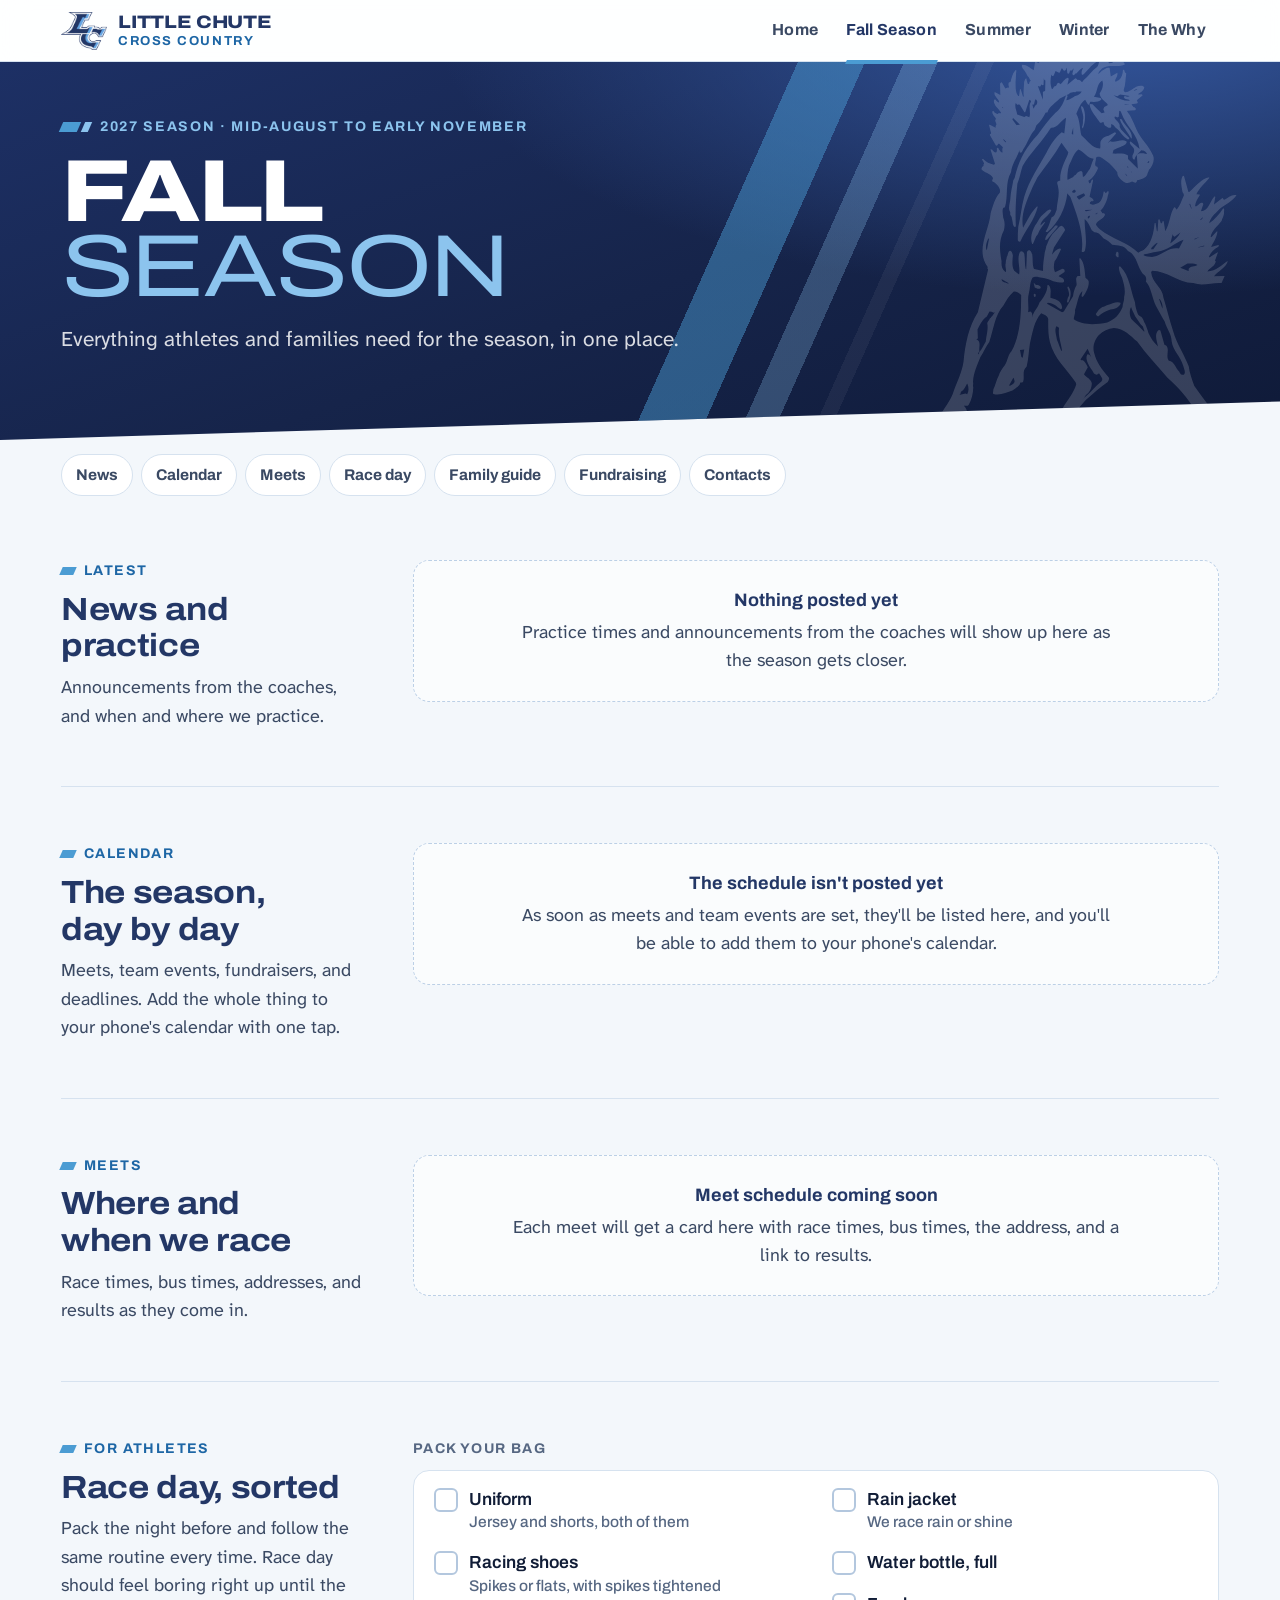
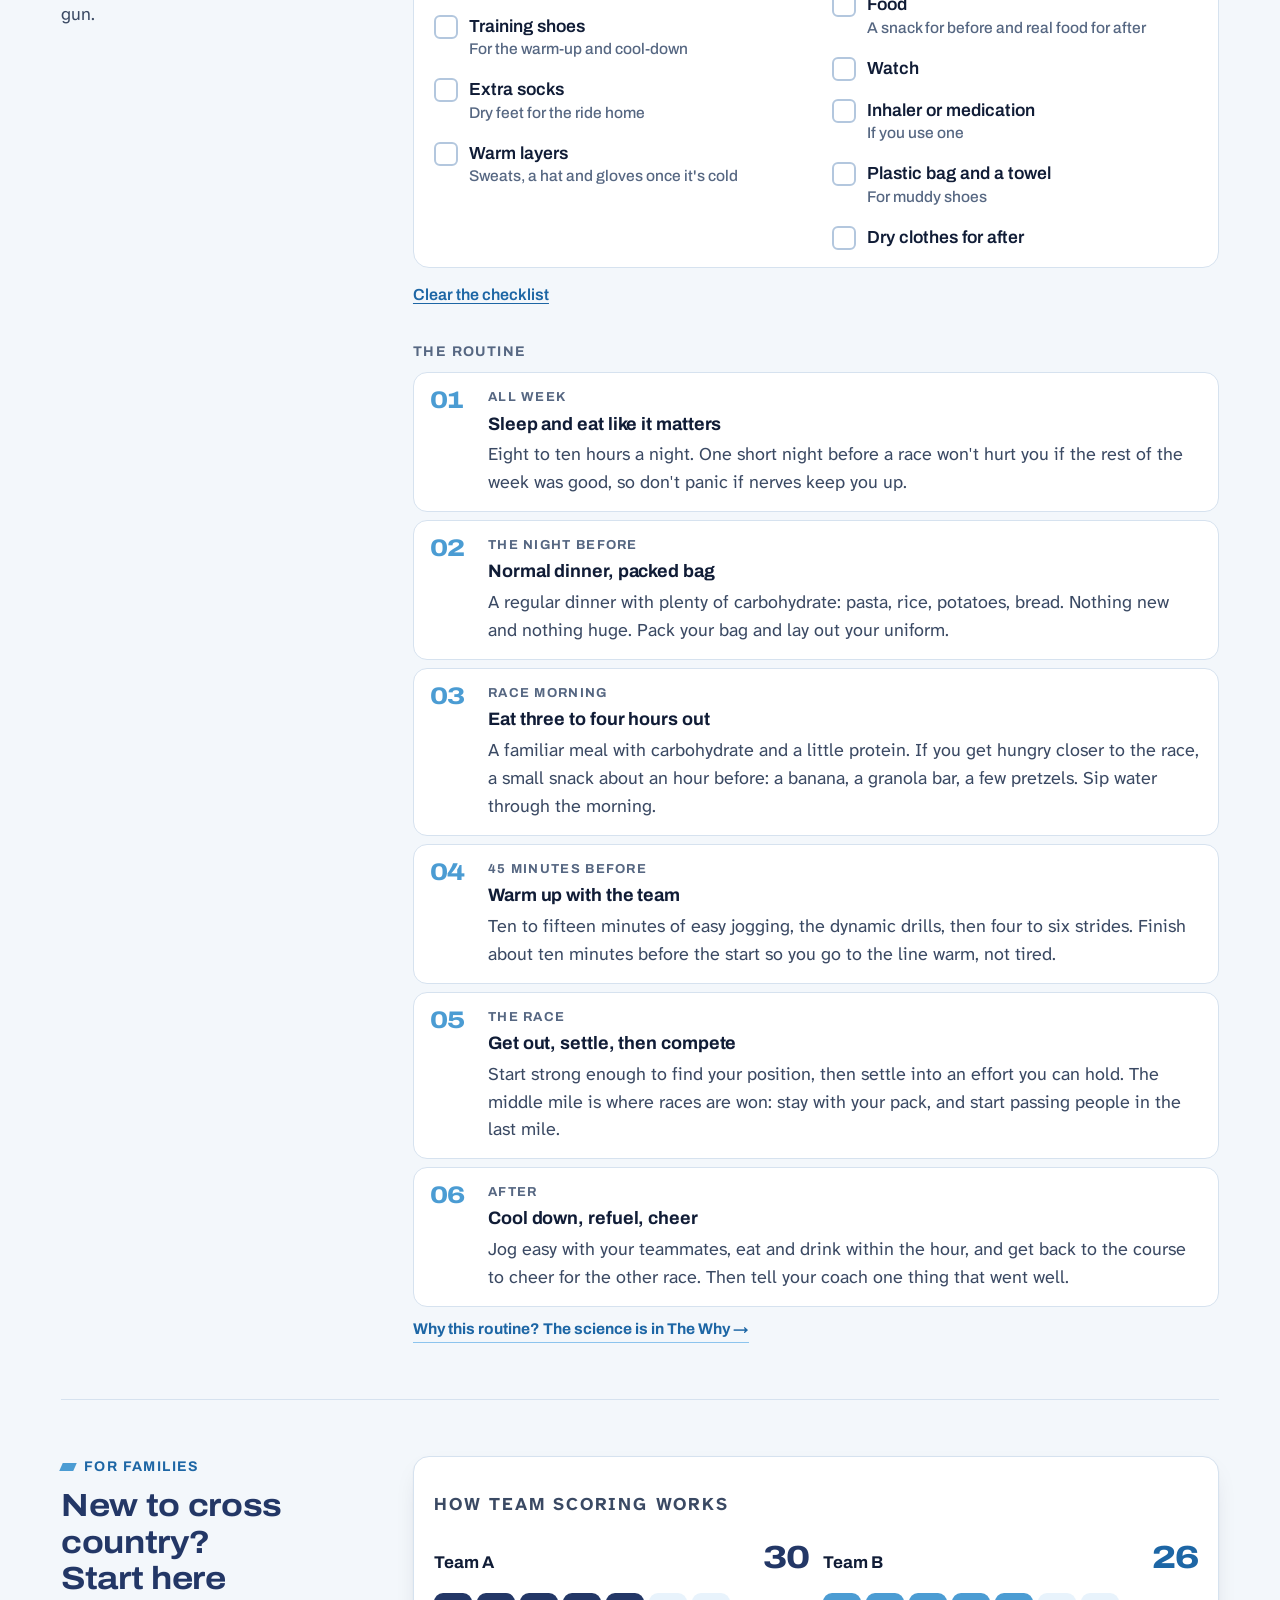
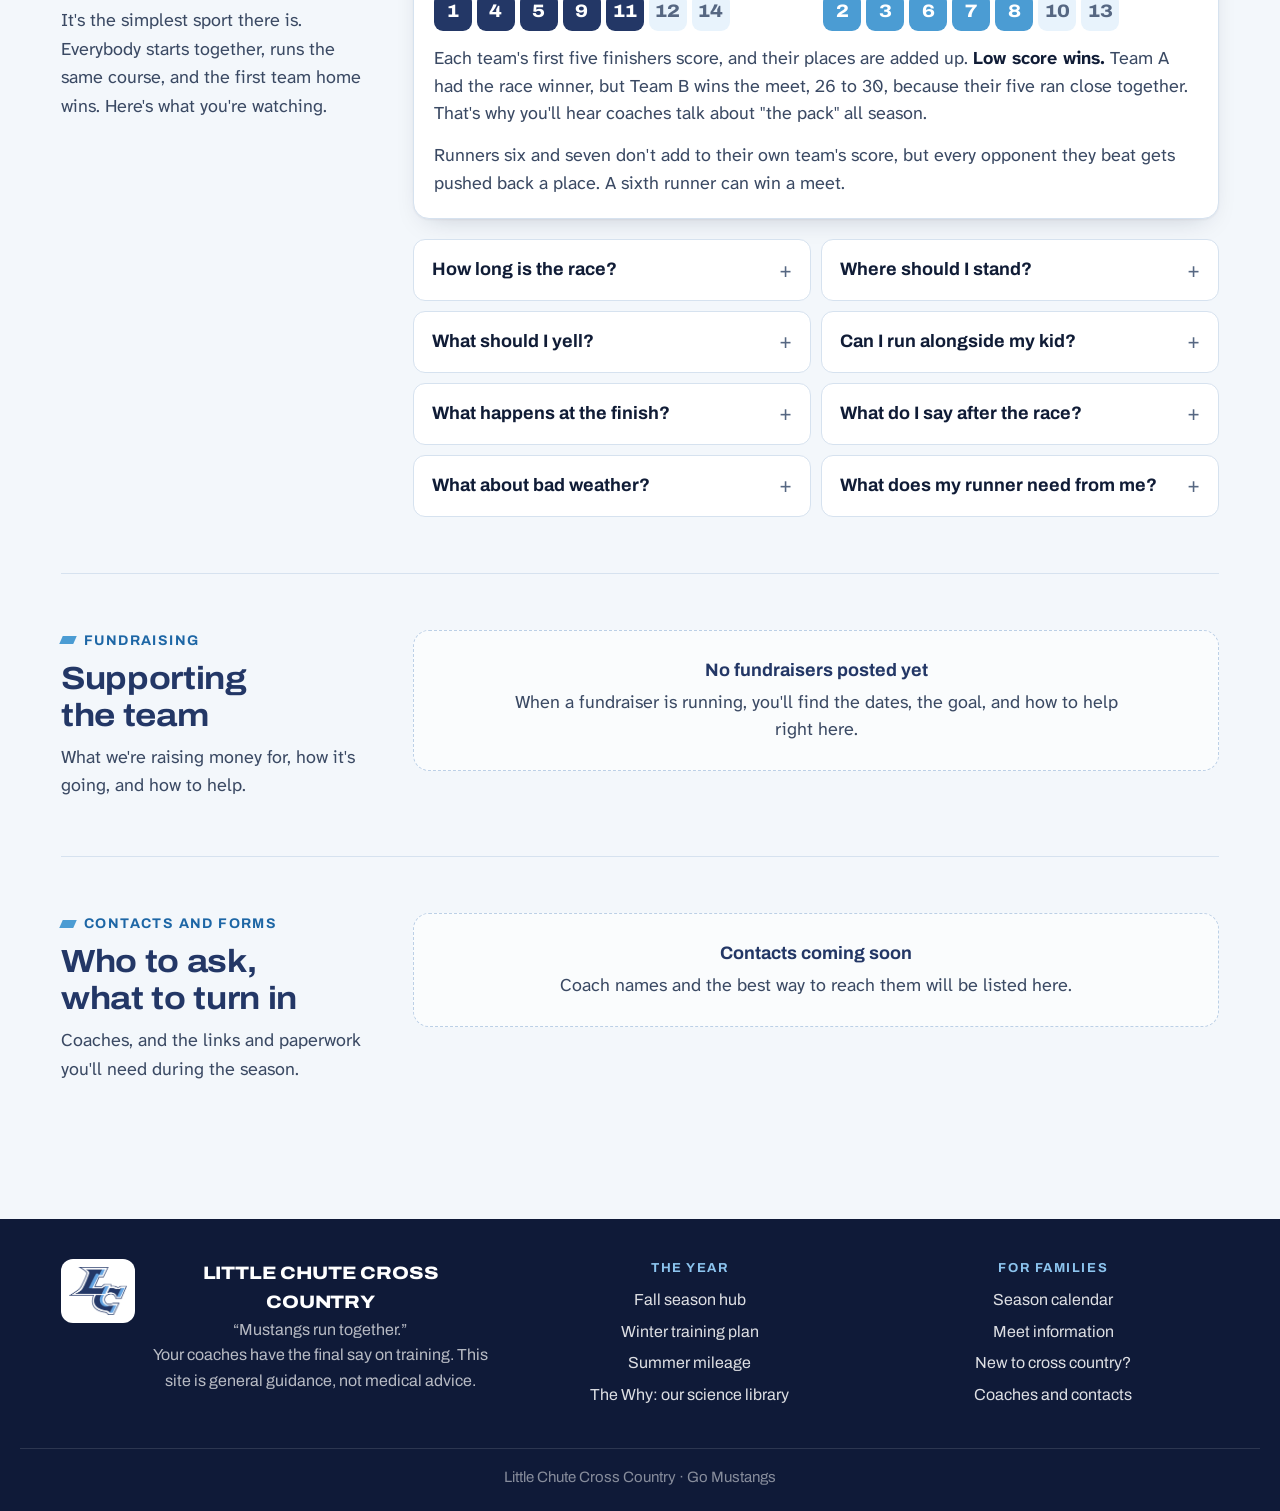
==== commit 5906018f: "Footer: replace tagline with "Mustangs run together." Co-Authored-By: Claude Fable 5.2 <noreply@anth" ====
--- a/fall.html
+++ b/fall.html
@@ -238,7 +238,7 @@
   <div class="foot-in">
     <div class="foot-brand">
       <img src="img/lc-logo-sm.png" alt="Little Chute LC logo" width="240" height="198">
-      <div><b>Little Chute Cross Country</b>Mustangs. Rest, rebuild, get strong, race together.<br>Your coaches have the final say on training. This site is general guidance, not medical advice.</div>
+      <div><b>Little Chute Cross Country</b>&ldquo;Mustangs run together.&rdquo;<br>Your coaches have the final say on training. This site is general guidance, not medical advice.</div>
     </div>
     <div>
       <h2 class="foot-h">The year</h2>
